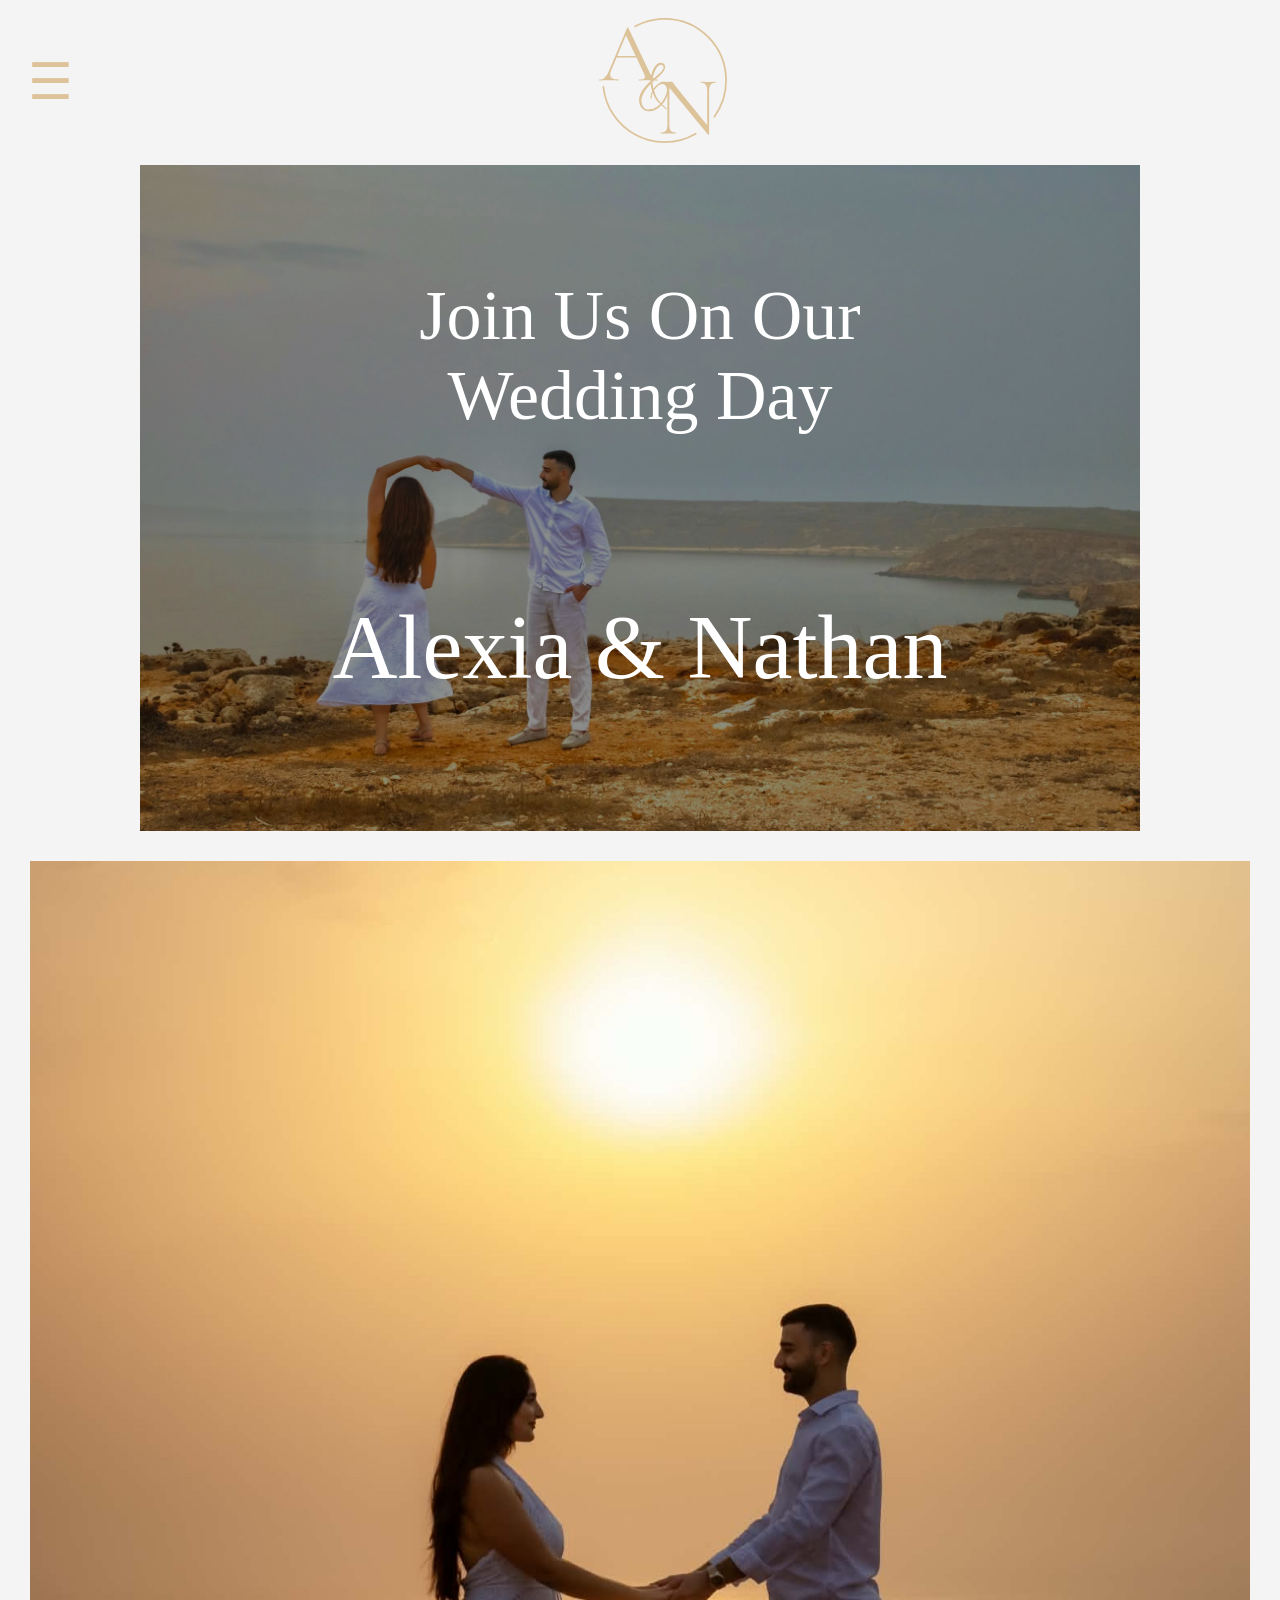
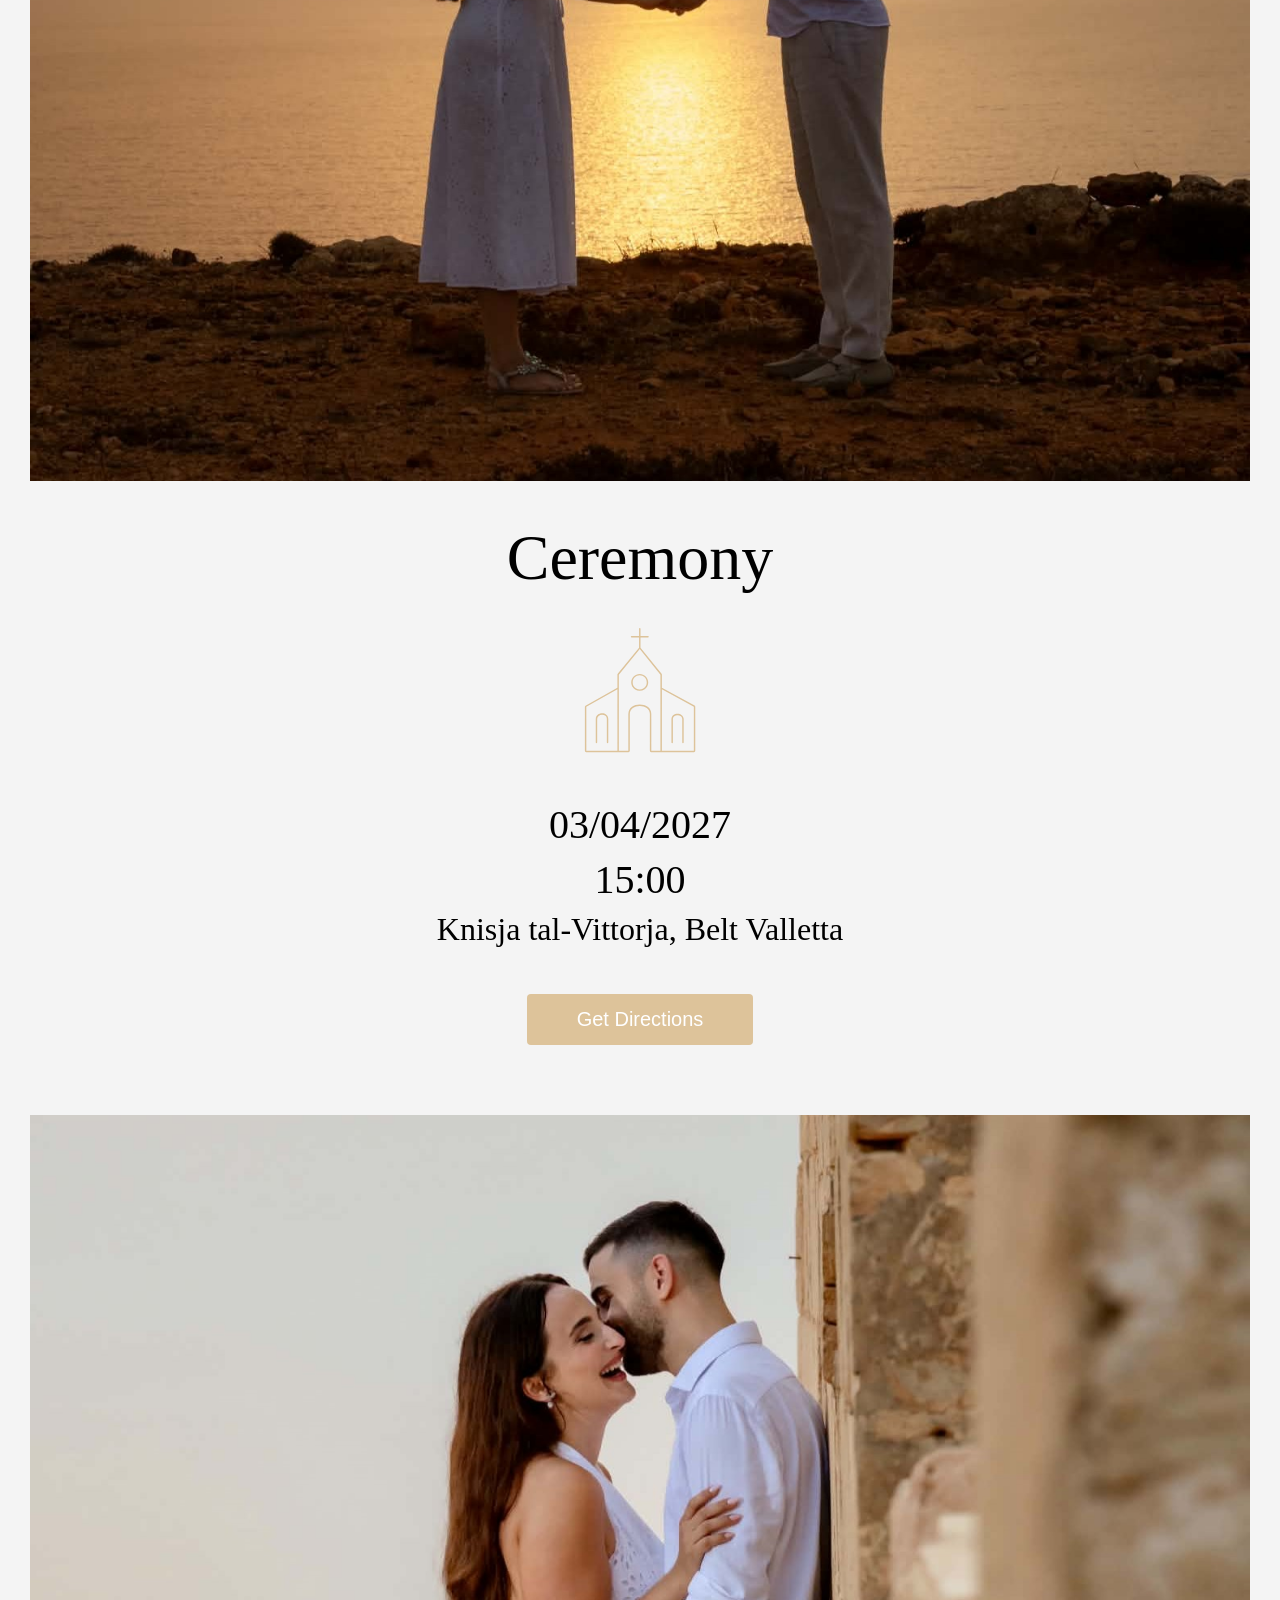
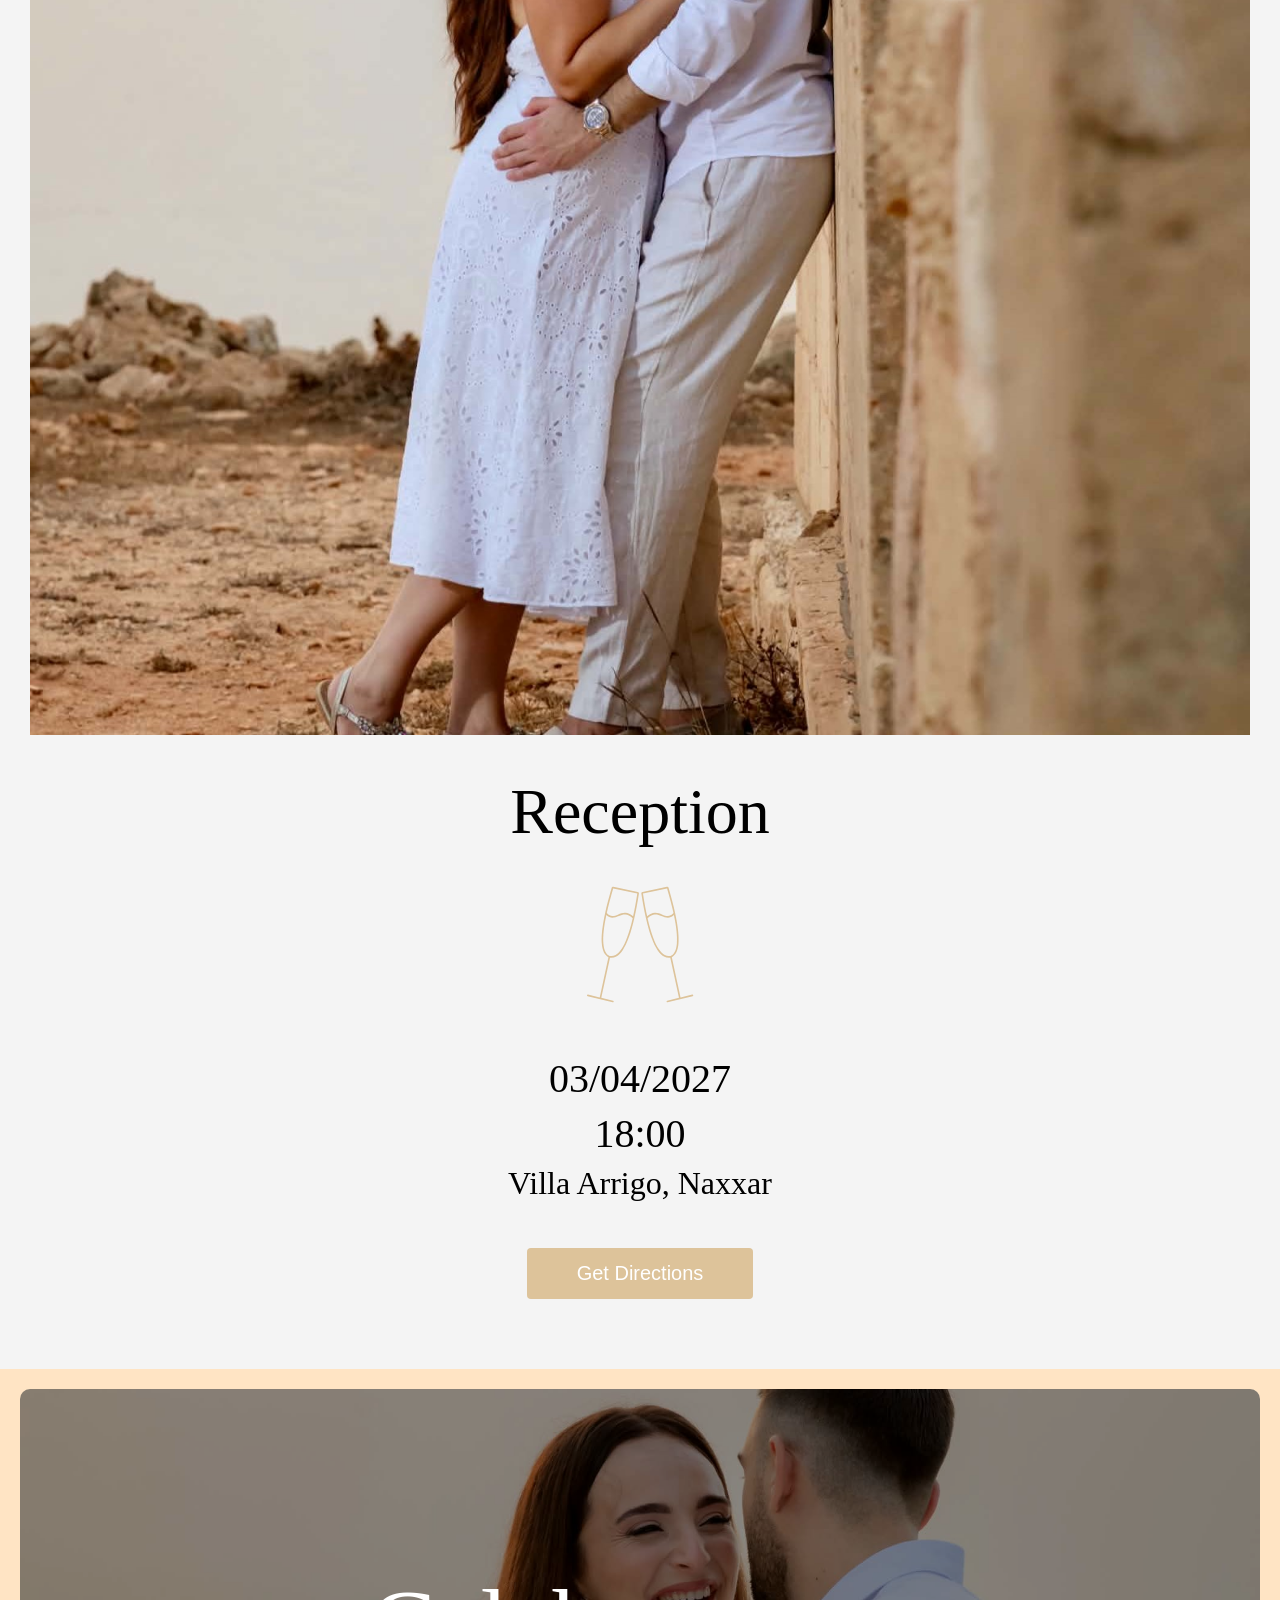
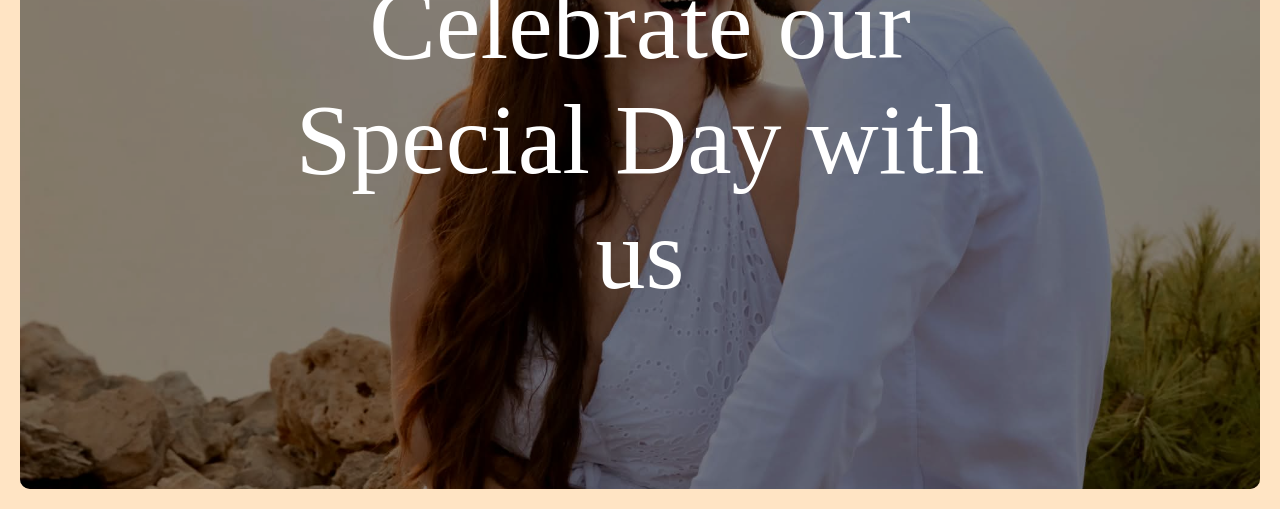
==== index.html @ b85f81b5 "changes" ====
<!DOCTYPE html>
<html lang="en">
<link rel="stylesheet" href="style.css">
<head>
    <meta charset="UTF-8">
    <script src="functions.js" defer></script>
    <title>Alexia & Nathan</title>
</head>
<body>
    <!-- The overlay -->
    <div id="myNav" class="overlayMenu">
        <!-- Button to close the overlay navigation -->
        <a class="closebtn" onclick="closeNav()">&times;</a>

        <!-- Overlay content -->
        <div class="overlay-content-menu">
            <a href="#">About</a>
            <a href="#">Services</a>
            <a href="#">Clients</a>
            <a href="#">Contact</a>
        </div>
    </div>


    <div class="logo-nav">
        <span class="menu-icon" onclick="openNav()">&#9776;</span>
        <span class="logo">
             <a href="index.html">
                <img style="width: 10vw" src="images/initials.svg" alt="Logo">
            </a>
        </span>
        <span></span>
    </div>

    <div class="elemSlideshowContainer">
        <div class="mySlides fade">
            <img class="slideshowImage" src="images/img_1.jpg" alt="slideshowImg1">
        </div>

        <div class="mySlides fade">
            <img class="slideshowImage" src="images/img_6.jpg" alt="slideshowImg2">
        </div>

        <div class="mySlides fade">
            <img class="slideshowImage" src="images/img_11.jpg" alt="slideshowImg2">
        </div>

        <div class="overlay">
            <div class="elemSlideshowOverlayTextContainer">
              <p class="elemSlideShowOverlayText">Join Us On Our Wedding Day</p>
              <p class="elemSlideShowOverlayText" style="font-size: 90px; width: 90%">Alexia & Nathan</p>
            </div>
        </div>
    </div>

    <div>
        <span class="dot"></span>
        <span class="dot"></span>
        <span class="dot"></span>
    </div>

    <div class="elemMainContainer">
        <div class="elemContentContainer">
            <div class="elemContentImageContainer">
                <img class="elemImages" src="images/img_5_sq.jpg" alt="rec">
            </div>

            <div class="elemContentTextContainer">
                <div class="elemTextContainer">
                    <p class="textHeader">Ceremony</p>
                    <img style="width: 130px" src="images/cer1.svg" alt="ceremony_icon">
                    <div style="display:flex; flex-direction: column; align-items: center; gap: 8px; padding: 16px 0;">
                        <p class="textContent">03/04/2027</p>
                        <p class="textContent">15:00</p>
                        <p class="textContent" style="font-size: 32px;">Knisja tal-Vittorja, Belt Valletta</p>
                    </div>

                    <button class="mapButton" onclick="window.open('https://maps.app.goo.gl/qMgsDKDKtJGqZ39z7', '_blank')">
                        Get Directions
                    </button>
                    <!-- <iframe src="https://www.google.com/maps/embed?pb=!1m18!1m12!1m3!1d1113.6623524415709!2d14.510873921382395!3d35.895849936335686!2m3!1f0!2f0!3f0!3m2!1i1024!2i768!4f13.1!3m3!1m2!1s0x130e452cd089ab0f%3A0xda8f18016f7361bf!2sKnisja%20tal-Vittorja!5e1!3m2!1sen!2smt!4v1791385715011!5m2!1sen!2smt" width="400" height="400" style="border:0;" allowfullscreen="" loading="lazy" referrerpolicy="strict-origin-when-cross-origin"></iframe> -->
                </div>
            </div>
        </div>

        <div class="elemContentContainer" style="margin-top: 30px;">
            <div class="elemContentImageContainer">
                <img class="elemImages" src="images/img_3_sq.jpg" alt="rec">
            </div>

            <div class="elemContentTextContainer">
                <div class="elemTextContainer">
                    <p class="textHeader">Reception</p>
                    <img style="width: 130px" src="images/rec1.svg" alt="reception_icon">
                    <div style="display:flex; flex-direction: column; align-items: center; gap: 8px; padding: 16px 0;">
                        <p class="textContent">03/04/2027</p>
                        <p class="textContent">18:00</p>
                        <p class="textContent" style="font-size: 32px;">Villa Arrigo, Naxxar</p>
                    </div>

                    <!-- <iframe src="https://www.google.com/maps/embed?pb=!1m18!1m12!1m3!1d802.5303361924874!2d14.441422214805321!3d35.92121008217035!2m3!1f0!2f0!3f0!3m2!1i1024!2i768!4f13.1!3m3!1m2!1s0x130e4fc6eaa0628f%3A0xac19fe7b799a5e89!2sVilla%20Arrigo%20Hall!5e1!3m2!1sen!2smt!4v1791112151410!5m2!1sen!2smt" width="400" height="400" style="border:0;" allowfullscreen="" loading="lazy" referrerpolicy="strict-origin-when-cross-origin"></iframe> -->
                    <button class="mapButton" onclick="window.open('https://maps.app.goo.gl/YbNh2C58nb9FpanN9', '_blank')">
                        Get Directions
                    </button>
                </div>
            </div>
        </div>
    </div>

    <div class="footer">
        <div class="footerImageContainer">
          <img class="footerImage" src="images/img_10.jpg" alt="Background image">

          <div class="overlay">
            <div class="overlay-content">
              <p class="overlayText">Celebrate our Special Day with us</p>
            </div>
          </div>
        </div>
    </div>
</body>
</html>
---- style.css ----
html, body {
    margin: 0;
    min-height: 100%;
}

body{
    background: #F4F4F4;
    font-family: "Garamond";
    min-height: 100vh;
    display: flex;
    flex-direction: column;
}

main {
    flex: 1;
}

.header{
    font-size: 40px;
}

.container{
    background: grey;
    height: 100%;
    width: 100%;
}

.footer{
    background: bisque;
    padding: 20px;
}

.overlayText{
    font-size: 100px;
    width: 60%;
}

.footerImageContainer{
    position: relative;
    width: 100%;
    height: 700px;
    overflow: hidden;
    border-radius: 10px;
}

.footerImage, .slideshowImage{
    width: 100%;
    height: 100%;
    object-fit: cover;
    display: block;
}

.overlay {
    position: absolute;
    inset: 0;
    background: rgba(0, 0, 0, 0.45); /* 45% black */

    display: flex;
    align-items: center;
    justify-content: center;
}

.overlay-content {
    display: flex;
    align-items: center;
    justify-content: center;
    text-align: center;
    color: white;
}

.headerText{
    font-size: 60px;
}

.logo-nav{
  display:flex;
  justify-content:space-between;
  align-items:center;
  padding:18px 28px;
}

.logo{
  color:#ffffff;
  font-weight:700;
}

.links a{
  margin-left:20px;
  color: #DDC39A;
  text-decoration:none;
}

/* Image Slideshow */
.mySlides {display: none;}

/* Slideshow container */
.elemSlideshowContainer{
    max-width: 1000px;
    position: relative;
    margin: auto;
}

/* Fading animation */
.fade {
  animation-name: fade;
  animation-duration: 2.5s;
}

@keyframes fade {
  from {opacity: 0.2}
  to {opacity: 1}
}

/* On smaller screens, decrease text size */
@media only screen and (max-width: 300px) {
  .elemSlideShowOverlayText {font-size: 11px}
}

/* Slideshow Overlay Text */
.elemSlideshowOverlayTextContainer{
    display: flex;
    flex-direction: column;
    align-items: center;
    justify-content: center;
    text-align: center;
    color: white;
}

.elemSlideShowOverlayText{
    font-size: 70px;
    width: 70%;
}

/* Menu Overlay */
.overlayMenu {
    height: 0;
    width: 100%;
    position: fixed;
    z-index: 1000;
    left: 0;
    top: 0;
    background-color: rgba(0, 0, 0, 0.9);
    overflow-x: hidden;
    overflow-y: hidden;
    transition: 0.5s;
}

/* Position the content inside the overlay */
.overlay-content-menu {
  position: relative;
  top: 25%; /* 25% from the top */
  width: 100%; /* 100% width */
  text-align: center; /* Centered text/links */
  margin-top: 30px; /* 30px top margin to avoid conflict with the close button on smaller screens */
}

/* The navigation links inside the overlay */
.overlayMenu a {
  padding: 8px;
  text-decoration: none;
  font-size: 36px;
  color: #818181;
  display: block; /* Display block instead of inline */
  transition: 0.3s; /* Transition effects on hover (color) */
}

/* When you mouse over the navigation links, change their color */
.overlayMenu a:hover, .overlayMenu a:focus {
  color: #f1f1f1;
}

/* Position the close button (top right corner) */
.overlayMenu .closebtn {
  position: absolute;
  top: 20px;
  right: 45px;
  font-size: 60px;
}

/* When the height of the screen is less than 450 pixels, change the font-size of the links and position the close button again, so they don't overlap */
@media screen and (max-height: 450px) {
  .overlayMenu a {font-size: 20px}
  .overlayMenu .closebtn {
    font-size: 40px;
    top: 15px;
    right: 35px;
  }
}

.menu-icon {
    font-size: 50px;
    cursor: pointer;
    color: #DDC39A;
    user-select: none;
}

.menu-icon:hover {
    color: #ffffff;
}

.elemContentImageContainer,
.elemContentTextContainer {
    flex: 1;
    min-width: 0;
}

.elemContentImageContainer{
    display: flex;
    justify-content: center;
}

.elemTextContainer{
    display: flex;
    margin: 40px 0;
    flex-direction: column;
    width: 100%;
    align-items: center;
    align-self: center;
    gap: 30px;
}

.textContent, .textHeader{
    margin: 0;
}

.textHeader{
    font-size: 64px;
}

.textContent{
    font-size: 40px;
}

.elemContentContainer{
    display: flex;
    flex-direction: column;
    align-items: stretch;
    width: 100%;
}

.elemMainContainer{
    padding: 30px;
}

.elemImages{
    display: block;
    width: 100%;
    height: 100%;
    object-fit: contain;
}

.elemContentTextContainer {
    justify-content: center;
    display: flex;
}

@media (max-width: 700px) {
    .elemContentImageContainer {
        min-height: 280px;
    }
}

.mapButton{
    background: #DDC39A;
    border: none;
    padding: 14px 50px;
    border-radius: 4px;
    font-size: 20px;
    color: white;
}
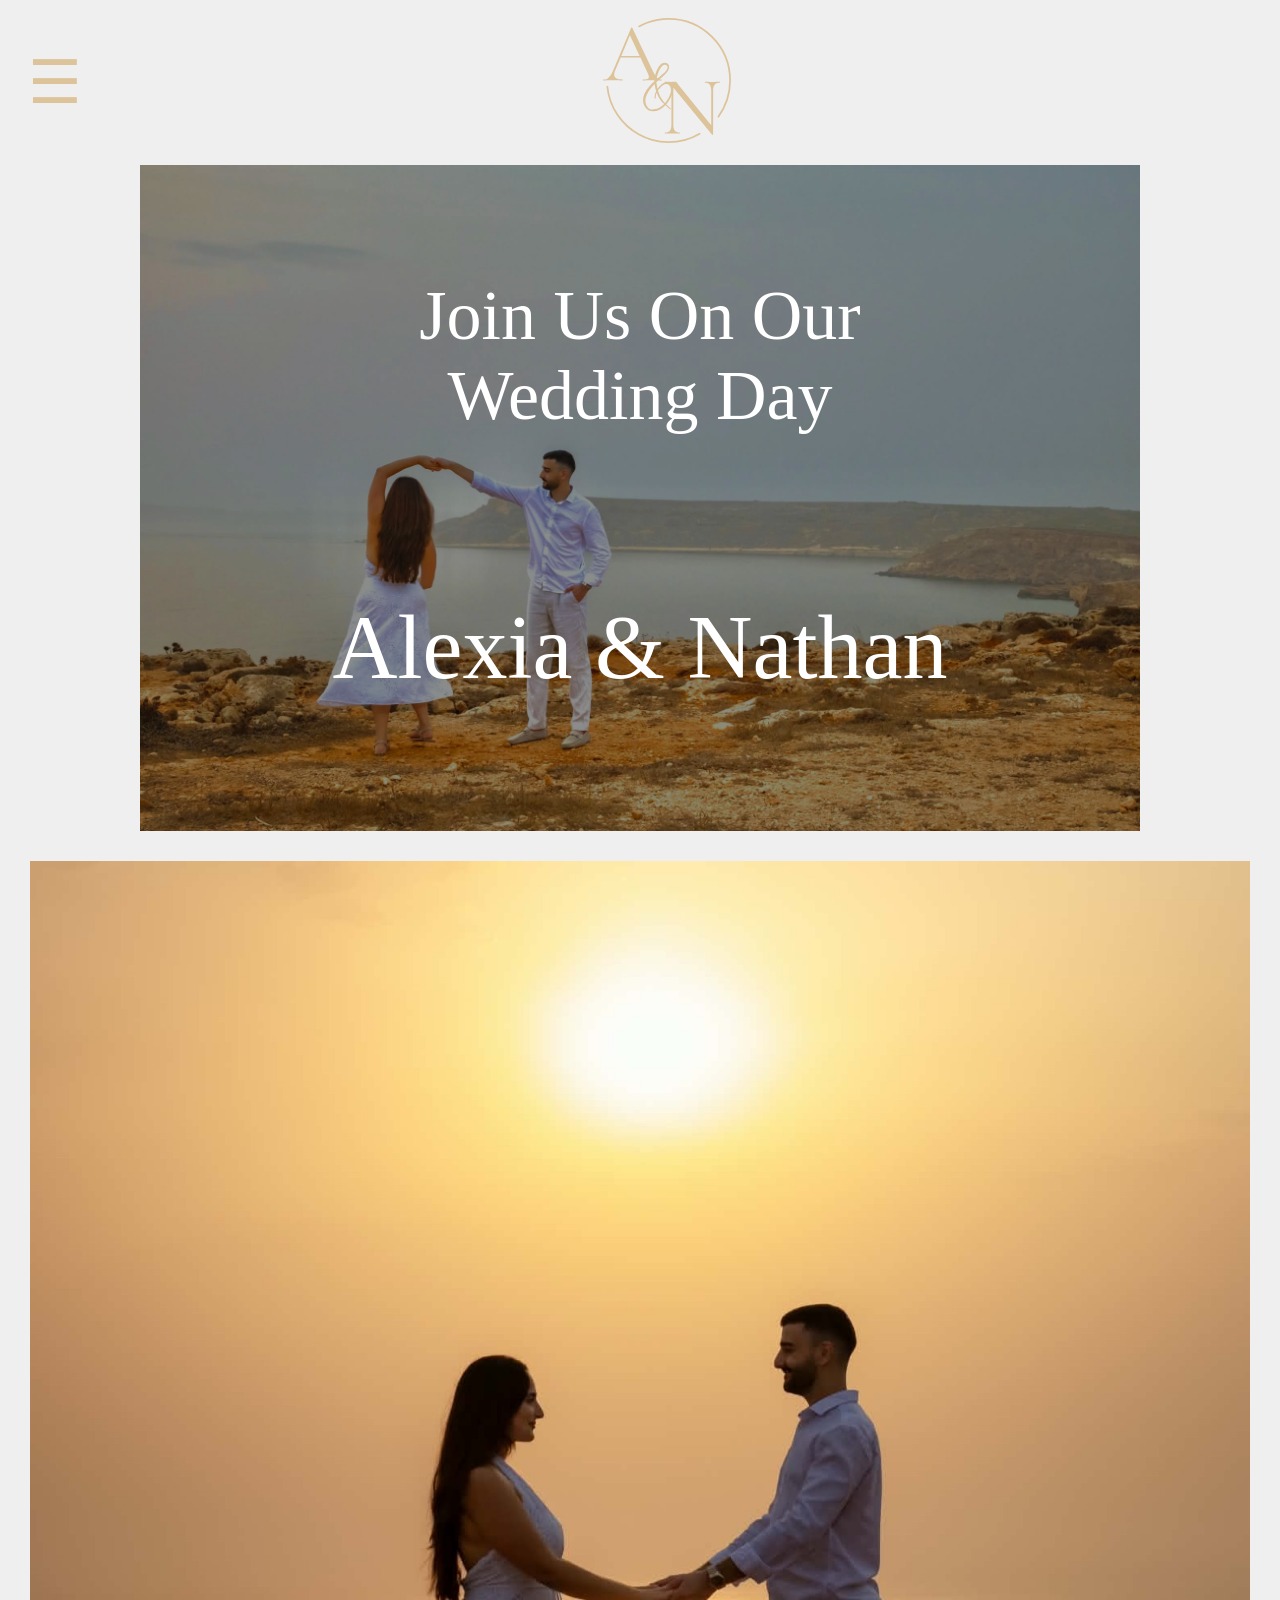
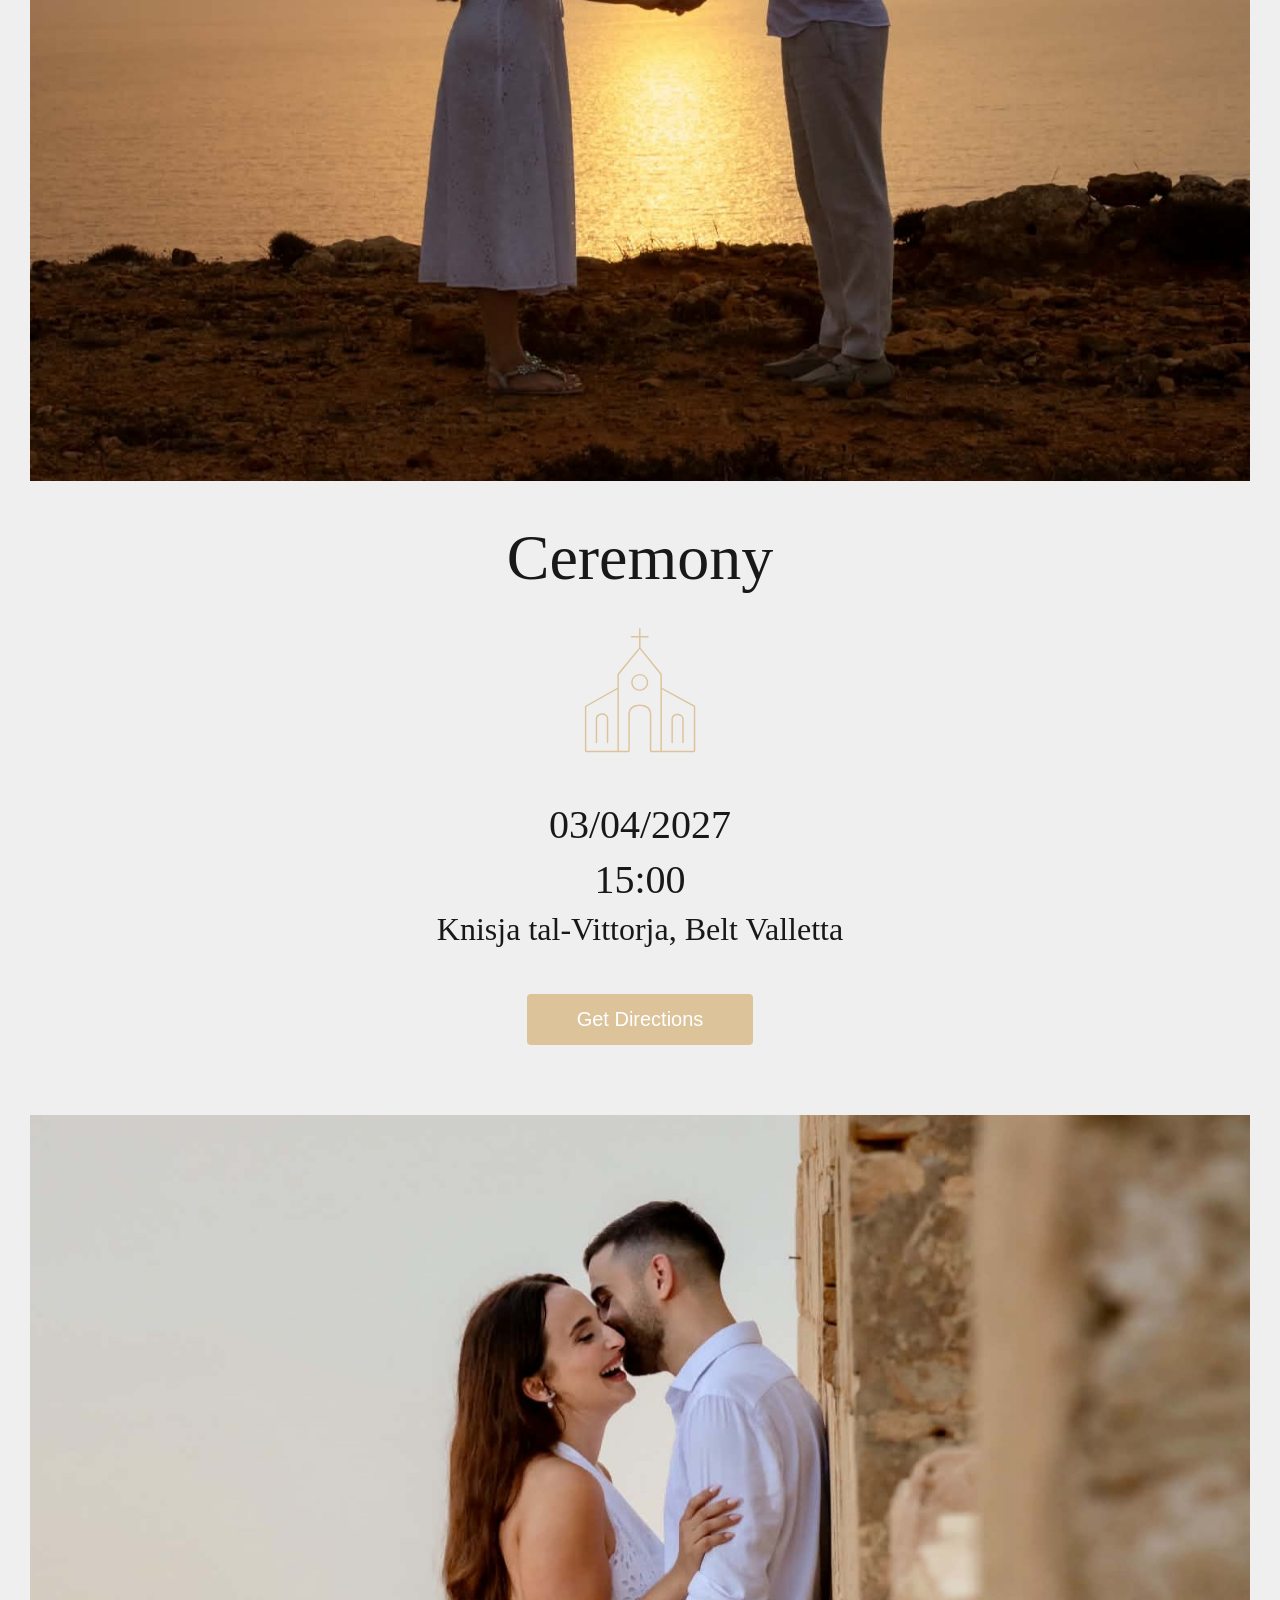
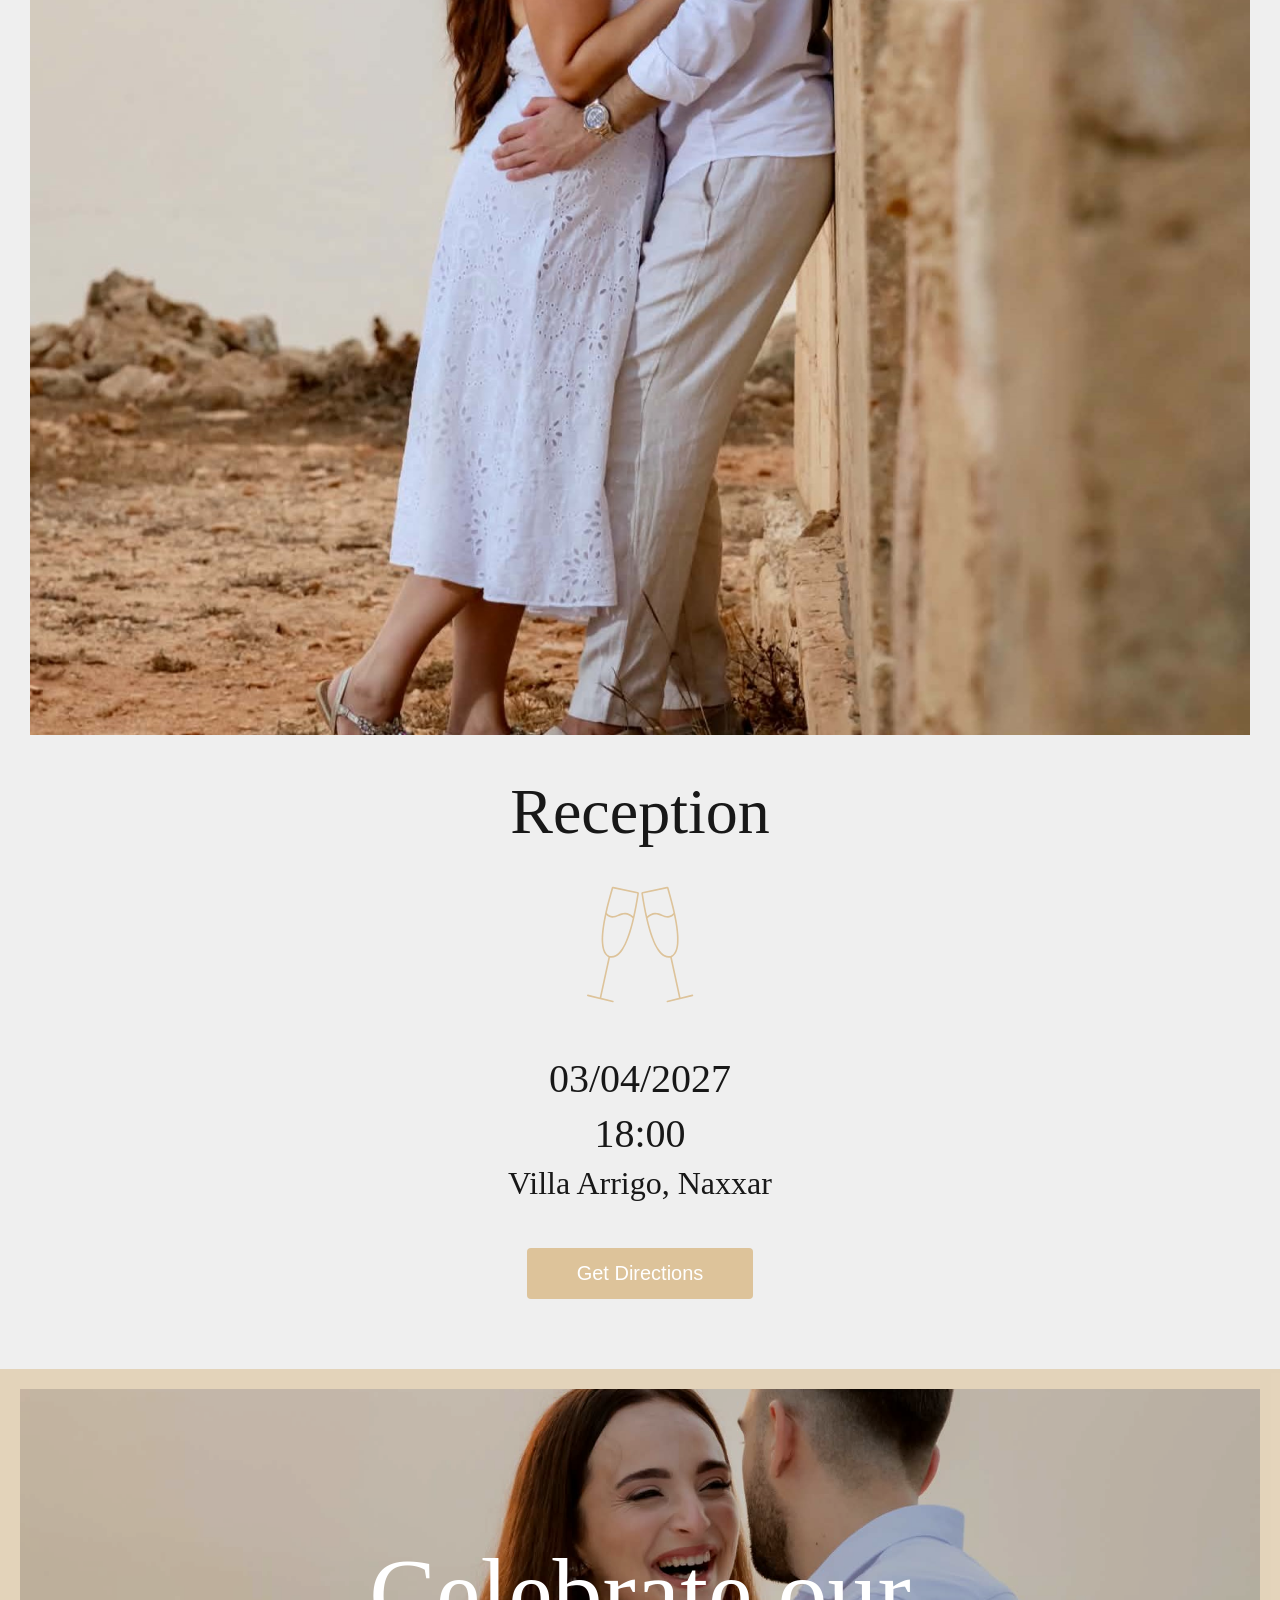
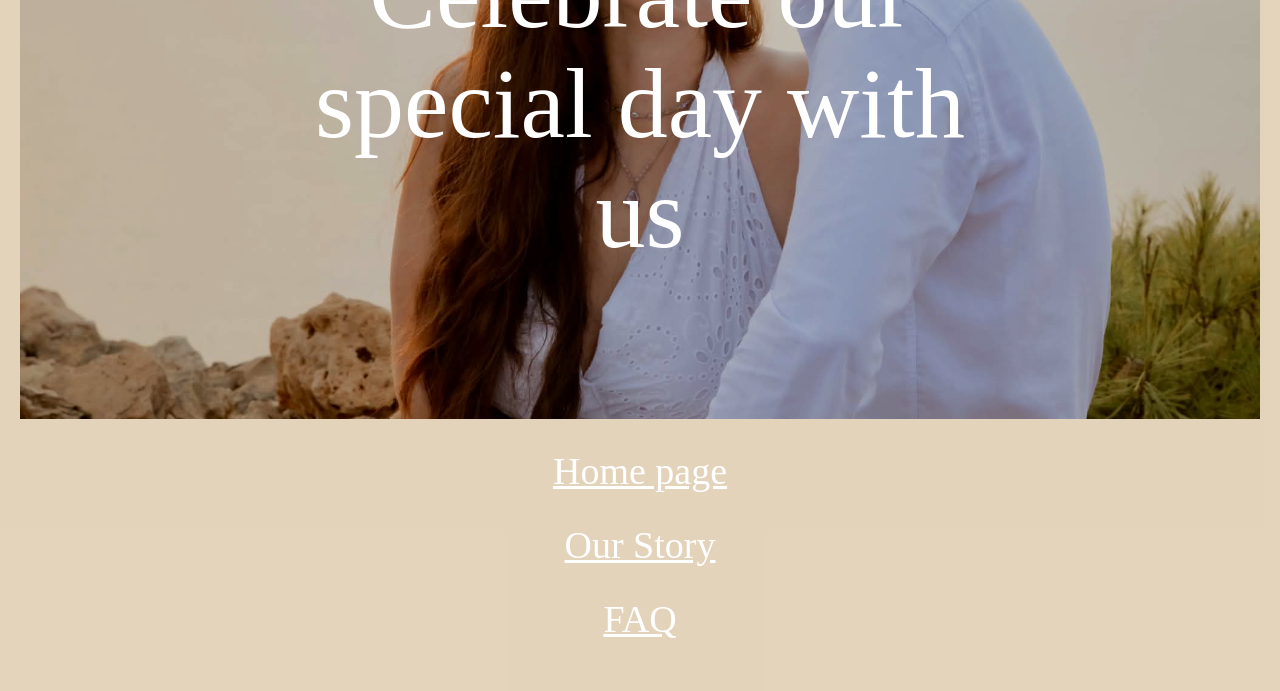
==== commit 8a6fe385: "new pages + styling" ====
--- a/index.html
+++ b/index.html
@@ -7,21 +7,20 @@
     <title>Alexia & Nathan</title>
 </head>
 <body>
-    <!-- The overlay -->
+
+    <!-- Overlay menu -->
     <div id="myNav" class="overlayMenu">
         <!-- Button to close the overlay navigation -->
         <a class="closebtn" onclick="closeNav()">&times;</a>
 
         <!-- Overlay content -->
         <div class="overlay-content-menu">
-            <a href="#">About</a>
-            <a href="#">Services</a>
-            <a href="#">Clients</a>
-            <a href="#">Contact</a>
+            <a class="nav-overlay-menu-text" href="/ourstory.html">Our Story</a>
+            <a class="nav-overlay-menu-text" href="faq.html">Q & A</a>
         </div>
     </div>
 
-
+    <!-- Navbar -->
     <div class="logo-nav">
         <span class="menu-icon" onclick="openNav()">&#9776;</span>
         <span class="logo">
@@ -32,6 +31,7 @@
         <span></span>
     </div>
 
+    <!-- Image showcase animation -->
     <div class="elemSlideshowContainer">
         <div class="mySlides fade">
             <img class="slideshowImage" src="images/img_1.jpg" alt="slideshowImg1">
@@ -59,7 +59,9 @@
         <span class="dot"></span>
     </div>
 
+    <!-- Page content -->
     <div class="elemMainContainer">
+        <!-- Ceremony container -->
         <div class="elemContentContainer">
             <div class="elemContentImageContainer">
                 <img class="elemImages" src="images/img_5_sq.jpg" alt="rec">
@@ -83,6 +85,7 @@
             </div>
         </div>
 
+        <!-- Reception container -->
         <div class="elemContentContainer" style="margin-top: 30px;">
             <div class="elemContentImageContainer">
                 <img class="elemImages" src="images/img_3_sq.jpg" alt="rec">
@@ -107,16 +110,23 @@
         </div>
     </div>
 
+    <!-- Footer -->
     <div class="footer">
         <div class="footerImageContainer">
           <img class="footerImage" src="images/img_10.jpg" alt="Background image">
 
-          <div class="overlay">
+          <div class="overlay-footer">
             <div class="overlay-content">
-              <p class="overlayText">Celebrate our Special Day with us</p>
+              <p class="overlayText">Celebrate our special day with us</p>
             </div>
           </div>
         </div>
+
+        <div class="footer-navigation">
+            <a class="footer-navigation-links" href="/index.html">Home page</a>
+            <a class="footer-navigation-links" href="/ourstory.html">Our Story</a>
+            <a class="footer-navigation-links" href="/faq.html">FAQ</a>
+          </div>
     </div>
 </body>
-</html>+</html>
--- a/style.css
+++ b/style.css
@@ -1,18 +1,14 @@
 html, body {
     margin: 0;
-    min-height: 100%;
 }
 
 body{
-    background: #F4F4F4;
+    background: #EFEFEF;
     font-family: "Garamond";
     min-height: 100vh;
     display: flex;
     flex-direction: column;
-}
-
-main {
-    flex: 1;
+    color: #181818;
 }
 
 .header{
@@ -25,22 +21,17 @@
     width: 100%;
 }
 
+/* Footer */
 .footer{
-    background: bisque;
+    background: #ddc39a9d;
     padding: 20px;
-}
-
-.overlayText{
-    font-size: 100px;
-    width: 60%;
 }
 
 .footerImageContainer{
     position: relative;
     width: 100%;
-    height: 700px;
+    height: clamp(240px, 70vh, 700px);
     overflow: hidden;
-    border-radius: 10px;
 }
 
 .footerImage, .slideshowImage{
@@ -50,6 +41,35 @@
     display: block;
 }
 
+.overlay-footer{
+    position: absolute;
+    inset: 0;
+    background: rgba(0, 0, 0, 0.20);
+
+    display: flex;
+    align-items: center;
+    justify-content: center;
+}
+
+.footer-navigation{
+    display: flex;
+    flex-direction: column;
+    align-items: center;
+    justify-content: center;
+    gap: 30px;
+    padding: 30px;
+}
+
+.footer-navigation a{
+    color: white;
+}
+
+.footer-navigation-links{
+    font-size: 38px;
+    text-decoration: underline;
+}
+
+/* Overlay */
 .overlay {
     position: absolute;
     inset: 0;
@@ -60,75 +80,19 @@
     justify-content: center;
 }
 
+.overlayText{
+    font-size: clamp(2.5rem, 8vw, 6.25rem);
+    width: min(90%, 700px);
+    margin: 0;
+    line-height: 1.1;
+}
+
 .overlay-content {
     display: flex;
     align-items: center;
     justify-content: center;
     text-align: center;
     color: white;
-}
-
-.headerText{
-    font-size: 60px;
-}
-
-.logo-nav{
-  display:flex;
-  justify-content:space-between;
-  align-items:center;
-  padding:18px 28px;
-}
-
-.logo{
-  color:#ffffff;
-  font-weight:700;
-}
-
-.links a{
-  margin-left:20px;
-  color: #DDC39A;
-  text-decoration:none;
-}
-
-/* Image Slideshow */
-.mySlides {display: none;}
-
-/* Slideshow container */
-.elemSlideshowContainer{
-    max-width: 1000px;
-    position: relative;
-    margin: auto;
-}
-
-/* Fading animation */
-.fade {
-  animation-name: fade;
-  animation-duration: 2.5s;
-}
-
-@keyframes fade {
-  from {opacity: 0.2}
-  to {opacity: 1}
-}
-
-/* On smaller screens, decrease text size */
-@media only screen and (max-width: 300px) {
-  .elemSlideShowOverlayText {font-size: 11px}
-}
-
-/* Slideshow Overlay Text */
-.elemSlideshowOverlayTextContainer{
-    display: flex;
-    flex-direction: column;
-    align-items: center;
-    justify-content: center;
-    text-align: center;
-    color: white;
-}
-
-.elemSlideShowOverlayText{
-    font-size: 70px;
-    width: 70%;
 }
 
 /* Menu Overlay */
@@ -139,7 +103,7 @@
     z-index: 1000;
     left: 0;
     top: 0;
-    background-color: rgba(0, 0, 0, 0.9);
+    background-color: #EFEFEF;
     overflow-x: hidden;
     overflow-y: hidden;
     transition: 0.5s;
@@ -158,7 +122,7 @@
 .overlayMenu a {
   padding: 8px;
   text-decoration: none;
-  font-size: 36px;
+  font-size: 50px;
   color: #818181;
   display: block; /* Display block instead of inline */
   transition: 0.3s; /* Transition effects on hover (color) */
@@ -166,14 +130,15 @@
 
 /* When you mouse over the navigation links, change their color */
 .overlayMenu a:hover, .overlayMenu a:focus {
-  color: #f1f1f1;
+  color: #DDC39A;
 }
 
 /* Position the close button (top right corner) */
 .overlayMenu .closebtn {
   position: absolute;
   top: 20px;
-  right: 45px;
+  right: 0;
+  left: 20px;
   font-size: 60px;
 }
 
@@ -188,7 +153,7 @@
 }
 
 .menu-icon {
-    font-size: 50px;
+    font-size: 60px;
     cursor: pointer;
     color: #DDC39A;
     user-select: none;
@@ -196,6 +161,70 @@
 
 .menu-icon:hover {
     color: #ffffff;
+}
+
+.headerText{
+    font-size: 60px;
+}
+
+.logo-nav{
+  display:flex;
+  justify-content:space-between;
+  align-items:center;
+  padding:18px 28px;
+  background-color:#EFEFEF;
+}
+
+.logo{
+  color:#ffffff;
+  font-weight:700;
+}
+
+.links a{
+  margin-left:20px;
+  color: #DDC39A;
+  text-decoration:none;
+}
+
+/* Image Slideshow */
+.mySlides {display: none;}
+
+/* Slideshow container */
+.elemSlideshowContainer{
+    max-width: 1000px;
+    position: relative;
+    margin: auto;
+}
+
+/* Fading animation */
+.fade {
+  animation-name: fade;
+  animation-duration: 2.5s;
+}
+
+@keyframes fade {
+  from {opacity: 0.2}
+  to {opacity: 1}
+}
+
+/* On smaller screens, decrease text size */
+@media only screen and (max-width: 300px) {
+  .elemSlideShowOverlayText {font-size: 11px}
+}
+
+/* Slideshow Overlay Text */
+.elemSlideshowOverlayTextContainer{
+    display: flex;
+    flex-direction: column;
+    align-items: center;
+    justify-content: center;
+    text-align: center;
+    color: white;
+}
+
+.elemSlideShowOverlayText{
+    font-size: 70px;
+    width: 70%;
 }
 
 .elemContentImageContainer,
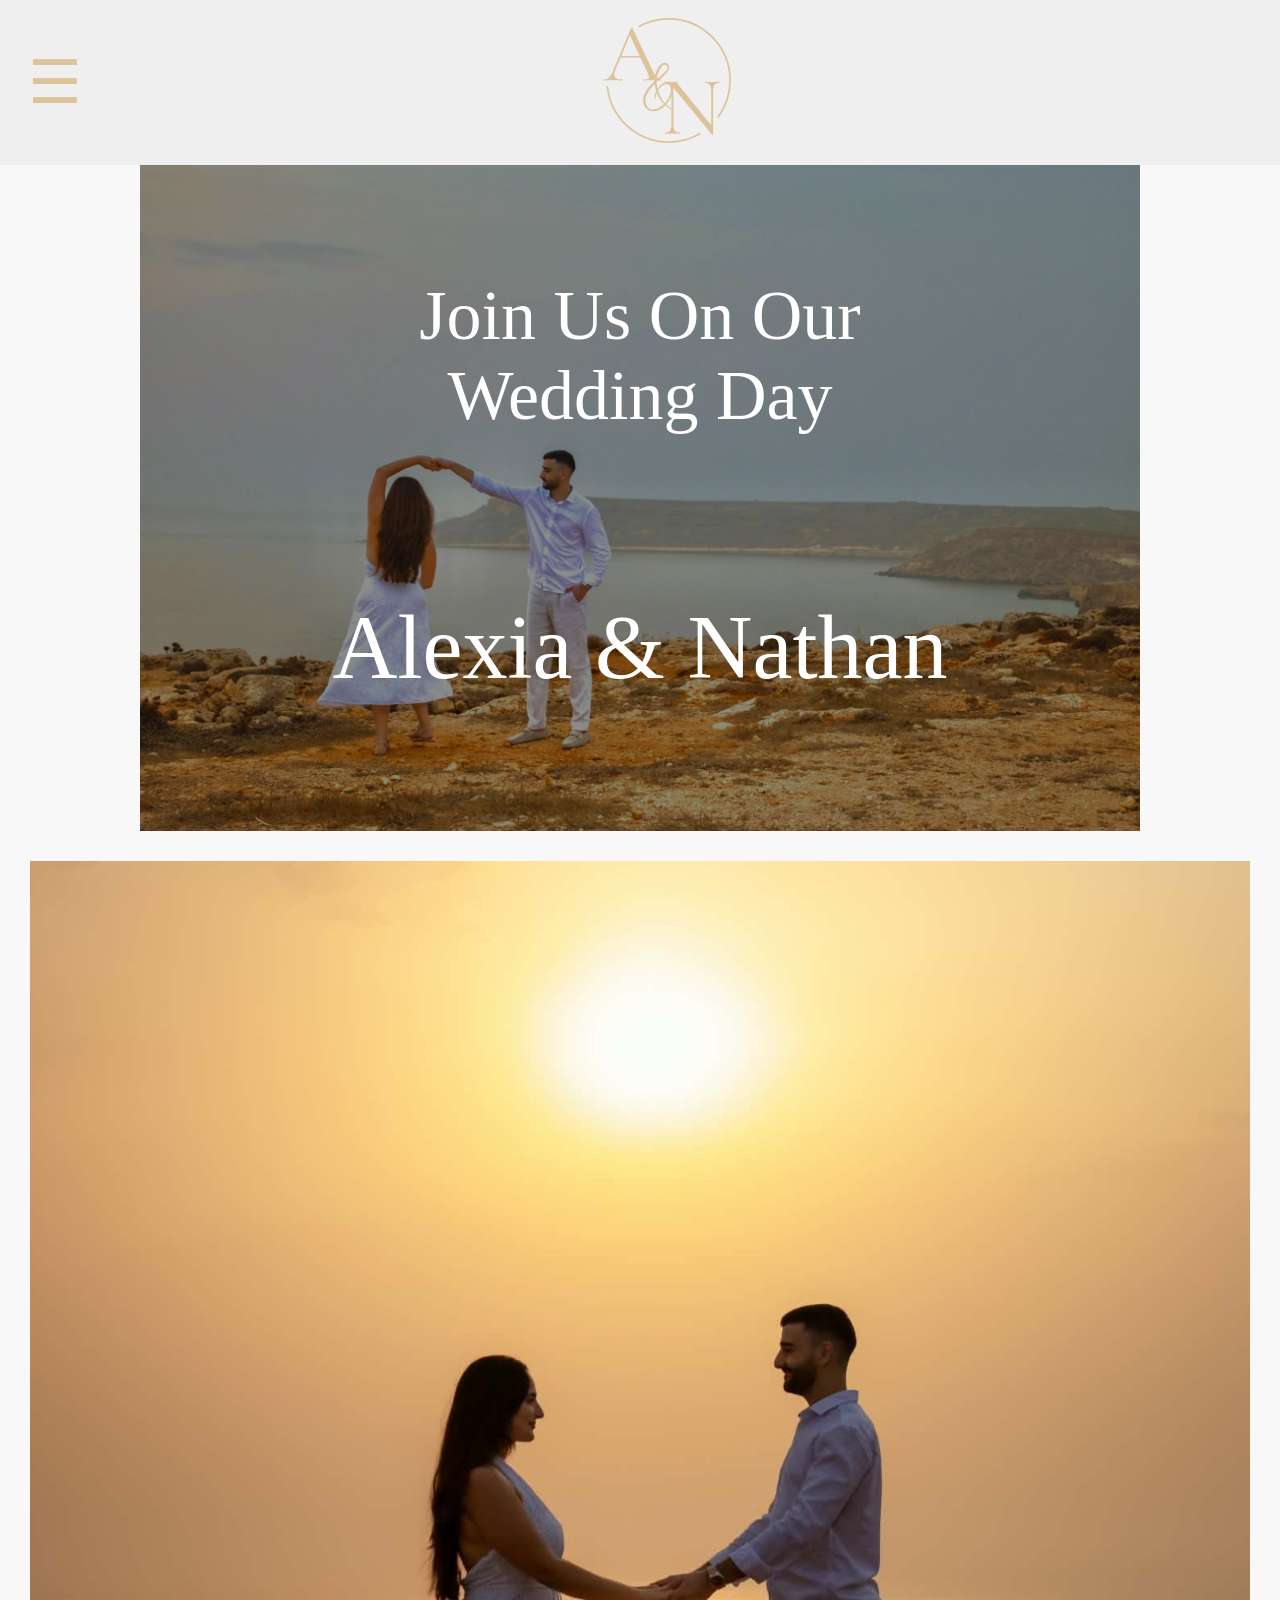
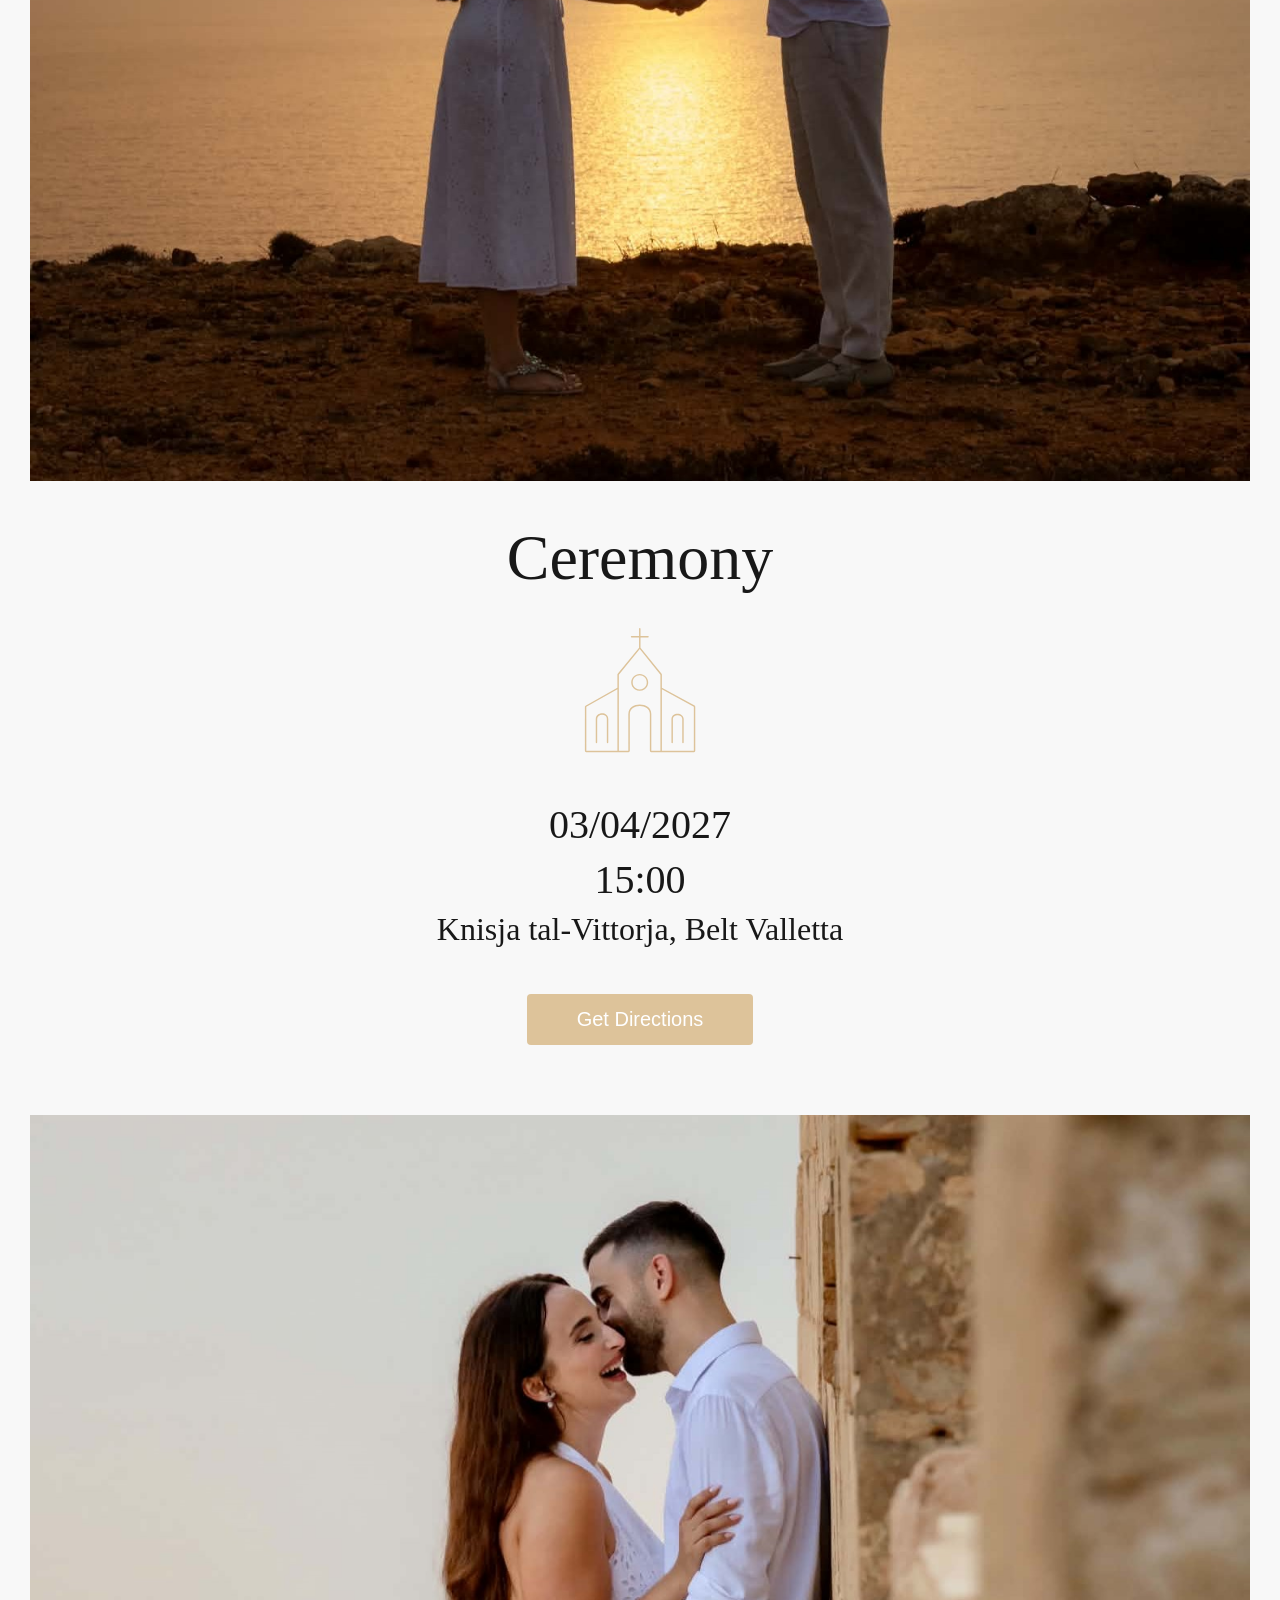
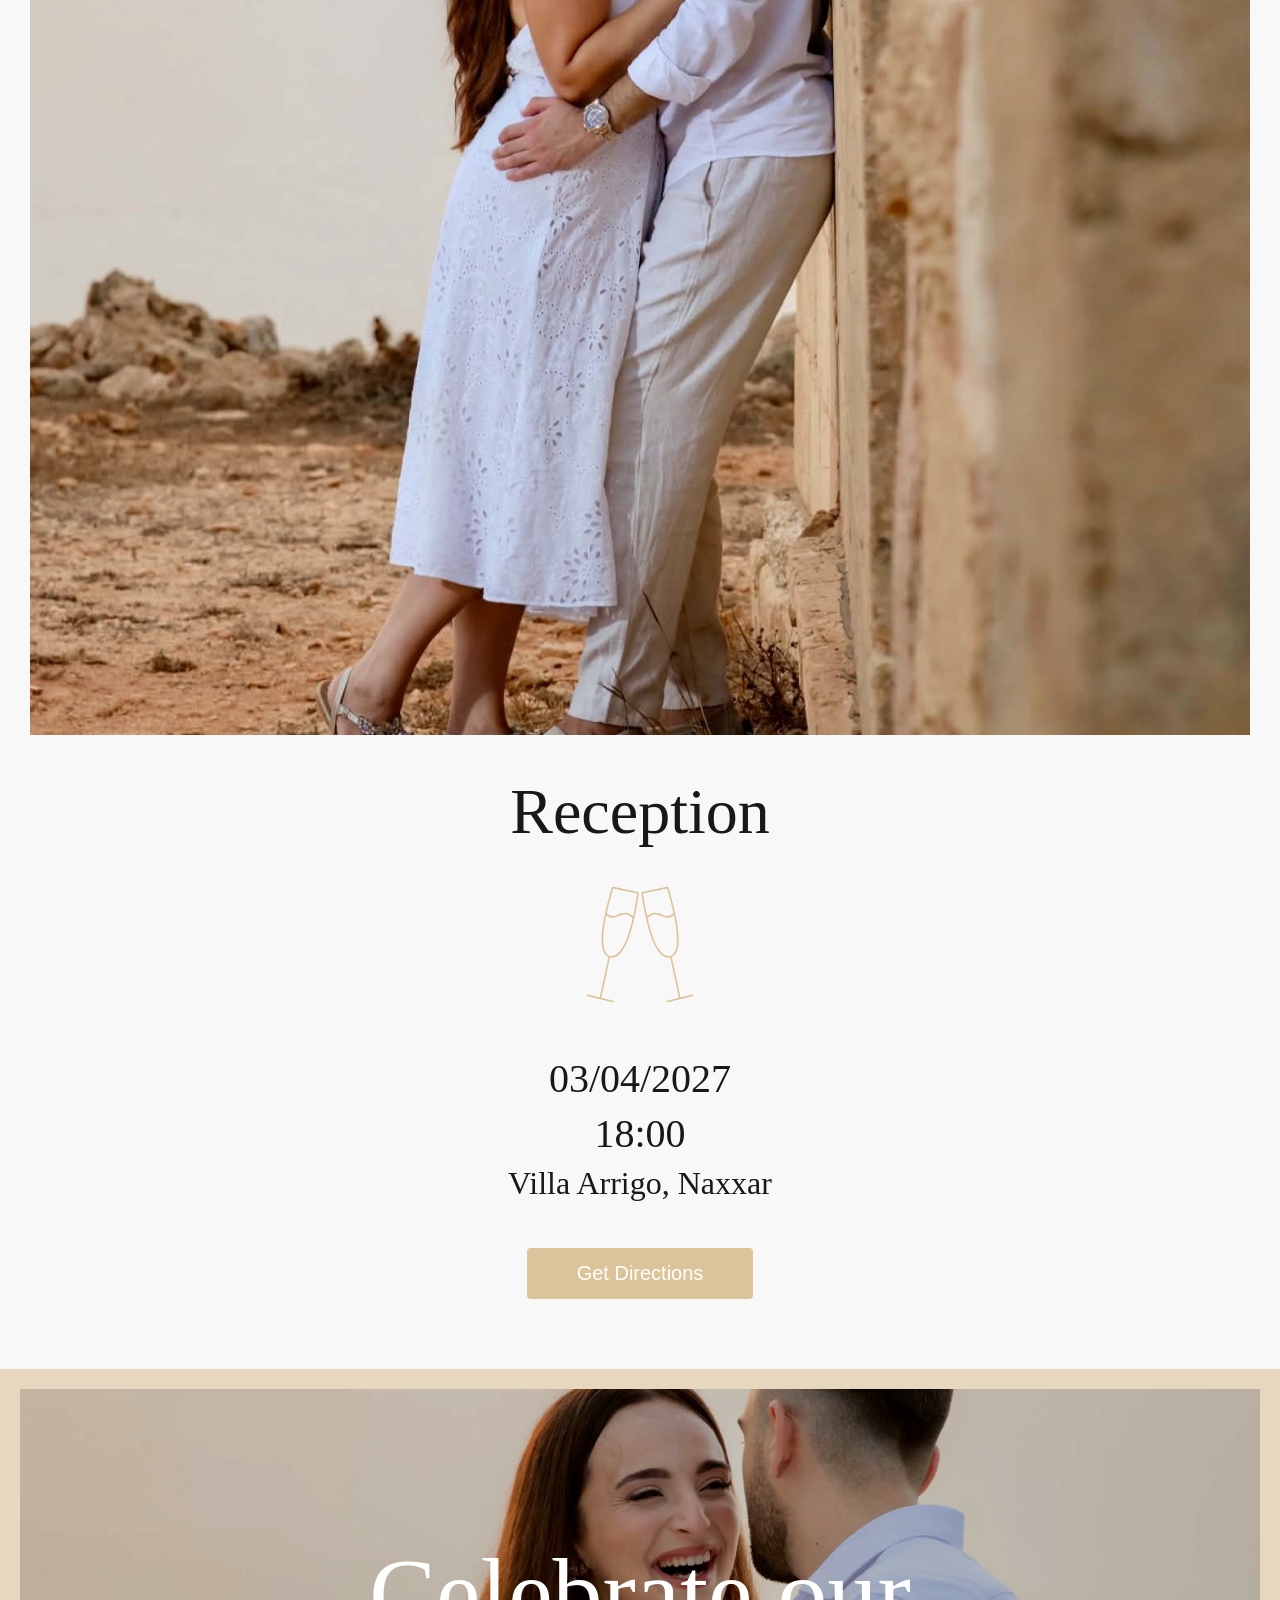
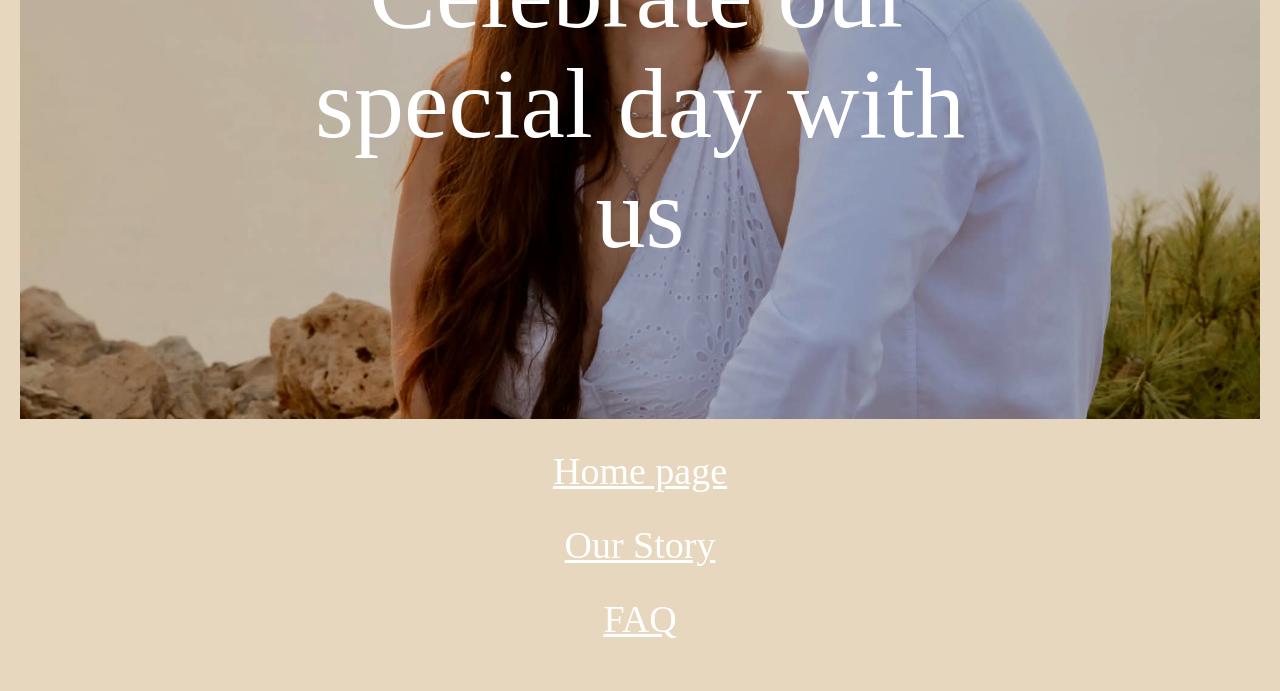
==== commit 9964b04b: "changes" ====
--- a/index.html
+++ b/index.html
@@ -3,7 +3,6 @@
 <link rel="stylesheet" href="style.css">
 <head>
     <meta charset="UTF-8">
-    <script src="functions.js" defer></script>
     <title>Alexia & Nathan</title>
 </head>
 <body>
@@ -15,7 +14,7 @@
 
         <!-- Overlay content -->
         <div class="overlay-content-menu">
-            <a class="nav-overlay-menu-text" href="/ourstory.html">Our Story</a>
+            <a class="nav-overlay-menu-text" href="ourstory.html">Our Story</a>
             <a class="nav-overlay-menu-text" href="faq.html">Q & A</a>
         </div>
     </div>
@@ -123,10 +122,42 @@
         </div>
 
         <div class="footer-navigation">
-            <a class="footer-navigation-links" href="/index.html">Home page</a>
-            <a class="footer-navigation-links" href="/ourstory.html">Our Story</a>
-            <a class="footer-navigation-links" href="/faq.html">FAQ</a>
+            <a class="footer-navigation-links" href="index.html">Home page</a>
+            <a class="footer-navigation-links" href="ourstory.html">Our Story</a>
+            <a class="footer-navigation-links" href="faq.html">FAQ</a>
           </div>
     </div>
 </body>
+
+<script>
+    let slideIndex = 0;
+showSlides();
+
+function showSlides() {
+	let i;
+	let slides = document.getElementsByClassName("mySlides");
+	let dots = document.getElementsByClassName("dot");
+	for (i = 0; i < slides.length; i++) {
+		slides[i].style.display = "none";
+	}
+	slideIndex++;
+	if (slideIndex > slides.length) { slideIndex = 1 }
+	for (i = 0; i < dots.length; i++) {
+		dots[i].className = dots[i].className.replace(" active", "");
+	}
+	slides[slideIndex - 1].style.display = "block";
+	dots[slideIndex - 1].className += " active";
+	setTimeout(showSlides, 5000); // Change image every 8 seconds
+}
+
+/* Open */
+function openNav() {
+	document.getElementById("myNav").style.height = "100%";
+}
+
+/* Close */
+function closeNav() {
+	document.getElementById("myNav").style.height = "0%";
+}
+</script>
 </html>
--- a/style.css
+++ b/style.css
@@ -1,9 +1,10 @@
-html, body {
+html,
+body {
     margin: 0;
 }
 
-body{
-    background: #EFEFEF;
+body {
+    background: #F8F8F8;
     font-family: "Garamond";
     min-height: 100vh;
     display: flex;
@@ -11,37 +12,38 @@
     color: #181818;
 }
 
-.header{
+.header {
     font-size: 40px;
 }
 
-.container{
+.container {
     background: grey;
     height: 100%;
     width: 100%;
 }
 
 /* Footer */
-.footer{
+.footer {
     background: #ddc39a9d;
     padding: 20px;
 }
 
-.footerImageContainer{
+.footerImageContainer {
     position: relative;
     width: 100%;
     height: clamp(240px, 70vh, 700px);
     overflow: hidden;
 }
 
-.footerImage, .slideshowImage{
+.footerImage,
+.slideshowImage {
     width: 100%;
     height: 100%;
     object-fit: cover;
     display: block;
 }
 
-.overlay-footer{
+.overlay-footer {
     position: absolute;
     inset: 0;
     background: rgba(0, 0, 0, 0.20);
@@ -51,7 +53,7 @@
     justify-content: center;
 }
 
-.footer-navigation{
+.footer-navigation {
     display: flex;
     flex-direction: column;
     align-items: center;
@@ -60,11 +62,11 @@
     padding: 30px;
 }
 
-.footer-navigation a{
+.footer-navigation a {
     color: white;
 }
 
-.footer-navigation-links{
+.footer-navigation-links {
     font-size: 38px;
     text-decoration: underline;
 }
@@ -73,14 +75,15 @@
 .overlay {
     position: absolute;
     inset: 0;
-    background: rgba(0, 0, 0, 0.45); /* 45% black */
-
-    display: flex;
-    align-items: center;
-    justify-content: center;
-}
-
-.overlayText{
+    background: rgba(0, 0, 0, 0.45);
+    /* 45% black */
+
+    display: flex;
+    align-items: center;
+    justify-content: center;
+}
+
+.overlayText {
     font-size: clamp(2.5rem, 8vw, 6.25rem);
     width: min(90%, 700px);
     margin: 0;
@@ -111,45 +114,55 @@
 
 /* Position the content inside the overlay */
 .overlay-content-menu {
-  position: relative;
-  top: 25%; /* 25% from the top */
-  width: 100%; /* 100% width */
-  text-align: center; /* Centered text/links */
-  margin-top: 30px; /* 30px top margin to avoid conflict with the close button on smaller screens */
+    position: relative;
+    top: 25%;
+    /* 25% from the top */
+    width: 100%;
+    /* 100% width */
+    text-align: center;
+    /* Centered text/links */
+    margin-top: 30px;
+    /* 30px top margin to avoid conflict with the close button on smaller screens */
 }
 
 /* The navigation links inside the overlay */
 .overlayMenu a {
-  padding: 8px;
-  text-decoration: none;
-  font-size: 50px;
-  color: #818181;
-  display: block; /* Display block instead of inline */
-  transition: 0.3s; /* Transition effects on hover (color) */
+    padding: 8px;
+    text-decoration: none;
+    font-size: 50px;
+    color: #818181;
+    display: block;
+    /* Display block instead of inline */
+    transition: 0.3s;
+    /* Transition effects on hover (color) */
 }
 
 /* When you mouse over the navigation links, change their color */
-.overlayMenu a:hover, .overlayMenu a:focus {
-  color: #DDC39A;
+.overlayMenu a:hover,
+.overlayMenu a:focus {
+    color: #DDC39A;
 }
 
 /* Position the close button (top right corner) */
 .overlayMenu .closebtn {
-  position: absolute;
-  top: 20px;
-  right: 0;
-  left: 20px;
-  font-size: 60px;
+    position: absolute;
+    top: 20px;
+    right: 0;
+    left: 20px;
+    font-size: 60px;
 }
 
 /* When the height of the screen is less than 450 pixels, change the font-size of the links and position the close button again, so they don't overlap */
 @media screen and (max-height: 450px) {
-  .overlayMenu a {font-size: 20px}
-  .overlayMenu .closebtn {
-    font-size: 40px;
-    top: 15px;
-    right: 35px;
-  }
+    .overlayMenu a {
+        font-size: 20px
+    }
+
+    .overlayMenu .closebtn {
+        font-size: 40px;
+        top: 15px;
+        right: 35px;
+    }
 }
 
 .menu-icon {
@@ -163,34 +176,36 @@
     color: #ffffff;
 }
 
-.headerText{
+.headerText {
     font-size: 60px;
 }
 
-.logo-nav{
-  display:flex;
-  justify-content:space-between;
-  align-items:center;
-  padding:18px 28px;
-  background-color:#EFEFEF;
-}
-
-.logo{
-  color:#ffffff;
-  font-weight:700;
-}
-
-.links a{
-  margin-left:20px;
-  color: #DDC39A;
-  text-decoration:none;
+.logo-nav {
+    display: flex;
+    justify-content: space-between;
+    align-items: center;
+    padding: 18px 28px;
+    background-color: #EFEFEF;
+}
+
+.logo {
+    color: #ffffff;
+    font-weight: 700;
+}
+
+.links a {
+    margin-left: 20px;
+    color: #DDC39A;
+    text-decoration: none;
 }
 
 /* Image Slideshow */
-.mySlides {display: none;}
+.mySlides {
+    display: none;
+}
 
 /* Slideshow container */
-.elemSlideshowContainer{
+.elemSlideshowContainer {
     max-width: 1000px;
     position: relative;
     margin: auto;
@@ -198,22 +213,29 @@
 
 /* Fading animation */
 .fade {
-  animation-name: fade;
-  animation-duration: 2.5s;
+    animation-name: fade;
+    animation-duration: 2.5s;
 }
 
 @keyframes fade {
-  from {opacity: 0.2}
-  to {opacity: 1}
+    from {
+        opacity: 0.2
+    }
+
+    to {
+        opacity: 1
+    }
 }
 
 /* On smaller screens, decrease text size */
 @media only screen and (max-width: 300px) {
-  .elemSlideShowOverlayText {font-size: 11px}
+    .elemSlideShowOverlayText {
+        font-size: 11px
+    }
 }
 
 /* Slideshow Overlay Text */
-.elemSlideshowOverlayTextContainer{
+.elemSlideshowOverlayTextContainer {
     display: flex;
     flex-direction: column;
     align-items: center;
@@ -222,7 +244,7 @@
     color: white;
 }
 
-.elemSlideShowOverlayText{
+.elemSlideShowOverlayText {
     font-size: 70px;
     width: 70%;
 }
@@ -233,12 +255,12 @@
     min-width: 0;
 }
 
-.elemContentImageContainer{
-    display: flex;
-    justify-content: center;
-}
-
-.elemTextContainer{
+.elemContentImageContainer {
+    display: flex;
+    justify-content: center;
+}
+
+.elemTextContainer {
     display: flex;
     margin: 40px 0;
     flex-direction: column;
@@ -248,30 +270,31 @@
     gap: 30px;
 }
 
-.textContent, .textHeader{
+.textContent,
+.textHeader {
     margin: 0;
 }
 
-.textHeader{
+.textHeader {
     font-size: 64px;
 }
 
-.textContent{
+.textContent {
     font-size: 40px;
 }
 
-.elemContentContainer{
+.elemContentContainer {
     display: flex;
     flex-direction: column;
     align-items: stretch;
     width: 100%;
 }
 
-.elemMainContainer{
+.elemMainContainer {
     padding: 30px;
 }
 
-.elemImages{
+.elemImages {
     display: block;
     width: 100%;
     height: 100%;
@@ -289,11 +312,128 @@
     }
 }
 
-.mapButton{
+.mapButton {
     background: #DDC39A;
     border: none;
     padding: 14px 50px;
     border-radius: 4px;
     font-size: 20px;
     color: white;
+}
+
+/* Accordion */
+.accordion {
+    max-width: 640px;
+    margin: 0 auto;
+    border: 1px solid var(--line);
+    border-radius: var(--radius);
+    background: var(--surface);
+    overflow: hidden;
+}
+
+.accordion-item+.accordion-item {
+    border-top: 1px solid var(--line);
+}
+
+.accordion-header {
+    margin: 0;
+}
+
+.accordion-button {
+    width: 100%;
+    display: flex;
+    align-items: center;
+    justify-content: space-between;
+    gap: 16px;
+    padding: 18px 20px;
+    background: none;
+    border: 0;
+    color: inherit;
+    font: inherit;
+    font-size: 1.05rem;
+    font-weight: 600;
+    text-align: left;
+    cursor: pointer;
+    transition: background 0.2s;
+}
+
+.accordion-button:hover {
+    background: color-mix(in srgb, var(--accent) 6%, transparent);
+}
+
+.accordion-button:focus-visible {
+    outline: 2px solid var(--accent);
+    outline-offset: -2px;
+}
+
+/* Plus icon built from two bars */
+.icon {
+    position: relative;
+    flex: none;
+    width: 18px;
+    height: 18px;
+}
+
+.icon::before,
+.icon::after {
+    content: "";
+    position: absolute;
+    top: 50%;
+    left: 0;
+    width: 100%;
+    height: 2px;
+    margin-top: -1px;
+    border-radius: 2px;
+    background: var(--accent);
+    transition: transform 0.3s ease;
+}
+
+.icon::after {
+    transform: rotate(90deg);
+}
+
+/* vertical bar */
+
+/* Open state: vertical bar rotates flat to become a minus */
+.accordion-button[aria-expanded="true"] .icon::after {
+    transform: rotate(0deg);
+}
+
+.accordion-button[aria-expanded="true"] .icon {
+    transform: rotate(180deg);
+    transition: transform 0.3s ease;
+}
+
+.icon {
+    transition: transform 0.3s ease;
+}
+
+/* Smooth height animation using grid rows */
+.accordion-panel {
+    display: grid;
+    grid-template-rows: 0fr;
+    transition: grid-template-rows 0.3s ease;
+}
+
+.accordion-panel.open {
+    grid-template-rows: 1fr;
+}
+
+.accordion-panel>div {
+    overflow: hidden;
+}
+
+.accordion-content {
+    padding: 0 20px 20px;
+    color: var(--muted);
+    line-height: 1.6;
+}
+
+@media (prefers-reduced-motion: reduce) {
+    .icon,
+    .icon::before,
+    .icon::after,
+    .accordion-panel {
+        transition: none;
+    }
 }
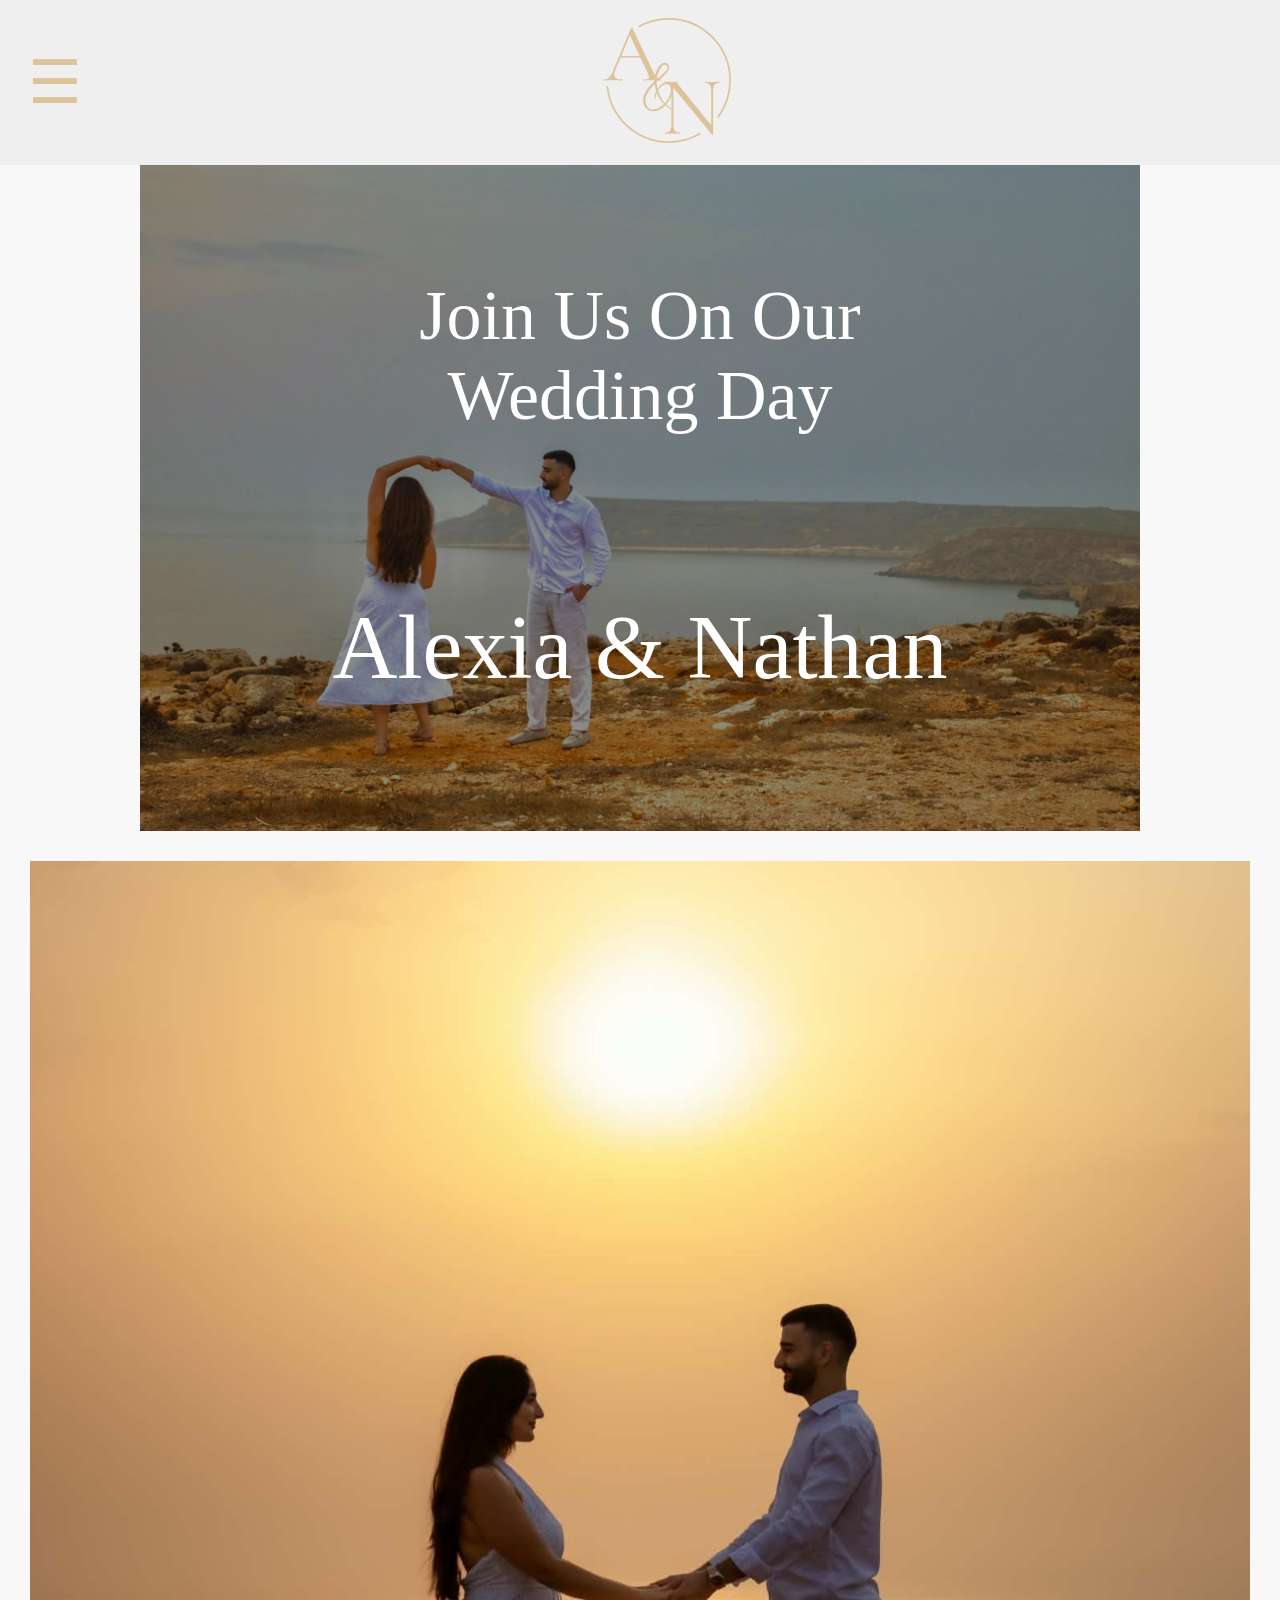
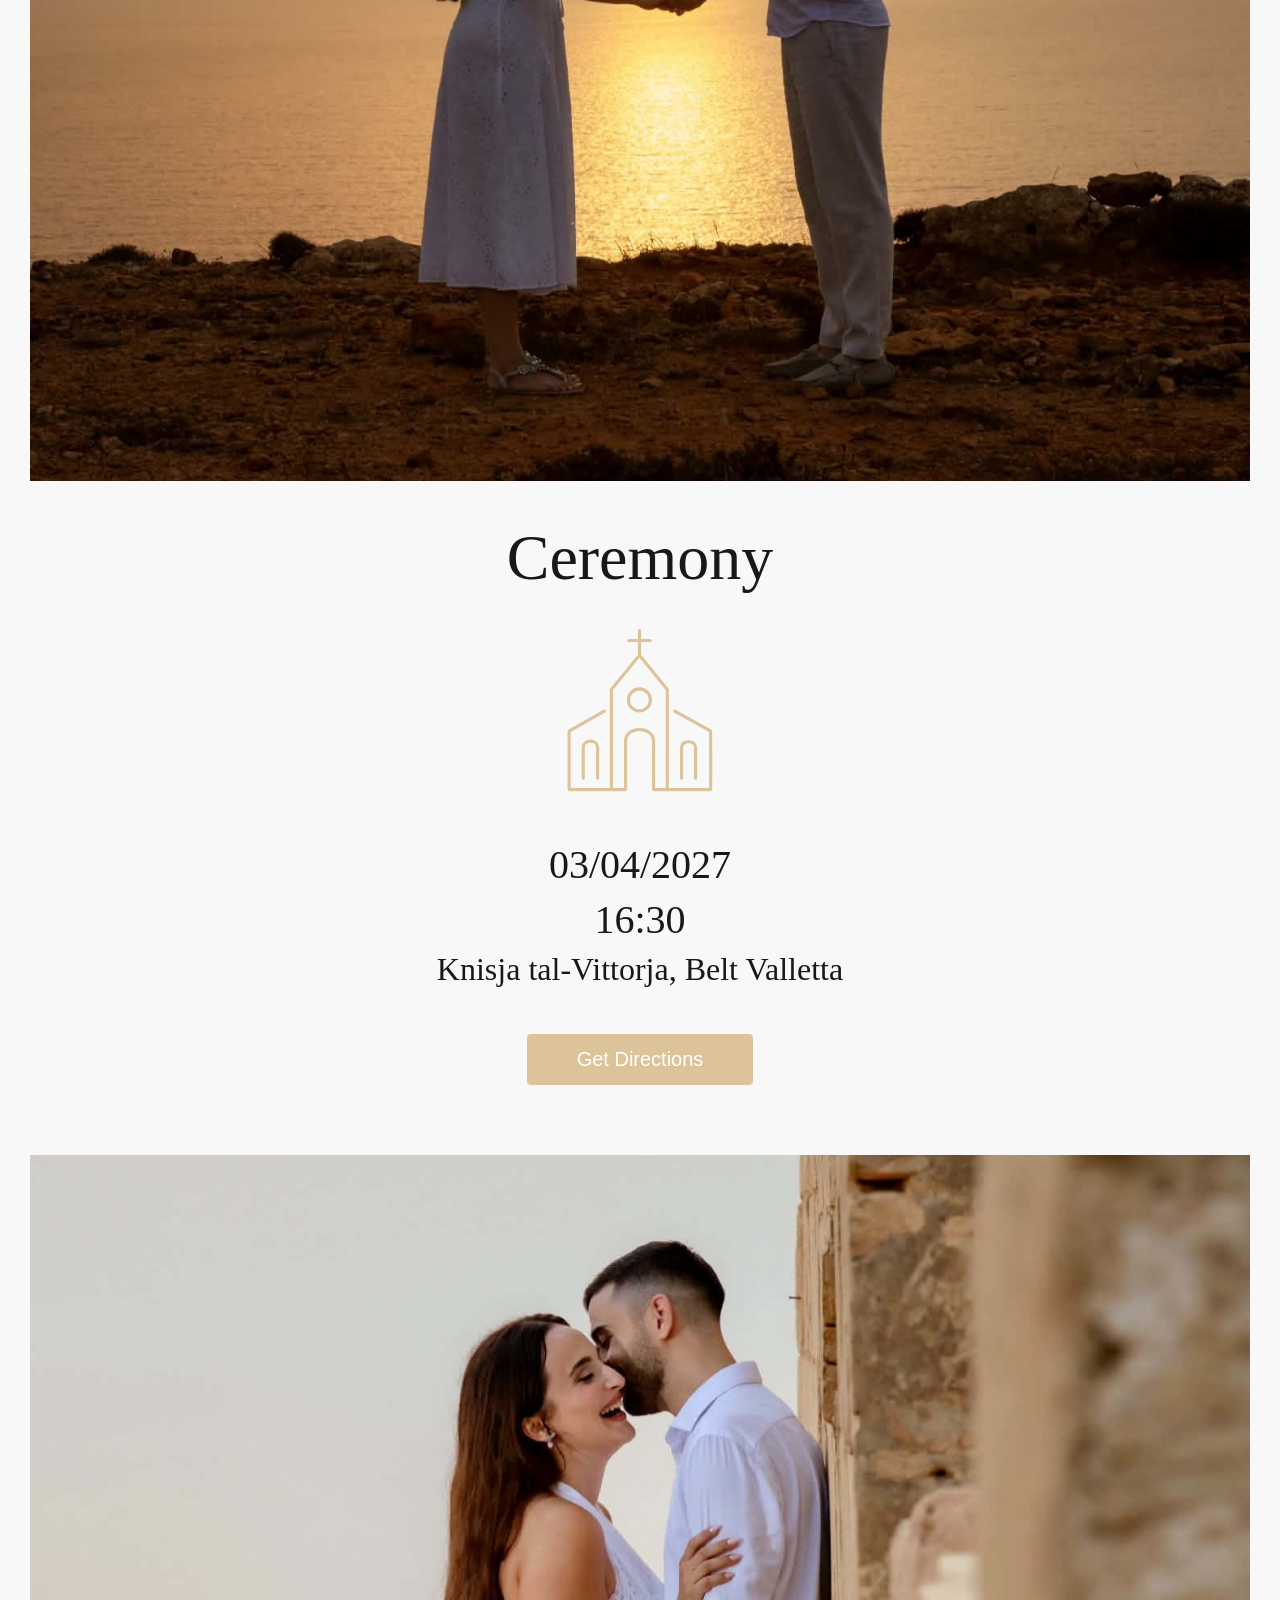
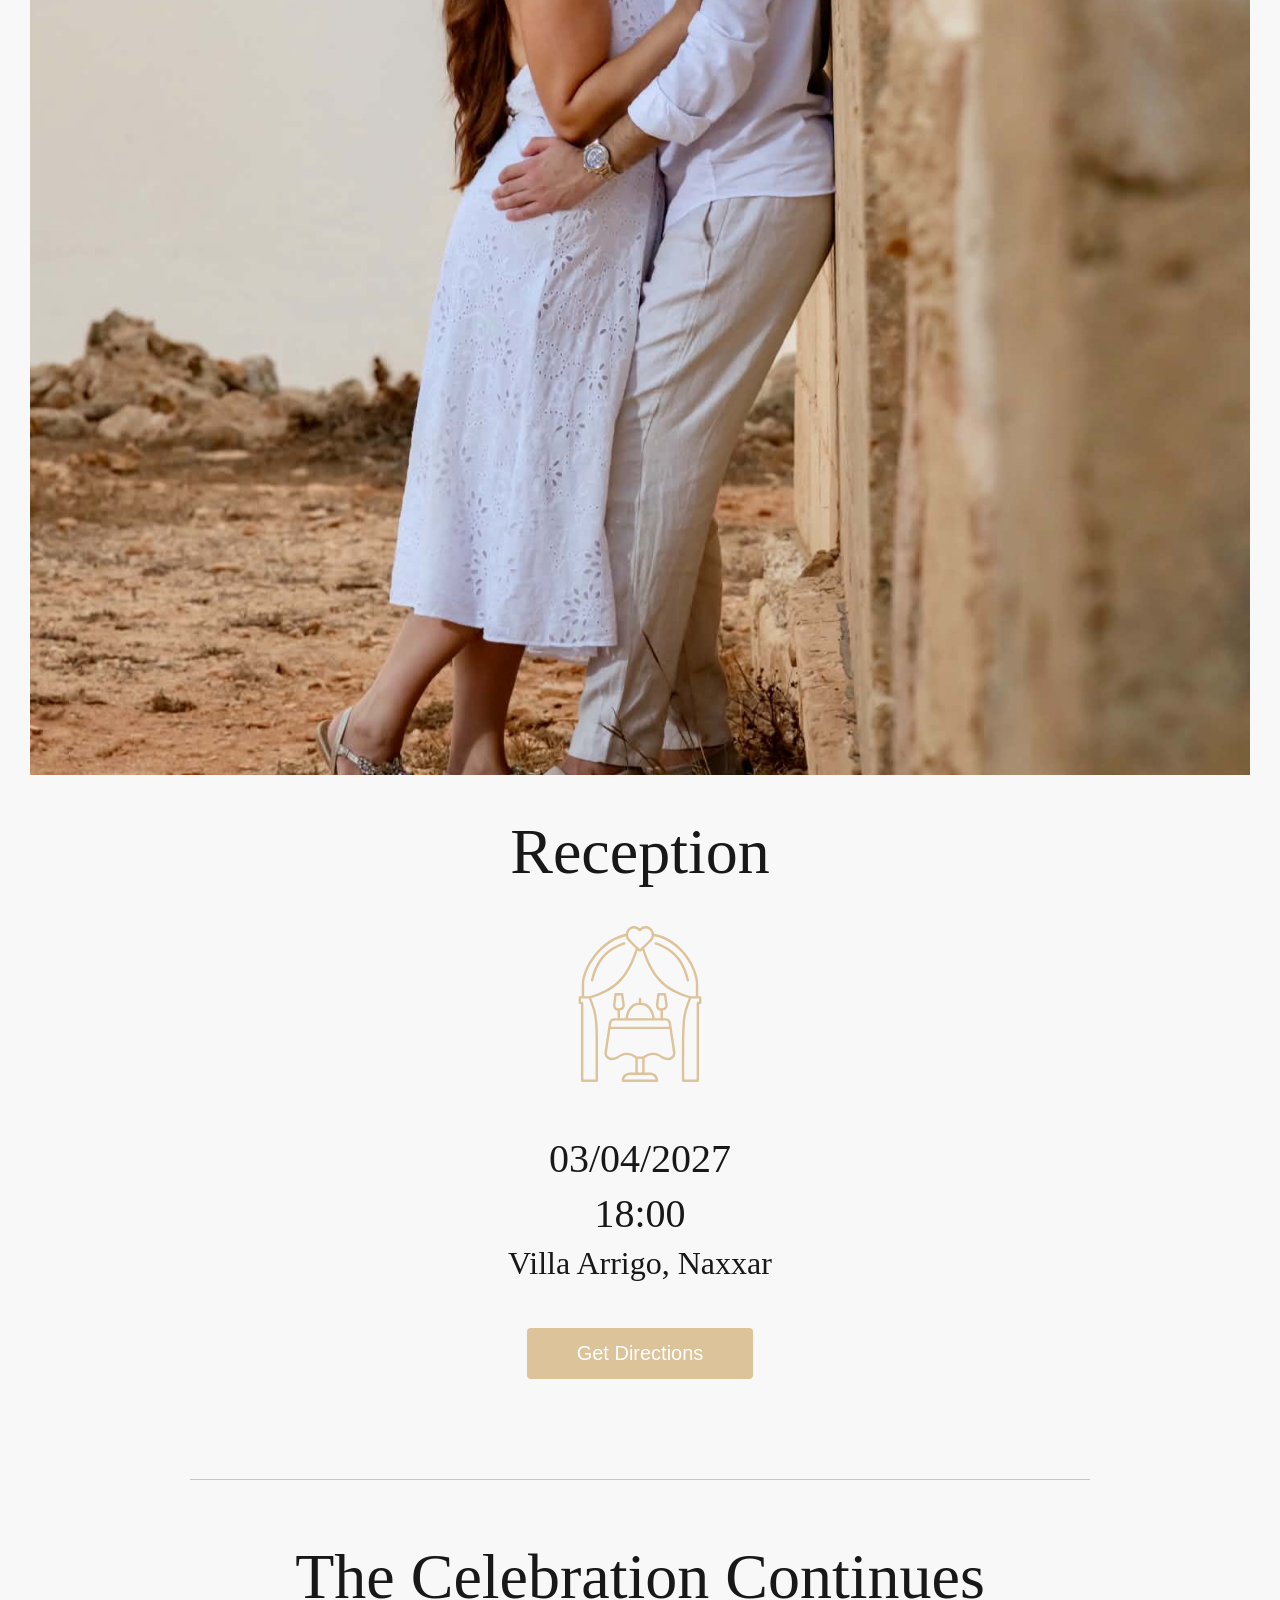
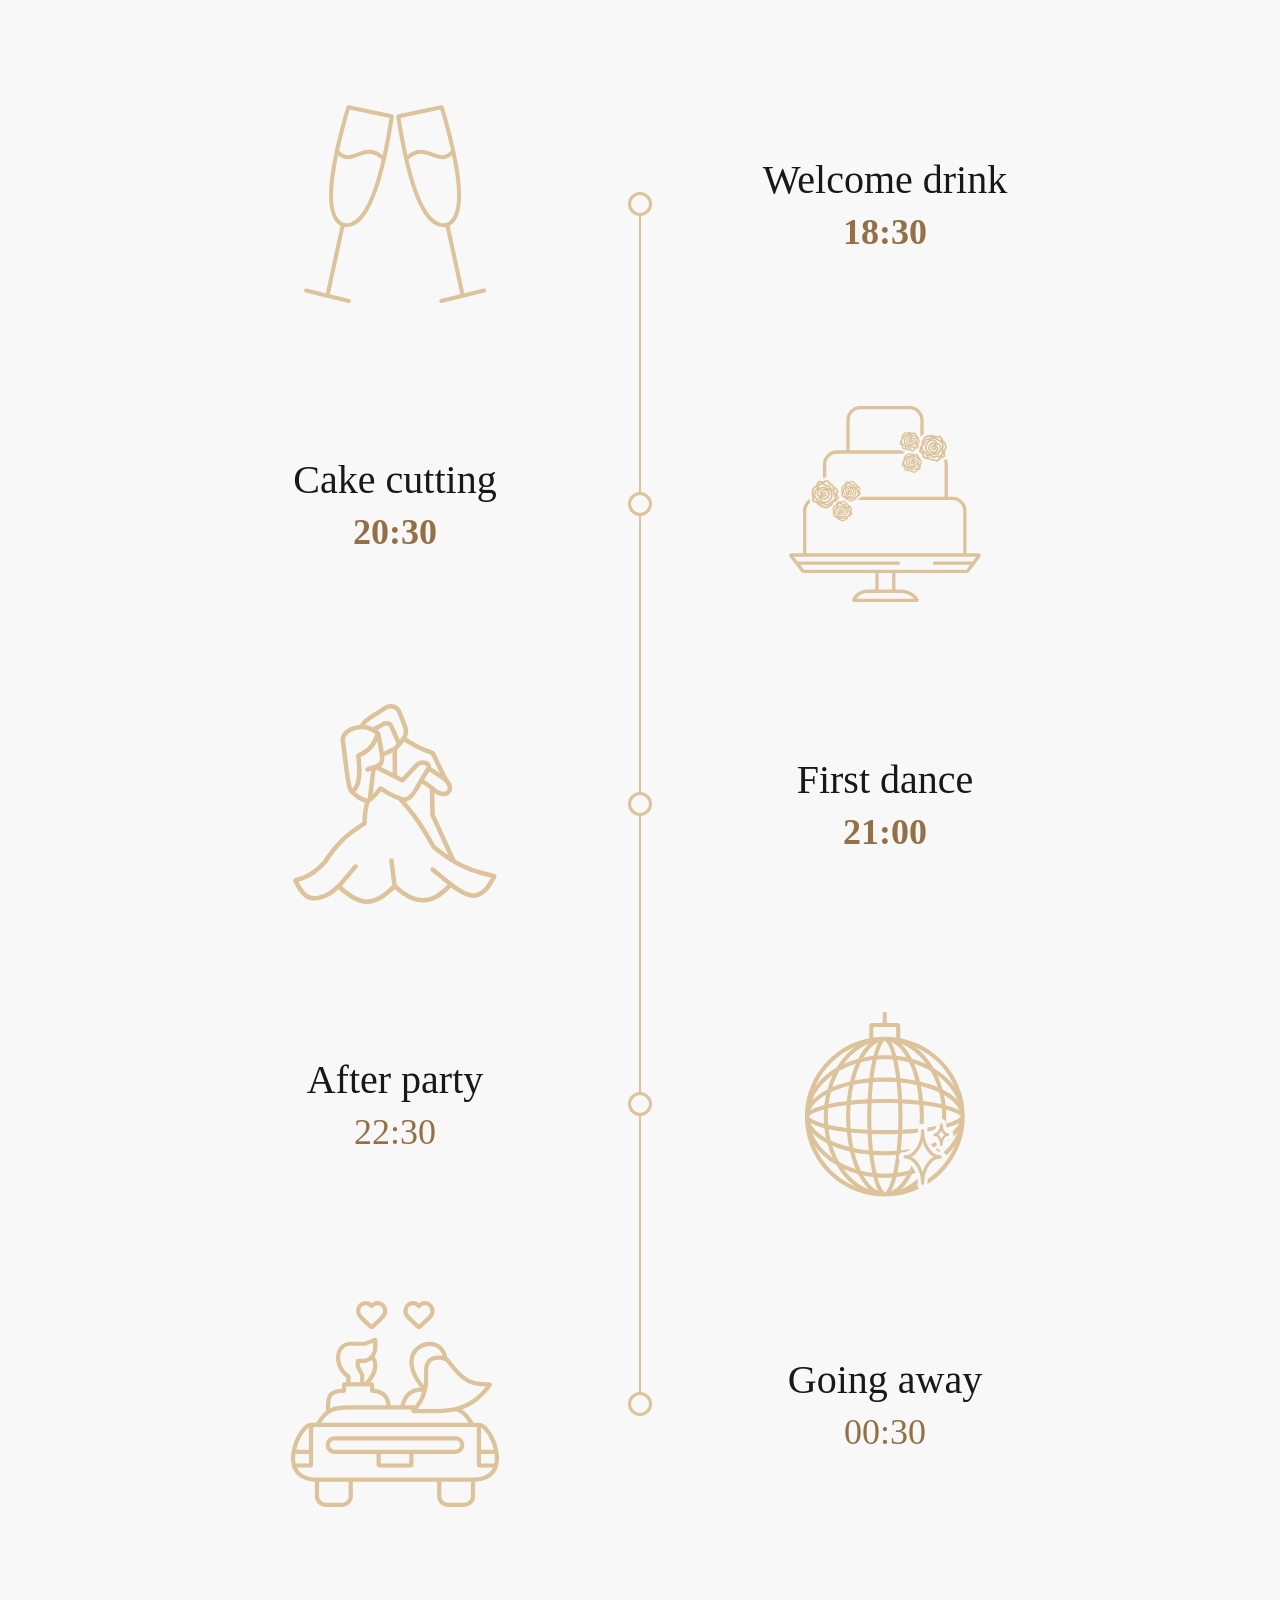
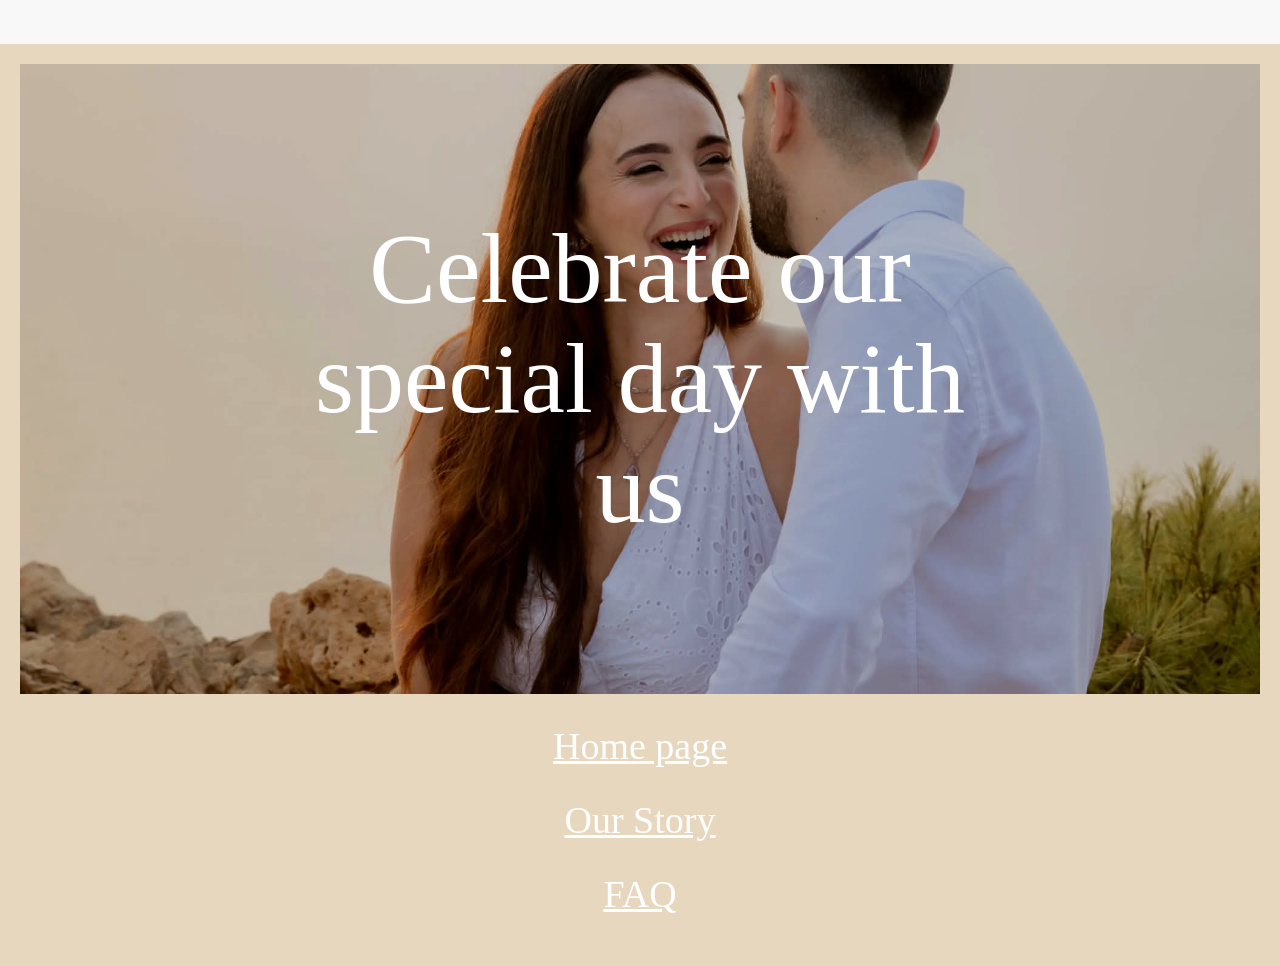
==== commit e84d12a0: "added timeline of events" ====
--- a/index.html
+++ b/index.html
@@ -14,6 +14,7 @@
 
         <!-- Overlay content -->
         <div class="overlay-content-menu">
+            <a class="nav-overlay-menu-text" href="index.html" aria-current="page">Home</a>
             <a class="nav-overlay-menu-text" href="ourstory.html">Our Story</a>
             <a class="nav-overlay-menu-text" href="faq.html">Q & A</a>
         </div>
@@ -69,10 +70,10 @@
             <div class="elemContentTextContainer">
                 <div class="elemTextContainer">
                     <p class="textHeader">Ceremony</p>
-                    <img style="width: 130px" src="images/cer1.svg" alt="ceremony_icon">
+                    <img style="width: 170px" src="images/ceremony.svg" alt="ceremony_icon">
                     <div style="display:flex; flex-direction: column; align-items: center; gap: 8px; padding: 16px 0;">
                         <p class="textContent">03/04/2027</p>
-                        <p class="textContent">15:00</p>
+                        <p class="textContent">16:30</p>
                         <p class="textContent" style="font-size: 32px;">Knisja tal-Vittorja, Belt Valletta</p>
                     </div>
 
@@ -93,7 +94,7 @@
             <div class="elemContentTextContainer">
                 <div class="elemTextContainer">
                     <p class="textHeader">Reception</p>
-                    <img style="width: 130px" src="images/rec1.svg" alt="reception_icon">
+                    <img style="width: 170px" src="images/reception.svg" alt="reception_icon">
                     <div style="display:flex; flex-direction: column; align-items: center; gap: 8px; padding: 16px 0;">
                         <p class="textContent">03/04/2027</p>
                         <p class="textContent">18:00</p>
@@ -107,6 +108,50 @@
                 </div>
             </div>
         </div>
+
+        <hr class="celebration-divider">
+
+        <!-- Celebration timeline -->
+        <section class="elemCelebContinues" aria-labelledby="timeline-heading">
+            <h2 class="textHeader" id="timeline-heading">The Celebration Continues</h2>
+            <ol class="celebration-timeline" role="list">
+                <li class="timeline-event">
+                    <img class="timeline-image" src="images/welcomedrink.svg" alt="">
+                    <div class="timeline-details">
+                        <h3>Welcome drink</h3>
+                        <time datetime="2027-04-03T18:30" style="font-weight: 600;">18:30</time>
+                    </div>
+                </li>
+                <li class="timeline-event">
+                    <img class="timeline-image" src="images/cake.svg" alt="">
+                    <div class="timeline-details">
+                        <h3>Cake cutting</h3>
+                        <time datetime="2027-04-03T20:30" style="font-weight: 600;">20:30</time>
+                    </div>
+                </li>
+                <li class="timeline-event">
+                    <img class="timeline-image" src="images/firstdance.svg" alt="">
+                    <div class="timeline-details">
+                        <h3>First dance</h3>
+                        <time datetime="2027-04-03T21:00" style="font-weight: 600;">21:00</time>
+                    </div>
+                </li>
+                <li class="timeline-event">
+                    <img class="timeline-image" src="images/disco.svg" alt="">
+                    <div class="timeline-details">
+                        <h3>After party</h3>
+                        <time datetime="2027-04-03T22:30">22:30</time>
+                    </div>
+                </li>
+                <li class="timeline-event">
+                    <img class="timeline-image" src="images/goingaway.svg" alt="">
+                    <div class="timeline-details">
+                        <h3>Going away</h3>
+                        <time datetime="2027-04-04T00:30">00:30</time>
+                    </div>
+                </li>
+            </ol>
+        </section>
     </div>
 
     <!-- Footer -->
@@ -150,12 +195,12 @@
 	setTimeout(showSlides, 5000); // Change image every 8 seconds
 }
 
-/* Open */
+/* Open menu */
 function openNav() {
 	document.getElementById("myNav").style.height = "100%";
 }
 
-/* Close */
+/* Close menu */
 function closeNav() {
 	document.getElementById("myNav").style.height = "0%";
 }
--- a/style.css
+++ b/style.css
@@ -143,6 +143,12 @@
     color: #DDC39A;
 }
 
+/* Keep the current page highlighted, including on hover and focus. */
+.overlayMenu a[aria-current="page"] {
+    color: #DDC39A;
+    font-weight: 700;
+}
+
 /* Position the close button (top right corner) */
 .overlayMenu .closebtn {
     position: absolute;
@@ -288,6 +294,139 @@
     flex-direction: column;
     align-items: stretch;
     width: 100%;
+}
+
+.celebration-divider {
+    width: min(80%, 900px);
+    margin: 60px auto 0;
+    border: 0;
+    border-top: 1px solid #DDC39A;
+}
+
+.elemCelebContinues{
+    display: flex;
+    flex: 1;
+    flex-direction: column;
+    align-items: center;
+    width: 100%;
+    margin: 60px 0;
+    gap: 40px;
+}
+
+.elemCelebContinues > .textHeader {
+    font-size: clamp(32px, 6vw, 64px);
+    font-weight: 400;
+    text-align: center;
+}
+
+.celebration-timeline {
+    width: min(100%, 900px);
+    padding: 0;
+    margin: 0;
+    list-style: none;
+}
+
+.timeline-event {
+    position: relative;
+    display: grid;
+    grid-template-columns: minmax(0, 1fr) minmax(0, 1fr);
+    align-items: center;
+    column-gap: 80px;
+    min-height: 260px;
+    padding: 20px 0;
+}
+
+/* Each segment joins the centres of consecutive event circles. */
+.timeline-event::before {
+    content: "";
+    position: absolute;
+    left: 50%;
+    top: 0;
+    bottom: 0;
+    width: 2px;
+    background: #DDC39A;
+    transform: translateX(-50%);
+}
+
+.timeline-event:first-child::before {
+    top: 50%;
+}
+
+.timeline-event:last-child::before {
+    bottom: 50%;
+}
+
+.timeline-event::after {
+    content: "";
+    position: absolute;
+    left: 50%;
+    top: 50%;
+    width: 18px;
+    height: 18px;
+    border: 3px solid #DDC39A;
+    border-radius: 50%;
+    background: #F8F8F8;
+    transform: translate(-50%, -50%);
+}
+
+.timeline-image {
+    width: min(100%, 220px);
+    justify-self: center;
+    grid-column: 1;
+    grid-row: 1;
+}
+
+.timeline-details {
+    grid-column: 2;
+    grid-row: 1;
+    text-align: center;
+}
+
+.timeline-details h3 {
+    margin: 0 0 8px;
+    font-size: clamp(26px, 4vw, 40px);
+    font-weight: 400;
+}
+
+.timeline-details time {
+    font-size: clamp(24px, 3.5vw, 36px);
+    color: #947044;
+}
+
+.timeline-event:nth-child(even) .timeline-image {
+    grid-column: 2;
+}
+
+.timeline-event:nth-child(even) .timeline-details {
+    grid-column: 1;
+}
+
+@media (max-width: 600px) {
+    .timeline-event {
+        grid-template-columns: 30px minmax(0, 1fr);
+        column-gap: 20px;
+        row-gap: 12px;
+        min-height: 0;
+        padding: 24px 0;
+    }
+
+    .timeline-event::before,
+    .timeline-event::after {
+        left: 15px;
+    }
+
+    .timeline-event .timeline-image,
+    .timeline-event:nth-child(even) .timeline-image {
+        grid-column: 2;
+        grid-row: 1;
+        width: 120px;
+    }
+
+    .timeline-event .timeline-details,
+    .timeline-event:nth-child(even) .timeline-details {
+        grid-column: 2;
+        grid-row: 2;
+    }
 }
 
 .elemMainContainer {
@@ -436,4 +575,4 @@
     .accordion-panel {
         transition: none;
     }
-}+}
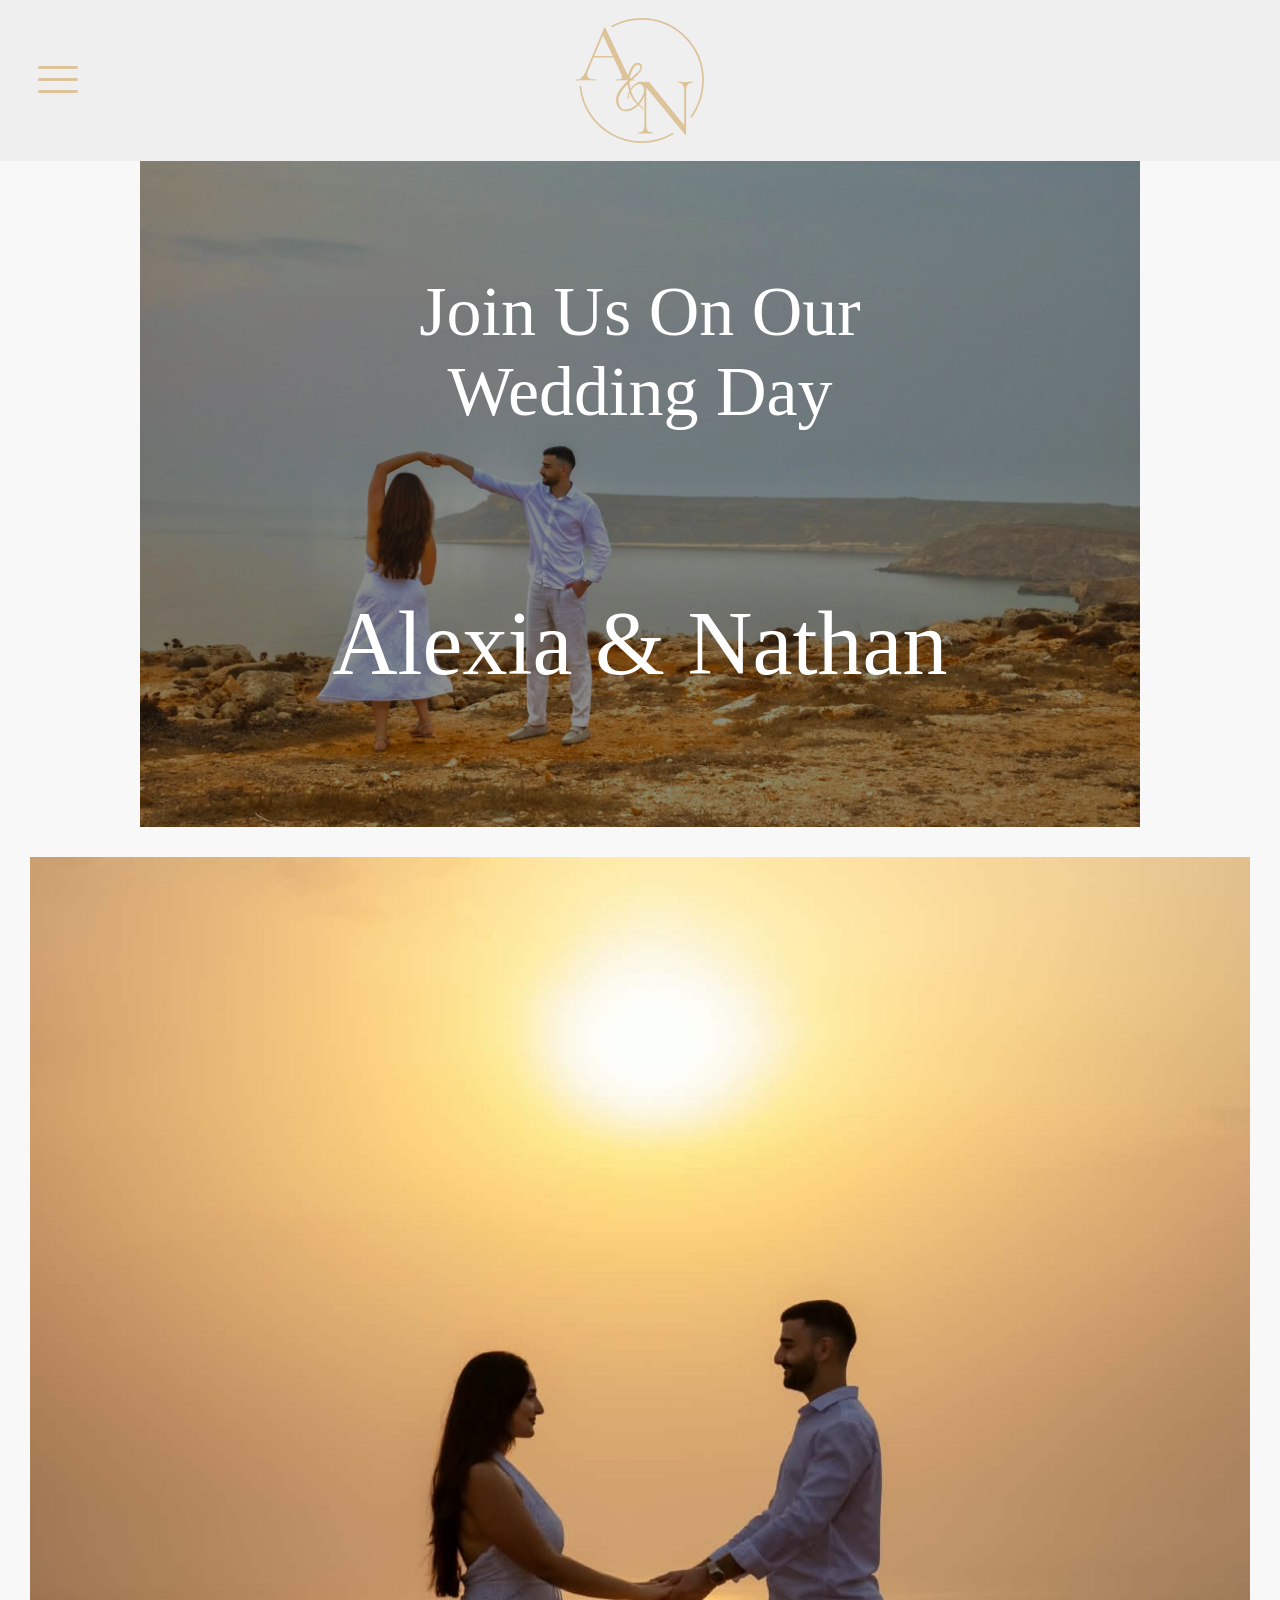
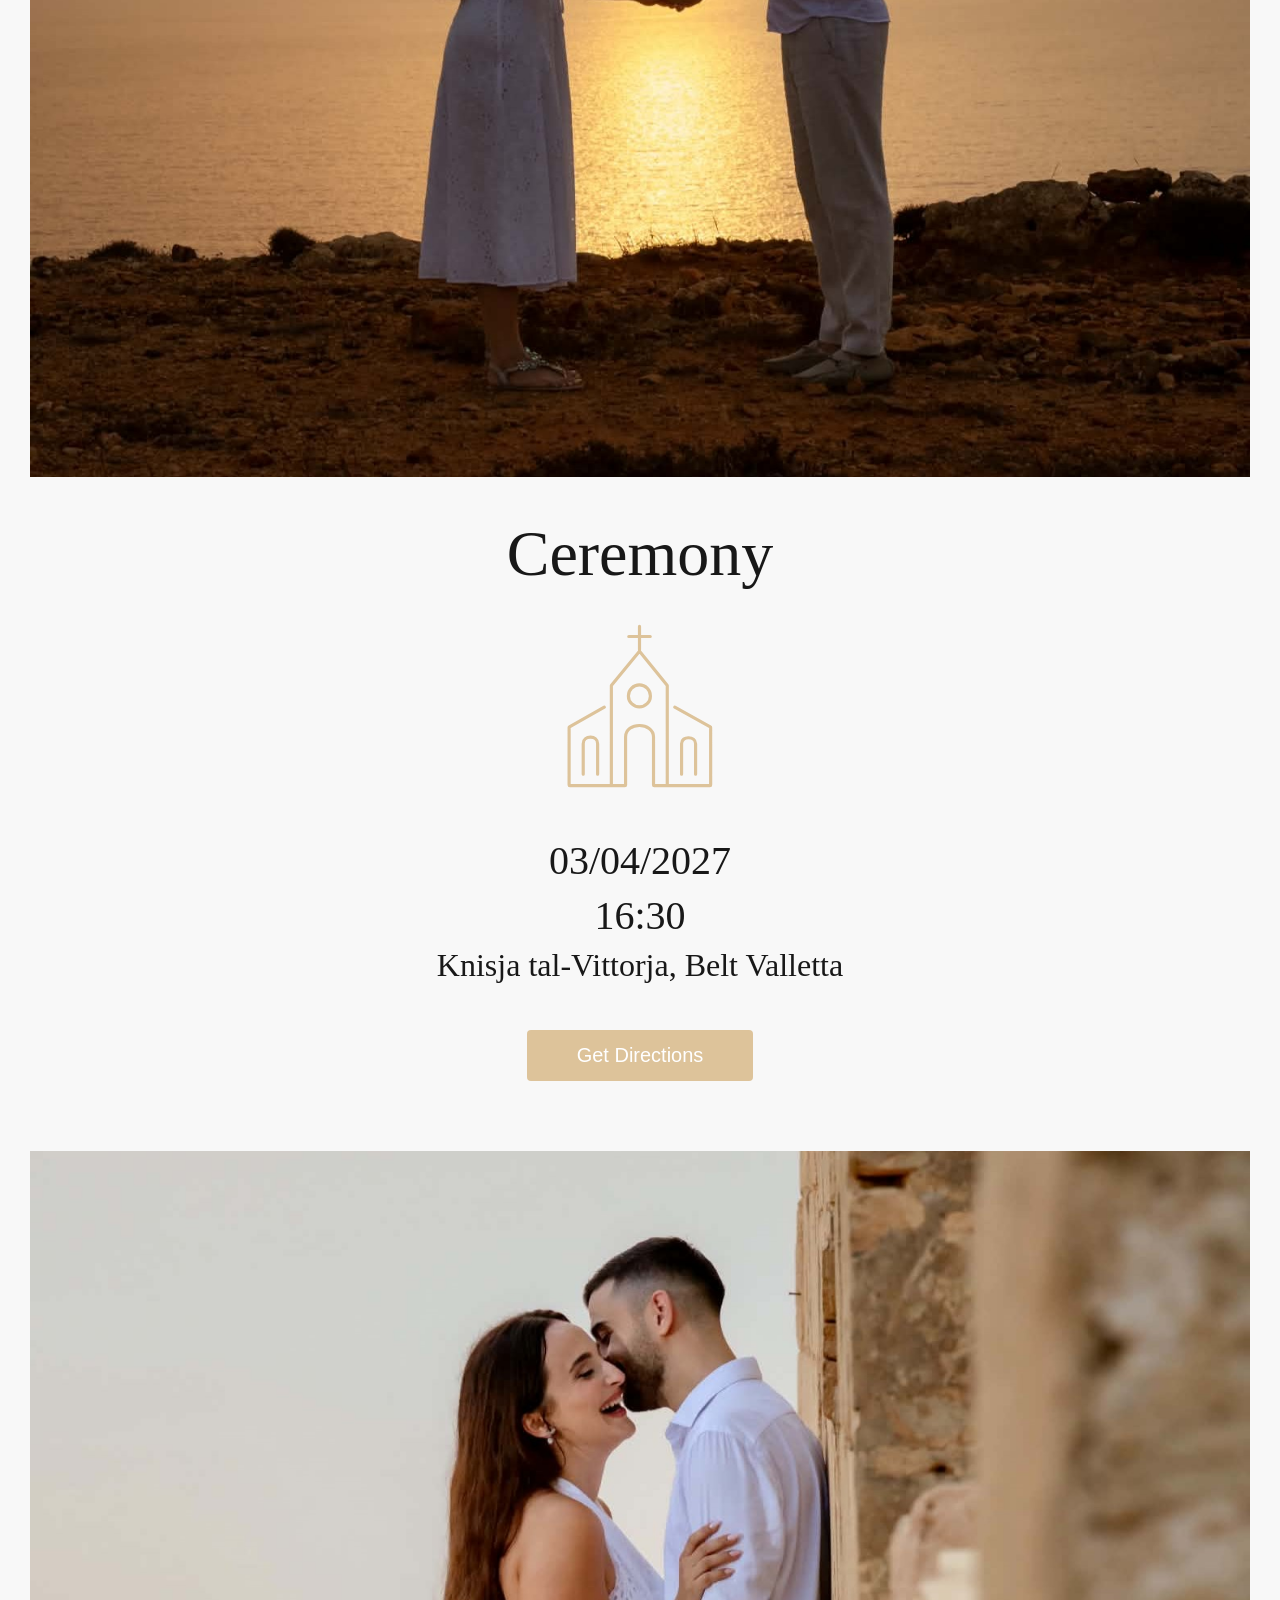
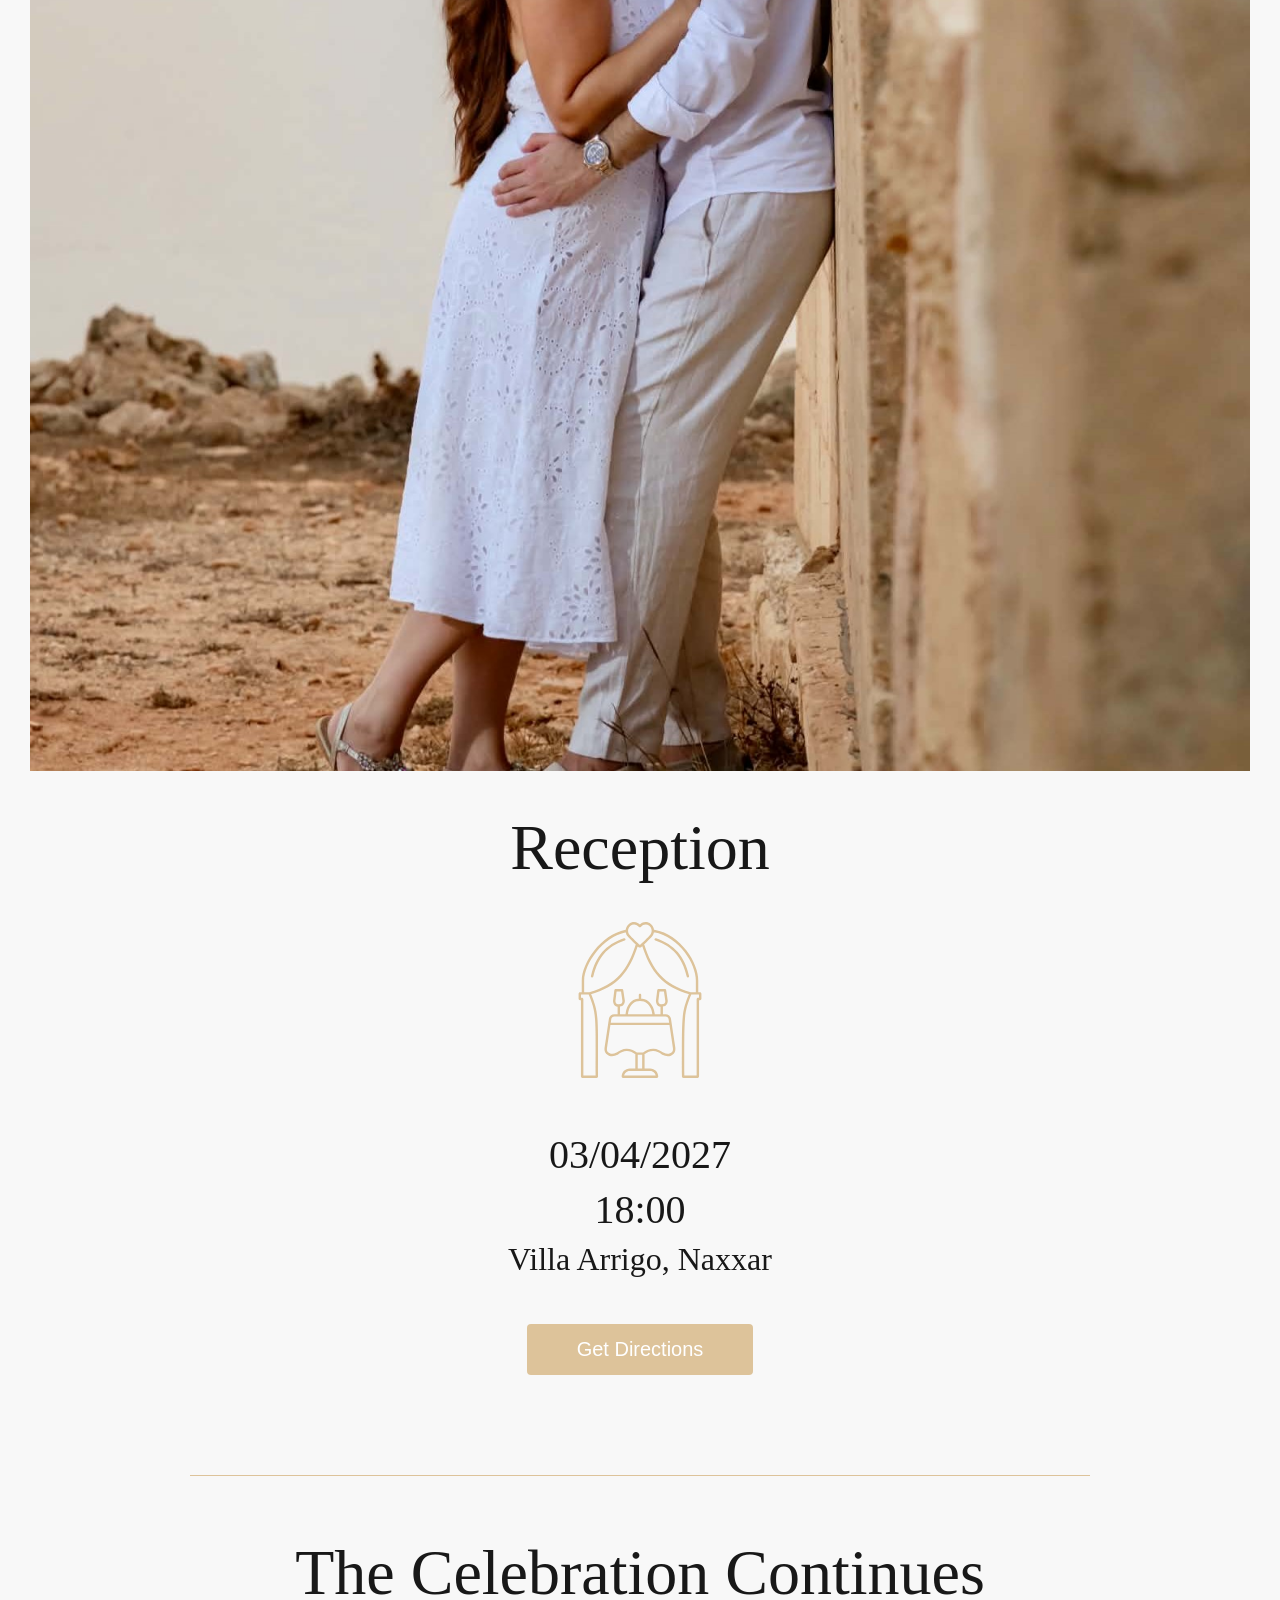
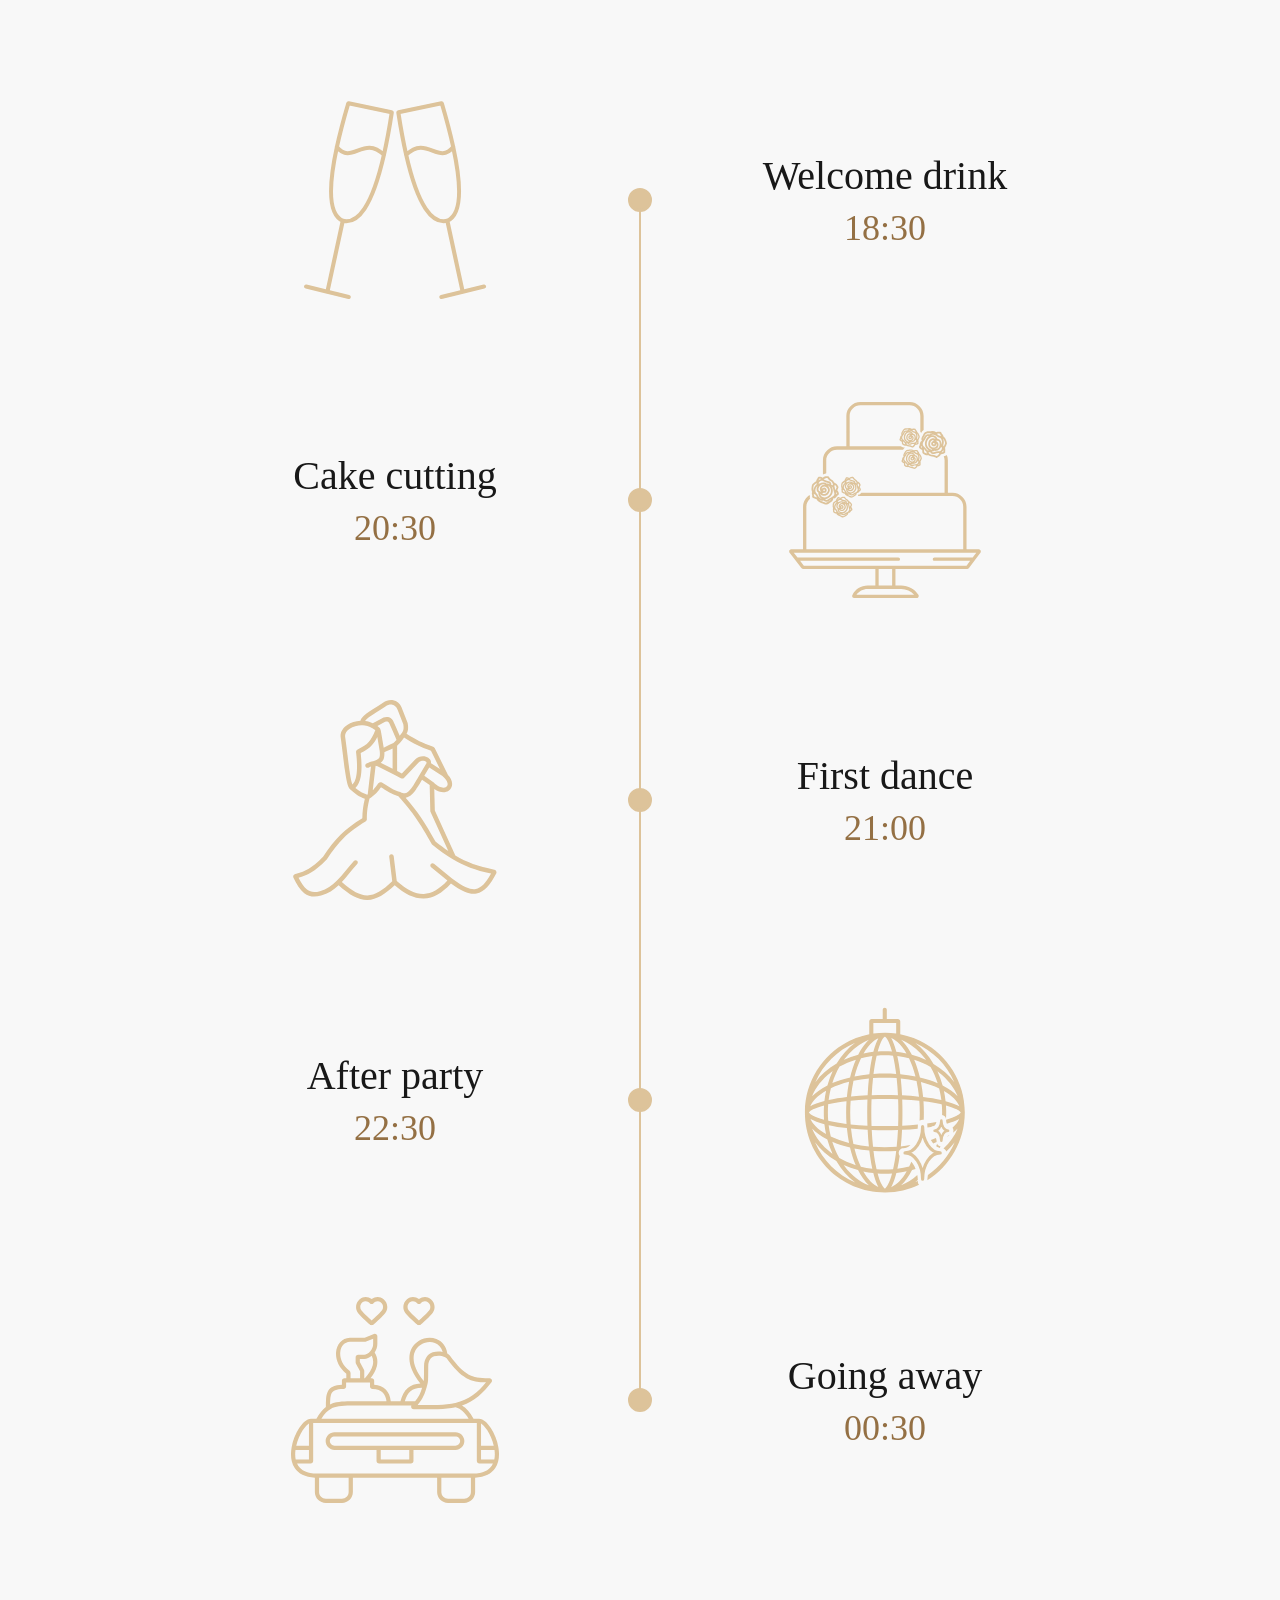
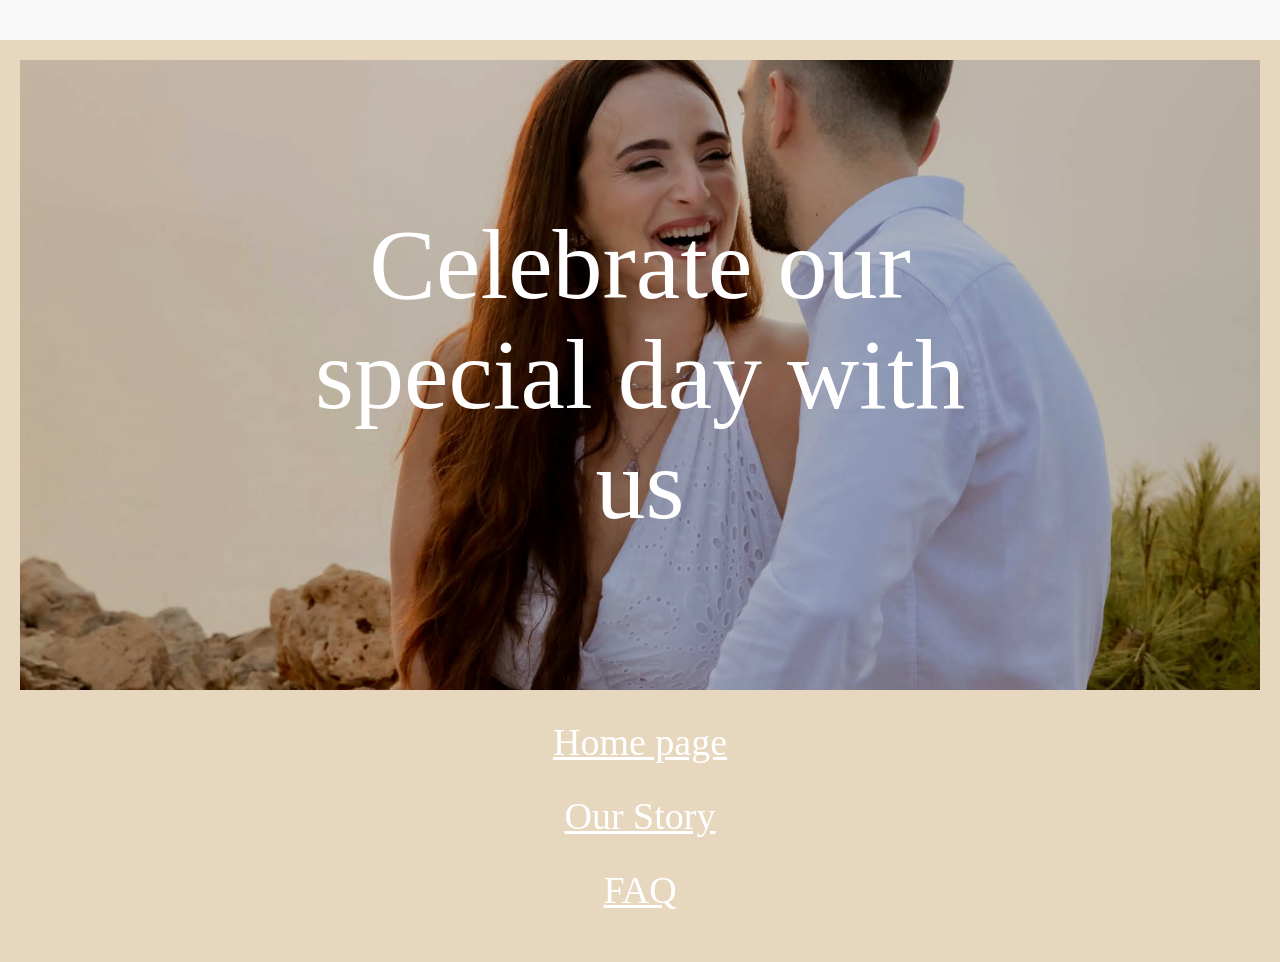
==== commit a4061476: "showing navbar on scroll up + load animation" ====
--- a/index.html
+++ b/index.html
@@ -3,15 +3,13 @@
 <link rel="stylesheet" href="style.css">
 <head>
     <meta charset="UTF-8">
+    <script src="navigation.js" defer></script>
     <title>Alexia & Nathan</title>
 </head>
 <body>
 
     <!-- Overlay menu -->
     <div id="myNav" class="overlayMenu">
-        <!-- Button to close the overlay navigation -->
-        <a class="closebtn" onclick="closeNav()">&times;</a>
-
         <!-- Overlay content -->
         <div class="overlay-content-menu">
             <a class="nav-overlay-menu-text" href="index.html" aria-current="page">Home</a>
@@ -22,7 +20,9 @@
 
     <!-- Navbar -->
     <div class="logo-nav">
-        <span class="menu-icon" onclick="openNav()">&#9776;</span>
+        <button class="menu-icon" type="button" aria-label="Open menu" aria-expanded="false" aria-controls="myNav">
+            <span></span><span></span><span></span>
+        </button>
         <span class="logo">
              <a href="index.html">
                 <img style="width: 10vw" src="images/initials.svg" alt="Logo">
@@ -119,21 +119,21 @@
                     <img class="timeline-image" src="images/welcomedrink.svg" alt="">
                     <div class="timeline-details">
                         <h3>Welcome drink</h3>
-                        <time datetime="2027-04-03T18:30" style="font-weight: 600;">18:30</time>
+                        <time datetime="2027-04-03T18:30">18:30</time>
                     </div>
                 </li>
                 <li class="timeline-event">
                     <img class="timeline-image" src="images/cake.svg" alt="">
                     <div class="timeline-details">
                         <h3>Cake cutting</h3>
-                        <time datetime="2027-04-03T20:30" style="font-weight: 600;">20:30</time>
+                        <time datetime="2027-04-03T20:30">20:30</time>
                     </div>
                 </li>
                 <li class="timeline-event">
                     <img class="timeline-image" src="images/firstdance.svg" alt="">
                     <div class="timeline-details">
                         <h3>First dance</h3>
-                        <time datetime="2027-04-03T21:00" style="font-weight: 600;">21:00</time>
+                        <time datetime="2027-04-03T21:00">21:00</time>
                     </div>
                 </li>
                 <li class="timeline-event">
@@ -195,14 +195,6 @@
 	setTimeout(showSlides, 5000); // Change image every 8 seconds
 }
 
-/* Open menu */
-function openNav() {
-	document.getElementById("myNav").style.height = "100%";
-}
-
-/* Close menu */
-function closeNav() {
-	document.getElementById("myNav").style.height = "0%";
-}
+
 </script>
 </html>
--- a/style.css
+++ b/style.css
@@ -1,6 +1,25 @@
 html,
 body {
     margin: 0;
+}
+
+.scroll-reveal {
+    opacity: 1;
+    transform: translateY(0);
+    transition: opacity 0.7s ease, transform 0.7s ease;
+}
+
+.scroll-reveal-pending {
+    opacity: 0;
+    transform: translateY(20px);
+}
+
+@media (prefers-reduced-motion: reduce) {
+    .scroll-reveal {
+        opacity: 1;
+        transform: none;
+        transition: none;
+    }
 }
 
 body {
@@ -172,12 +191,39 @@
 }
 
 .menu-icon {
-    font-size: 60px;
+    position: relative;
+    width: 60px;
+    height: 60px;
+    padding: 0;
+    border: 0;
+    background: transparent;
     cursor: pointer;
     color: #DDC39A;
     user-select: none;
 }
 
+.menu-icon span {
+    position: absolute;
+    left: 10px;
+    top: 28px;
+    width: 40px;
+    height: 3px;
+    border-radius: 2px;
+    background: currentColor;
+    transition: transform 0.3s ease, opacity 0.2s ease;
+}
+
+.menu-icon span:first-child { transform: translateY(-12px); }
+.menu-icon span:last-child { transform: translateY(12px); }
+.menu-icon.is-open span:first-child { transform: rotate(45deg); }
+.menu-icon.is-open span:nth-child(2) { opacity: 0; }
+.menu-icon.is-open span:last-child { transform: rotate(-45deg); }
+
+.menu-icon:focus-visible {
+    outline: 2px solid #947044;
+    outline-offset: 4px;
+}
+
 .menu-icon:hover {
     color: #ffffff;
 }
@@ -187,16 +233,45 @@
 }
 
 .logo-nav {
-    display: flex;
-    justify-content: space-between;
+    position: sticky;
+    top: 0;
+    z-index: 1001;
+    flex-shrink: 0;
+    display: grid;
+    grid-template-columns: 1fr auto 1fr;
     align-items: center;
     padding: 18px 28px;
     background-color: #EFEFEF;
+    transition: transform 0.25s ease;
+}
+
+.logo-nav.nav-hidden {
+    transform: translateY(-100%);
+}
+
+.logo-nav:focus-within {
+    transform: translateY(0);
+}
+
+@media (prefers-reduced-motion: reduce) {
+    .logo-nav,
+    .menu-icon span {
+        transition: none;
+    }
 }
 
 .logo {
+    justify-self: center;
     color: #ffffff;
     font-weight: 700;
+}
+
+.logo-nav .menu-icon {
+    justify-self: start;
+}
+
+.logo img {
+    display: block;
 }
 
 .links a {
@@ -365,7 +440,7 @@
     height: 18px;
     border: 3px solid #DDC39A;
     border-radius: 50%;
-    background: #F8F8F8;
+    background: #DDC39A;
     transform: translate(-50%, -50%);
 }
 
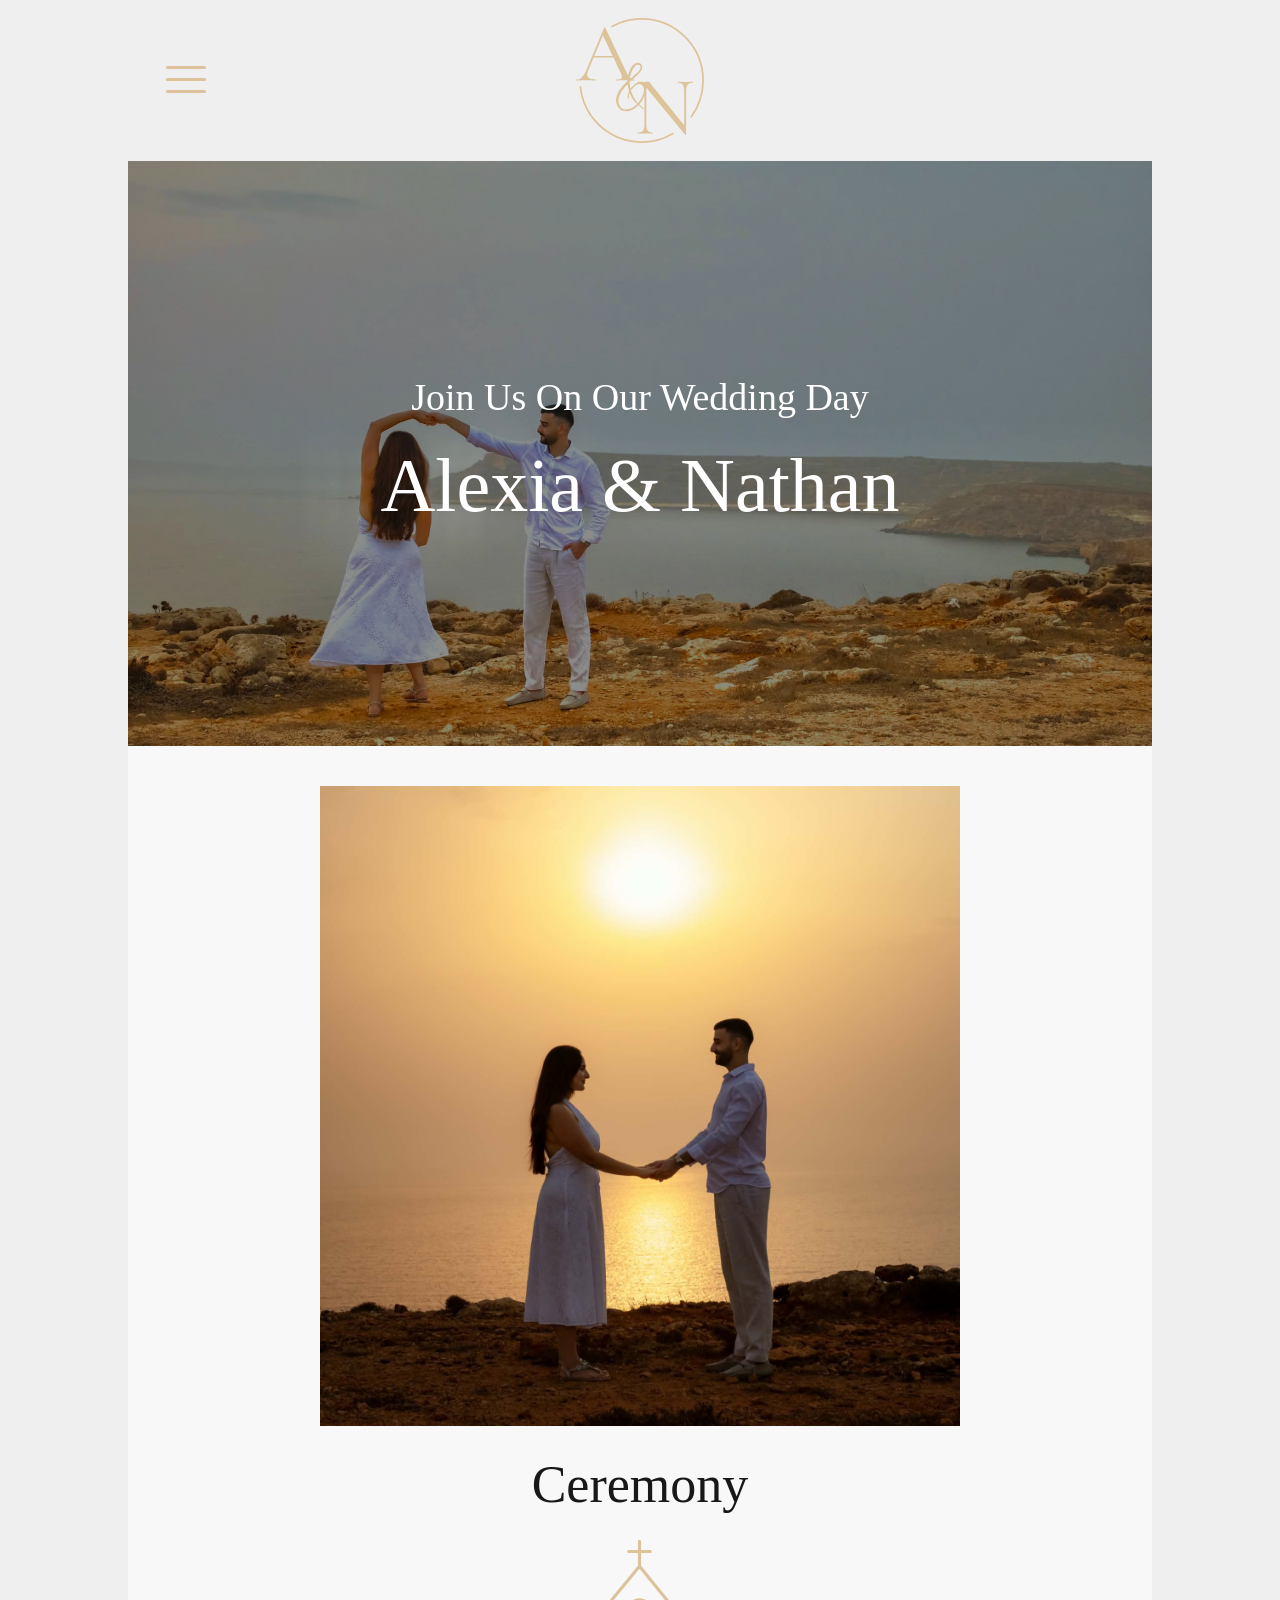
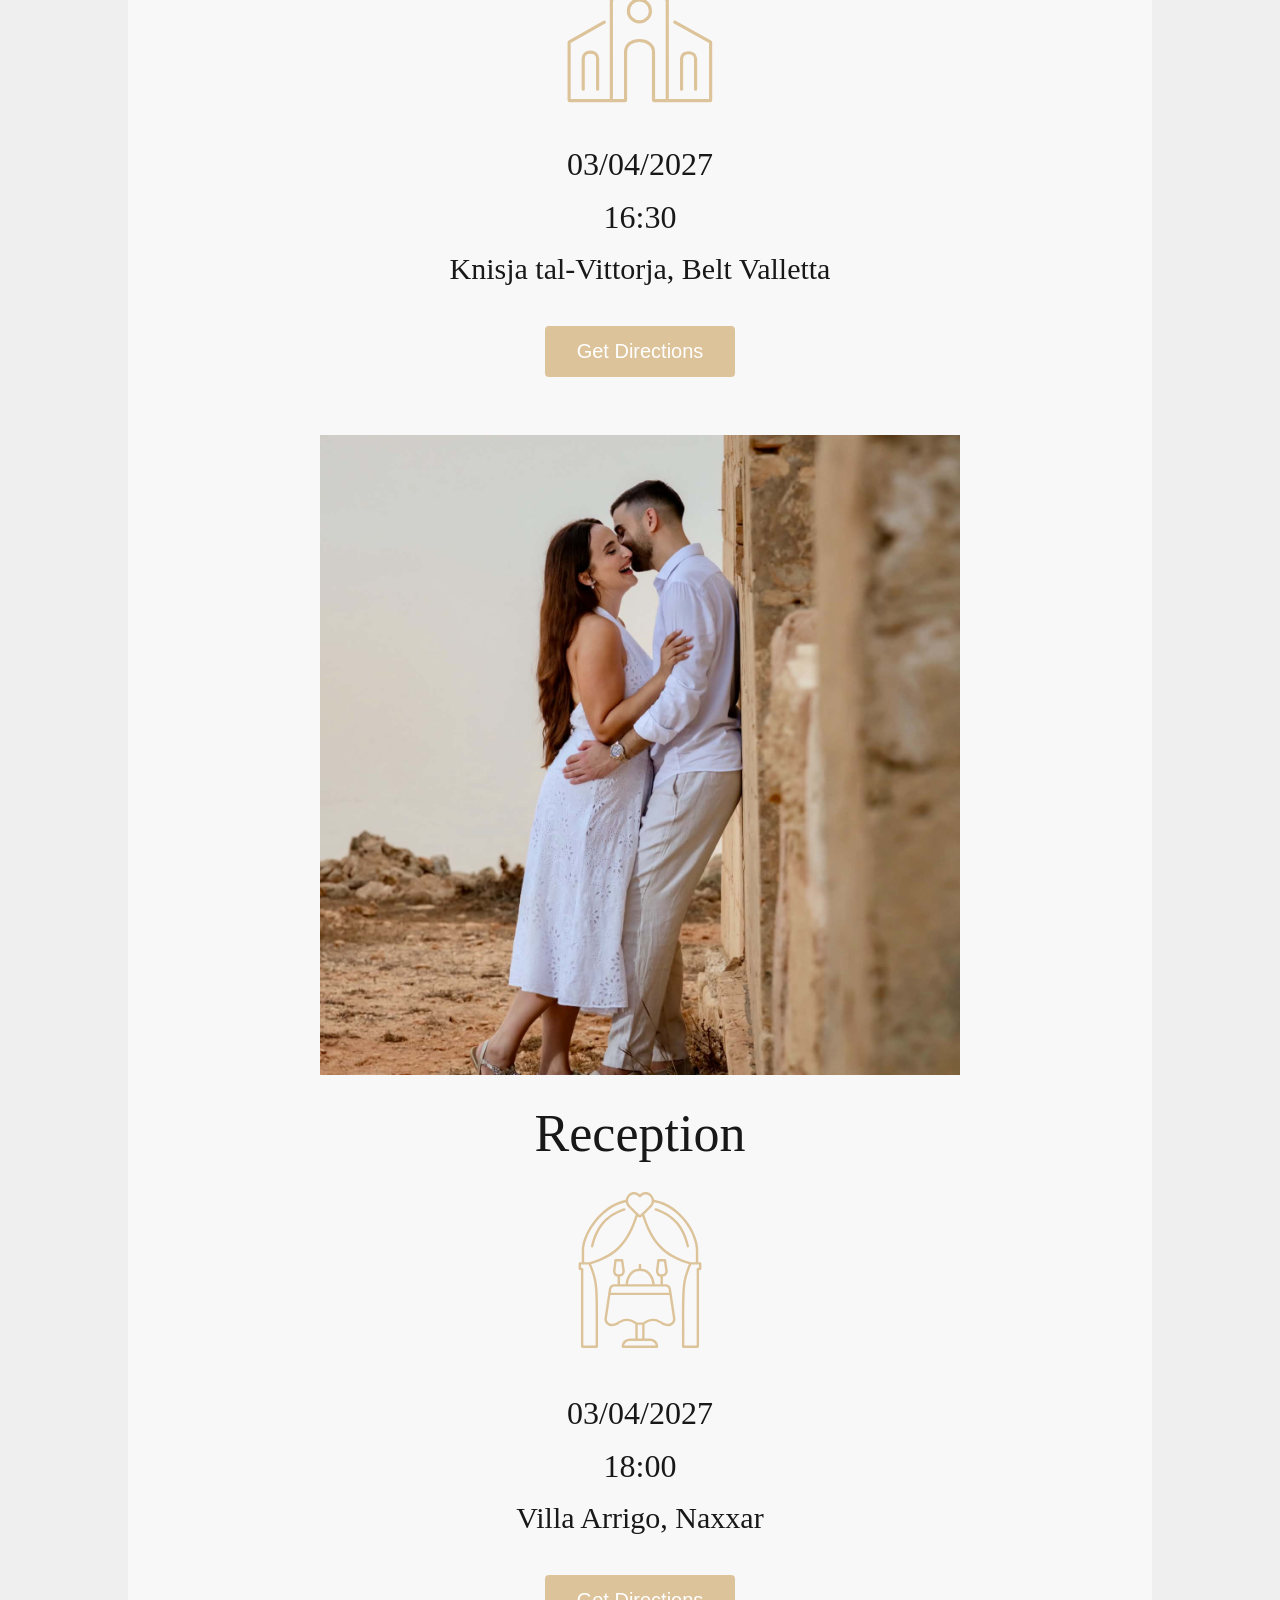
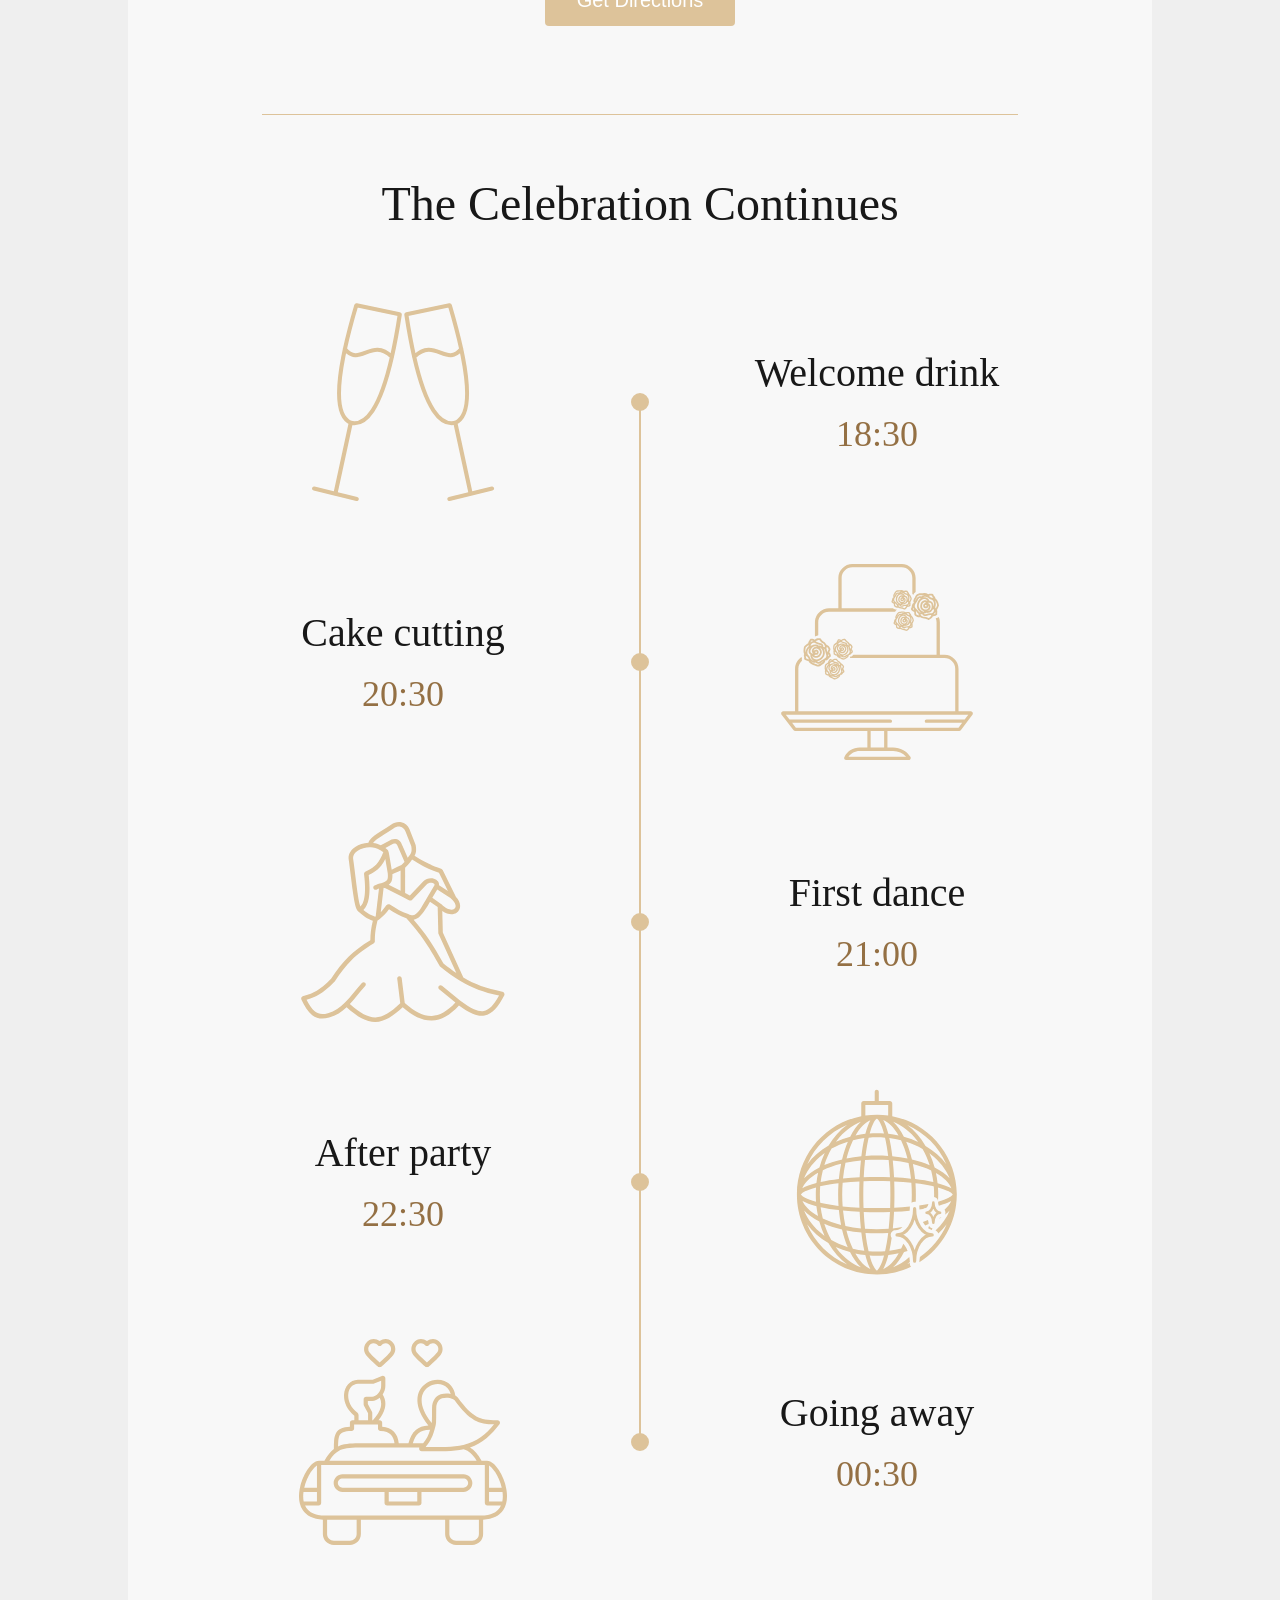
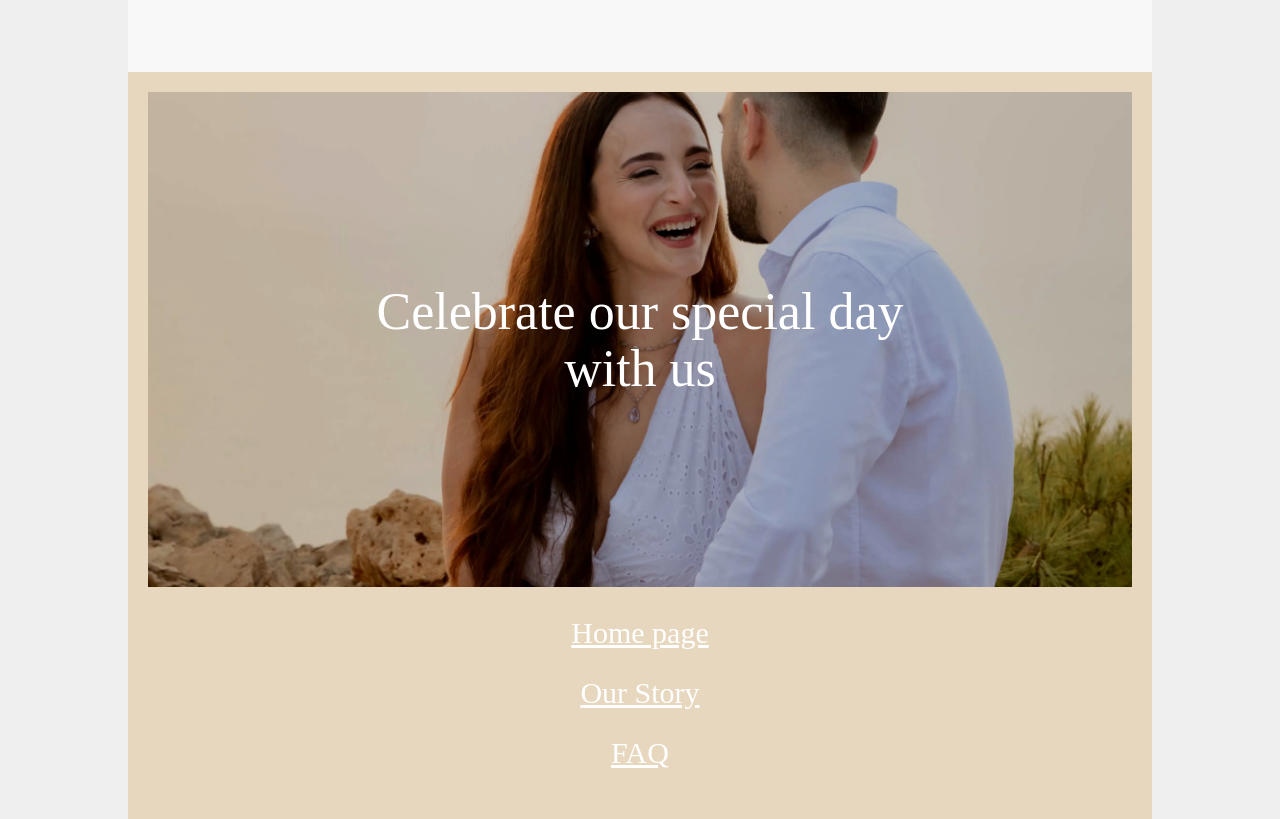
==== commit 6f3bf7f4: "changes to adapt for mobile" ====
--- a/index.html
+++ b/index.html
@@ -1,9 +1,10 @@
 <!DOCTYPE html>
 <html lang="en">
-<link rel="stylesheet" href="style.css">
 <head>
     <meta charset="UTF-8">
-    <script src="navigation.js" defer></script>
+    <meta name="viewport" content="width=device-width, initial-scale=1">
+    <link rel="stylesheet" href="style.css?v=3">
+    <script src="navigation.js?v=2" defer></script>
     <title>Alexia & Nathan</title>
 </head>
 <body>
@@ -25,7 +26,7 @@
         </button>
         <span class="logo">
              <a href="index.html">
-                <img style="width: 10vw" src="images/initials.svg" alt="Logo">
+                <img src="images/initials.svg" alt="Logo">
             </a>
         </span>
         <span></span>
@@ -48,7 +49,7 @@
         <div class="overlay">
             <div class="elemSlideshowOverlayTextContainer">
               <p class="elemSlideShowOverlayText">Join Us On Our Wedding Day</p>
-              <p class="elemSlideShowOverlayText" style="font-size: 90px; width: 90%">Alexia & Nathan</p>
+              <p class="elemSlideShowOverlayText elemSlideShowNames">Alexia & Nathan</p>
             </div>
         </div>
     </div>
@@ -70,11 +71,11 @@
             <div class="elemContentTextContainer">
                 <div class="elemTextContainer">
                     <p class="textHeader">Ceremony</p>
-                    <img style="width: 170px" src="images/ceremony.svg" alt="ceremony_icon">
+                    <img class="event-illustration" src="images/ceremony.svg" alt="ceremony_icon">
                     <div style="display:flex; flex-direction: column; align-items: center; gap: 8px; padding: 16px 0;">
                         <p class="textContent">03/04/2027</p>
                         <p class="textContent">16:30</p>
-                        <p class="textContent" style="font-size: 32px;">Knisja tal-Vittorja, Belt Valletta</p>
+                        <p class="textContent venue-name">Knisja tal-Vittorja, Belt Valletta</p>
                     </div>
 
                     <button class="mapButton" onclick="window.open('https://maps.app.goo.gl/qMgsDKDKtJGqZ39z7', '_blank')">
@@ -94,11 +95,11 @@
             <div class="elemContentTextContainer">
                 <div class="elemTextContainer">
                     <p class="textHeader">Reception</p>
-                    <img style="width: 170px" src="images/reception.svg" alt="reception_icon">
+                    <img class="event-illustration" src="images/reception.svg" alt="reception_icon">
                     <div style="display:flex; flex-direction: column; align-items: center; gap: 8px; padding: 16px 0;">
                         <p class="textContent">03/04/2027</p>
                         <p class="textContent">18:00</p>
-                        <p class="textContent" style="font-size: 32px;">Villa Arrigo, Naxxar</p>
+                        <p class="textContent venue-name">Villa Arrigo, Naxxar</p>
                     </div>
 
                     <!-- <iframe src="https://www.google.com/maps/embed?pb=!1m18!1m12!1m3!1d802.5303361924874!2d14.441422214805321!3d35.92121008217035!2m3!1f0!2f0!3f0!3m2!1i1024!2i768!4f13.1!3m3!1m2!1s0x130e4fc6eaa0628f%3A0xac19fe7b799a5e89!2sVilla%20Arrigo%20Hall!5e1!3m2!1sen!2smt!4v1791112151410!5m2!1sen!2smt" width="400" height="400" style="border:0;" allowfullscreen="" loading="lazy" referrerpolicy="strict-origin-when-cross-origin"></iframe> -->
--- a/style.css
+++ b/style.css
@@ -1,3 +1,23 @@
+* , *::before, *::after {
+    box-sizing: border-box;
+}
+
+:root {
+    --line: #DDC39A;
+    --accent: #947044;
+    --surface: #F8F8F8;
+    --radius: 8px;
+}
+
+html {
+    background: #EFEFEF;
+    -webkit-text-size-adjust: 100%;
+}
+
+img {
+    max-width: 100%;
+}
+
 html,
 body {
     margin: 0;
@@ -25,14 +45,20 @@
 body {
     background: #F8F8F8;
     font-family: "Garamond";
+    width: 100%;
+    max-width: 1024px;
+    margin-inline: auto;
     min-height: 100vh;
+    min-height: 100svh;
+    line-height: 1.4;
+    overflow-wrap: break-word;
     display: flex;
     flex-direction: column;
     color: #181818;
 }
 
 .header {
-    font-size: 40px;
+    font-size: clamp(22px, 3.5vw, 32px);
 }
 
 .container {
@@ -50,7 +76,7 @@
 .footerImageContainer {
     position: relative;
     width: 100%;
-    height: clamp(240px, 70vh, 700px);
+    height: clamp(260px, 55svh, 560px);
     overflow: hidden;
 }
 
@@ -77,8 +103,8 @@
     flex-direction: column;
     align-items: center;
     justify-content: center;
-    gap: 30px;
-    padding: 30px;
+    gap: 16px;
+    padding: 24px 12px;
 }
 
 .footer-navigation a {
@@ -86,7 +112,10 @@
 }
 
 .footer-navigation-links {
-    font-size: 38px;
+    display: inline-flex;
+    align-items: center;
+    min-height: 44px;
+    font-size: clamp(22px, 3vw, 30px);
     text-decoration: underline;
 }
 
@@ -103,7 +132,7 @@
 }
 
 .overlayText {
-    font-size: clamp(2.5rem, 8vw, 6.25rem);
+    font-size: clamp(28px, 6vw, 52px);
     width: min(90%, 700px);
     margin: 0;
     line-height: 1.1;
@@ -120,35 +149,38 @@
 /* Menu Overlay */
 .overlayMenu {
     height: 0;
-    width: 100%;
+    width: min(100%, 1024px);
     position: fixed;
     z-index: 1000;
-    left: 0;
+    left: 50%;
+    transform: translateX(-50%);
     top: 0;
     background-color: #EFEFEF;
     overflow-x: hidden;
-    overflow-y: hidden;
-    transition: 0.5s;
-}
-
-/* Position the content inside the overlay */
+    overflow-y: auto;
+    overscroll-behavior: contain;
+    transition: height 0.5s;
+}
+
+/* Keep menu links reachable in portrait and landscape. */
 .overlay-content-menu {
-    position: relative;
-    top: 25%;
-    /* 25% from the top */
-    width: 100%;
-    /* 100% width */
+    width: 100%;
+    min-height: 100%;
+    display: flex;
+    flex-direction: column;
+    align-items: center;
+    justify-content: center;
+    gap: 12px;
+    padding: 110px 20px 40px;
     text-align: center;
-    /* Centered text/links */
-    margin-top: 30px;
-    /* 30px top margin to avoid conflict with the close button on smaller screens */
 }
 
 /* The navigation links inside the overlay */
 .overlayMenu a {
     padding: 8px;
     text-decoration: none;
-    font-size: 50px;
+    font-size: clamp(30px, 6vw, 48px);
+    min-height: 48px;
     color: #818181;
     display: block;
     /* Display block instead of inline */
@@ -168,29 +200,10 @@
     font-weight: 700;
 }
 
-/* Position the close button (top right corner) */
-.overlayMenu .closebtn {
-    position: absolute;
-    top: 20px;
-    right: 0;
-    left: 20px;
-    font-size: 60px;
-}
-
-/* When the height of the screen is less than 450 pixels, change the font-size of the links and position the close button again, so they don't overlap */
-@media screen and (max-height: 450px) {
-    .overlayMenu a {
-        font-size: 20px
-    }
-
-    .overlayMenu .closebtn {
-        font-size: 40px;
-        top: 15px;
-        right: 35px;
-    }
-}
-
 .menu-icon {
+    -webkit-appearance: none;
+    appearance: none;
+    display: block;
     position: relative;
     width: 60px;
     height: 60px;
@@ -224,8 +237,10 @@
     outline-offset: 4px;
 }
 
-.menu-icon:hover {
-    color: #ffffff;
+@media (hover: hover) and (pointer: fine) {
+    .menu-icon:hover {
+        color: #947044;
+    }
 }
 
 .headerText {
@@ -272,6 +287,18 @@
 
 .logo img {
     display: block;
+    width: clamp(80px, 10vw, 160px);
+}
+
+@media (max-width: 600px) {
+    .logo-nav {
+        padding: 12px 16px;
+        grid-template-columns: minmax(60px, 1fr) auto minmax(60px, 1fr);
+    }
+
+    .elemSlideshowContainer {
+        width: 100%;
+    }
 }
 
 .links a {
@@ -283,13 +310,15 @@
 /* Image Slideshow */
 .mySlides {
     display: none;
+    height: clamp(360px, 65svh, 700px);
 }
 
 /* Slideshow container */
 .elemSlideshowContainer {
-    max-width: 1000px;
+    width: 100%;
     position: relative;
-    margin: auto;
+    margin: 0;
+    flex-shrink: 0;
 }
 
 /* Fading animation */
@@ -308,15 +337,11 @@
     }
 }
 
-/* On smaller screens, decrease text size */
-@media only screen and (max-width: 300px) {
-    .elemSlideShowOverlayText {
-        font-size: 11px
-    }
-}
-
 /* Slideshow Overlay Text */
 .elemSlideshowOverlayTextContainer {
+    width: 100%;
+    padding: 24px;
+    gap: 20px;
     display: flex;
     flex-direction: column;
     align-items: center;
@@ -326,8 +351,10 @@
 }
 
 .elemSlideShowOverlayText {
-    font-size: 70px;
-    width: 70%;
+    font-size: clamp(22px, 4vw, 38px);
+    width: 100%;
+    margin: 0;
+    line-height: 1.2;
 }
 
 .elemContentImageContainer,
@@ -343,12 +370,13 @@
 
 .elemTextContainer {
     display: flex;
-    margin: 40px 0;
+    margin: 28px 0;
+    text-align: center;
     flex-direction: column;
     width: 100%;
     align-items: center;
     align-self: center;
-    gap: 30px;
+    gap: 20px;
 }
 
 .textContent,
@@ -357,11 +385,12 @@
 }
 
 .textHeader {
-    font-size: 64px;
+    font-size: clamp(34px, 5vw, 52px);
+    line-height: 1.2;
 }
 
 .textContent {
-    font-size: 40px;
+    font-size: clamp(22px, 3.5vw, 32px);
 }
 
 .elemContentContainer {
@@ -389,7 +418,7 @@
 }
 
 .elemCelebContinues > .textHeader {
-    font-size: clamp(32px, 6vw, 64px);
+    font-size: clamp(30px, 5vw, 48px);
     font-weight: 400;
     text-align: center;
 }
@@ -406,7 +435,7 @@
     display: grid;
     grid-template-columns: minmax(0, 1fr) minmax(0, 1fr);
     align-items: center;
-    column-gap: 80px;
+    column-gap: 48px;
     min-height: 260px;
     padding: 20px 0;
 }
@@ -505,13 +534,15 @@
 }
 
 .elemMainContainer {
-    padding: 30px;
+    width: 100%;
+    padding: clamp(16px, 4vw, 40px);
+    flex: 1;
 }
 
 .elemImages {
     display: block;
     width: 100%;
-    height: 100%;
+    height: auto;
     object-fit: contain;
 }
 
@@ -522,14 +553,17 @@
 
 @media (max-width: 700px) {
     .elemContentImageContainer {
-        min-height: 280px;
+        min-height: 0;
     }
 }
 
 .mapButton {
     background: #DDC39A;
     border: none;
-    padding: 14px 50px;
+    min-height: 48px;
+    max-width: 100%;
+    padding: 14px 32px;
+    cursor: pointer;
     border-radius: 4px;
     font-size: 20px;
     color: white;
@@ -651,3 +685,30 @@
         transition: none;
     }
 }
+
+.elemSlideShowNames {
+    font-size: clamp(40px, 8vw, 76px);
+}
+
+.venue-name {
+    font-size: clamp(21px, 3vw, 30px);
+}
+
+.event-illustration {
+    width: clamp(110px, 20vw, 170px);
+}
+
+@media (min-width: 601px) {
+    .elemContentImageContainer {
+        max-width: 640px;
+        width: 100%;
+        margin-inline: auto;
+    }
+}
+
+@media (max-height: 500px) and (orientation: landscape) {
+    .logo-nav { padding-block: 4px; }
+    .logo img { max-height: 56px; width: auto; }
+    .overlay-content-menu { gap: 0; padding-top: 76px; padding-bottom: 16px; }
+    .overlayMenu a { font-size: 28px; }
+}
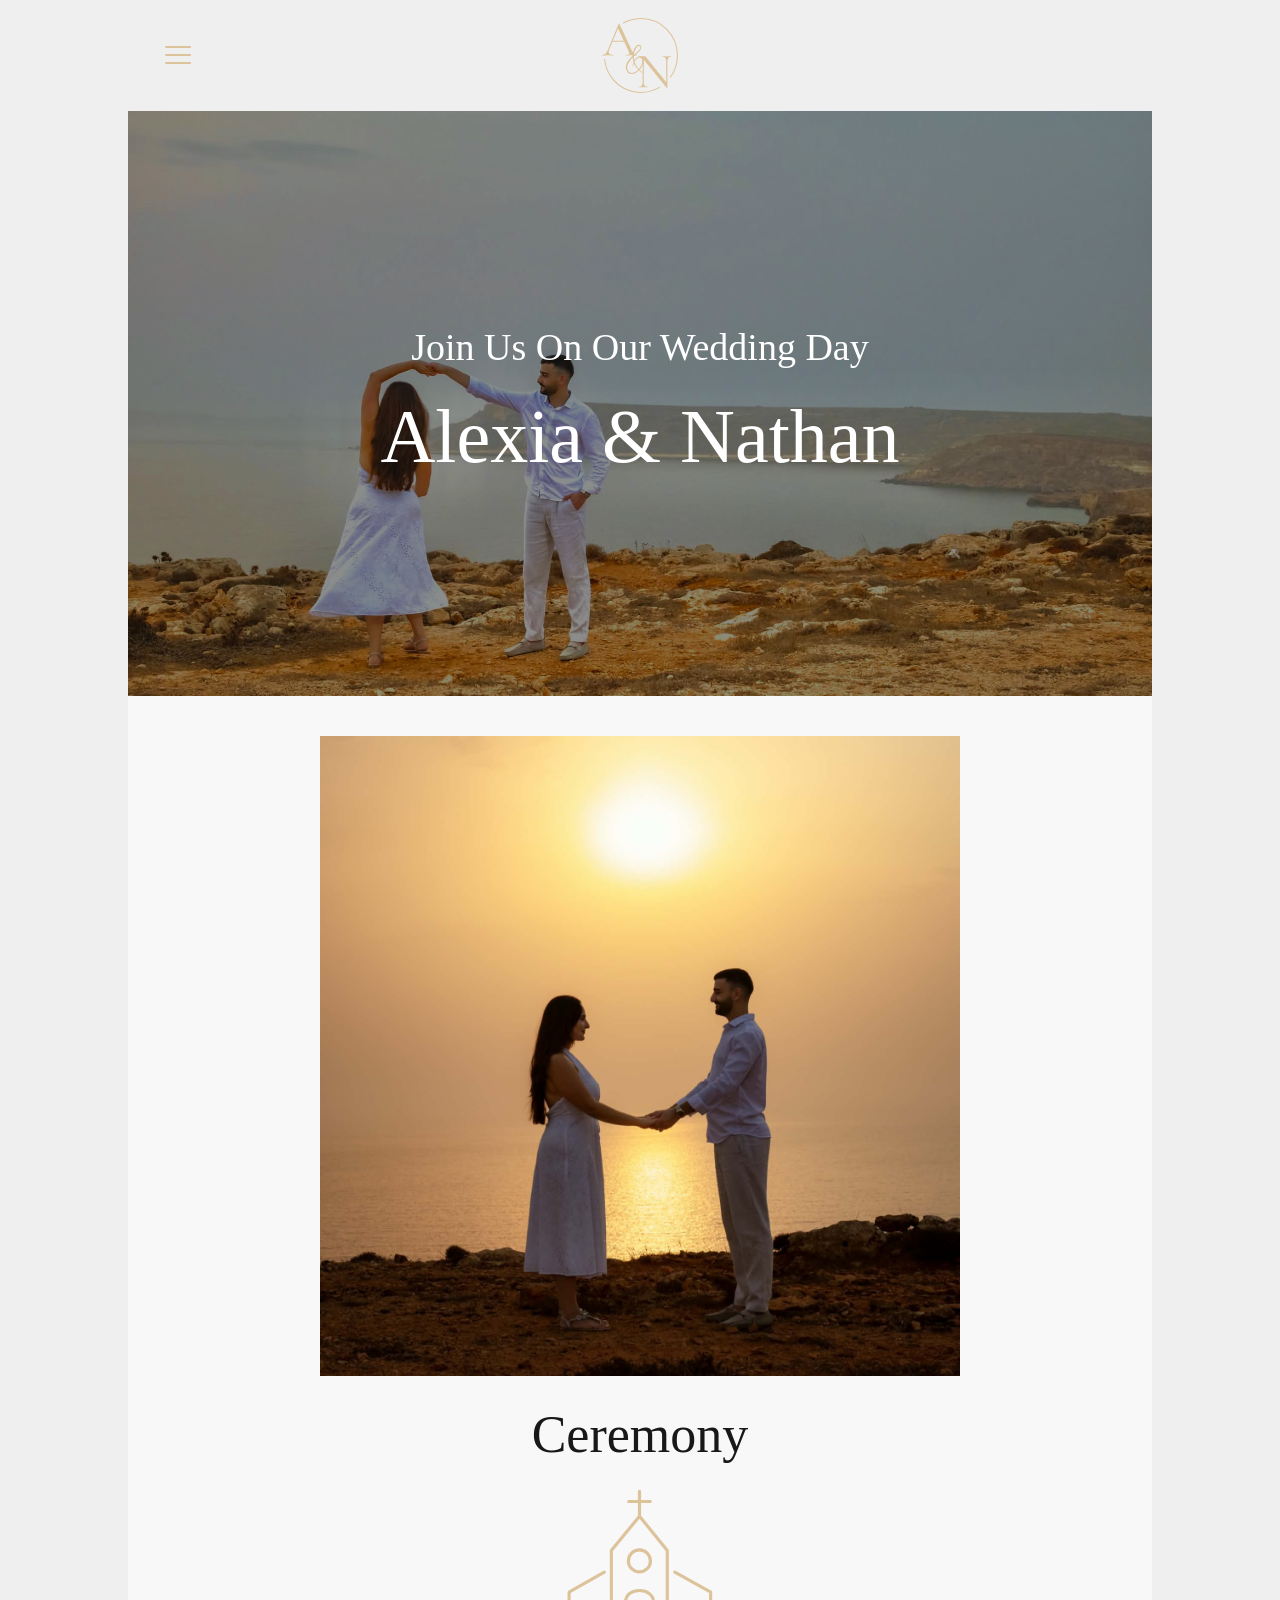
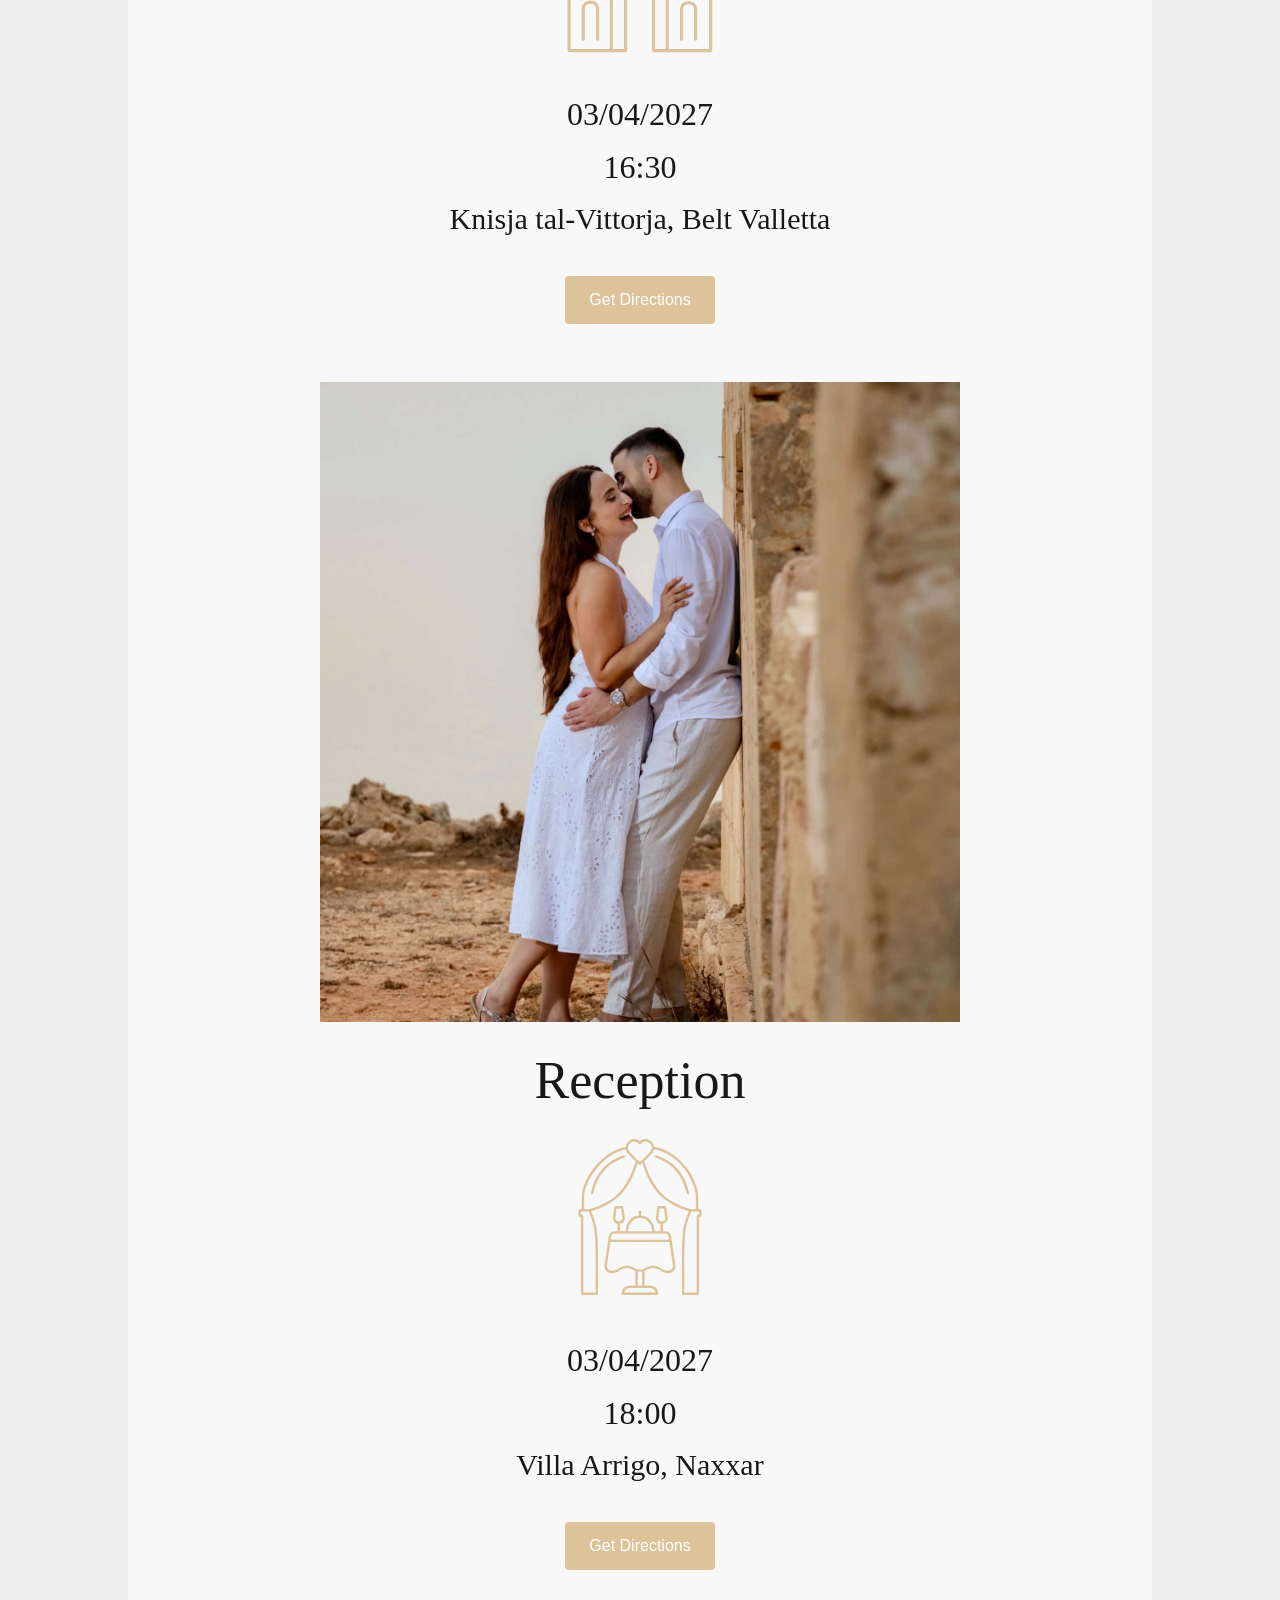
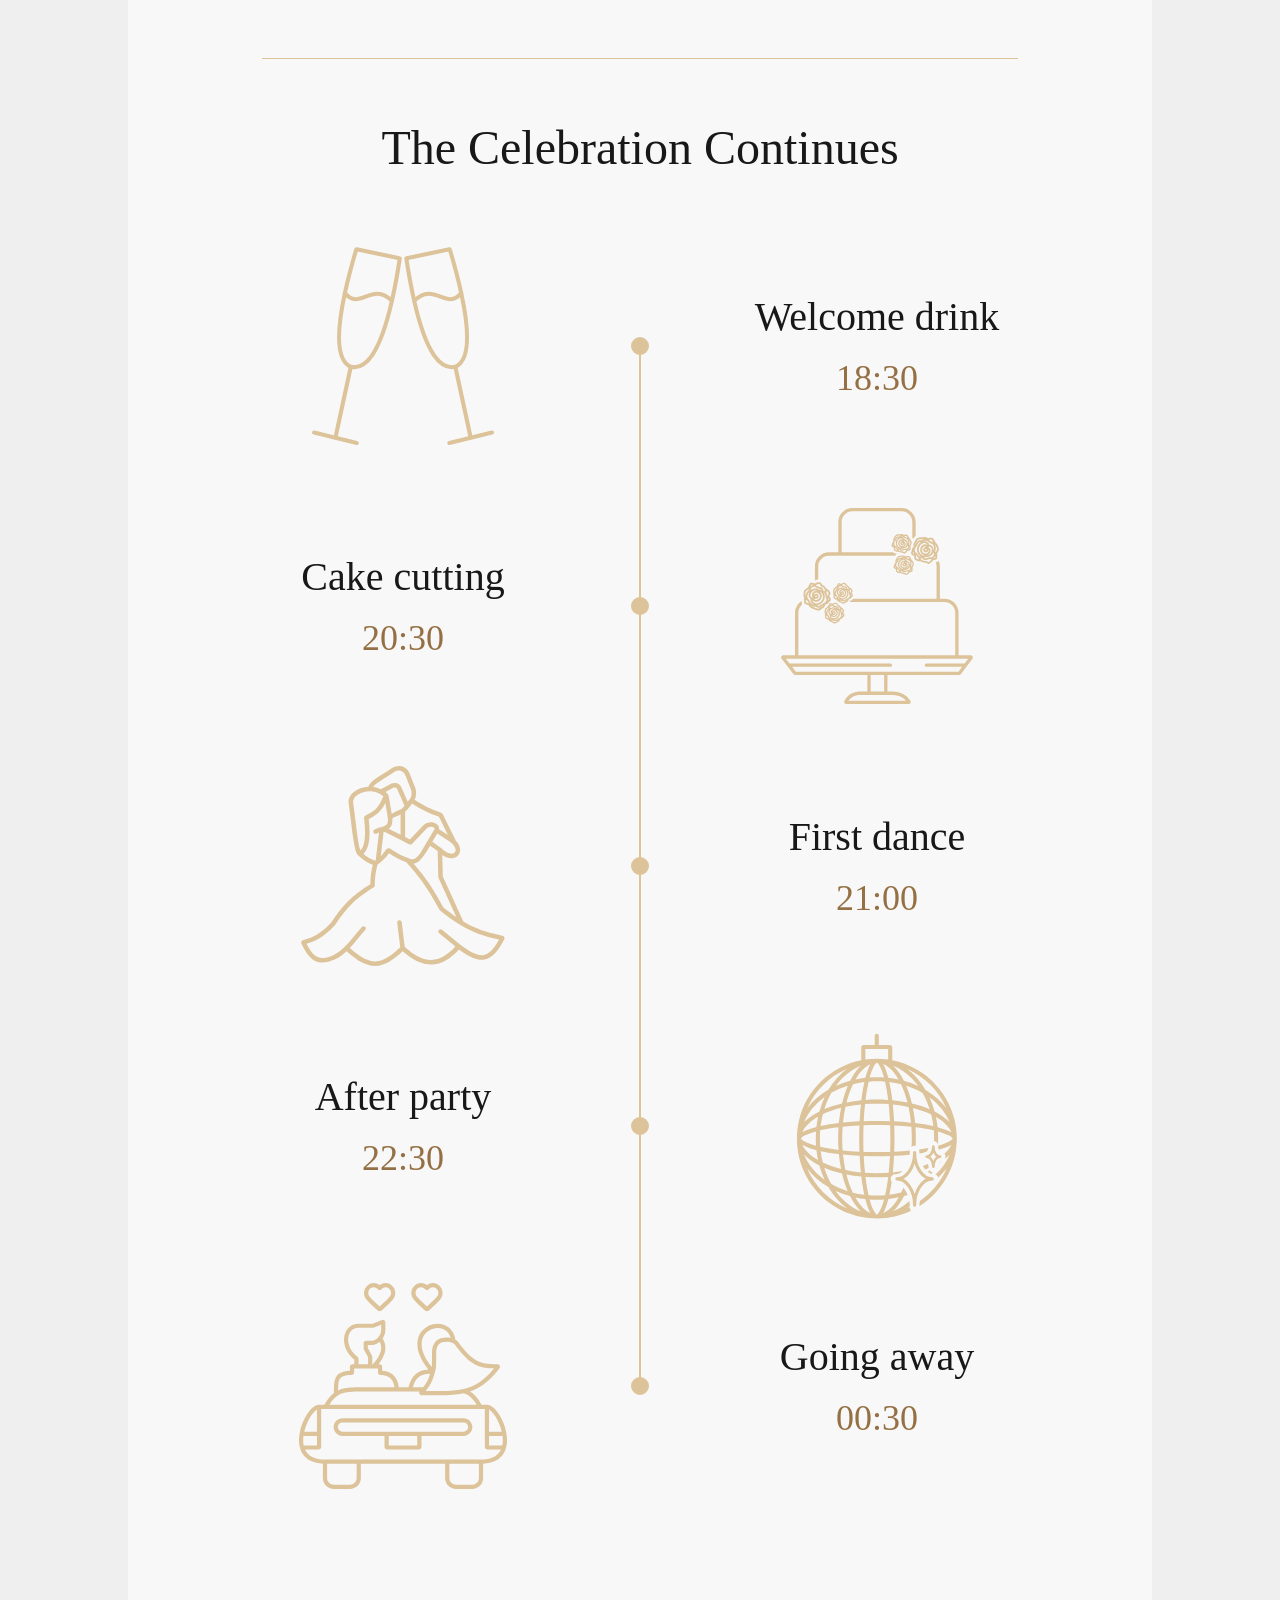
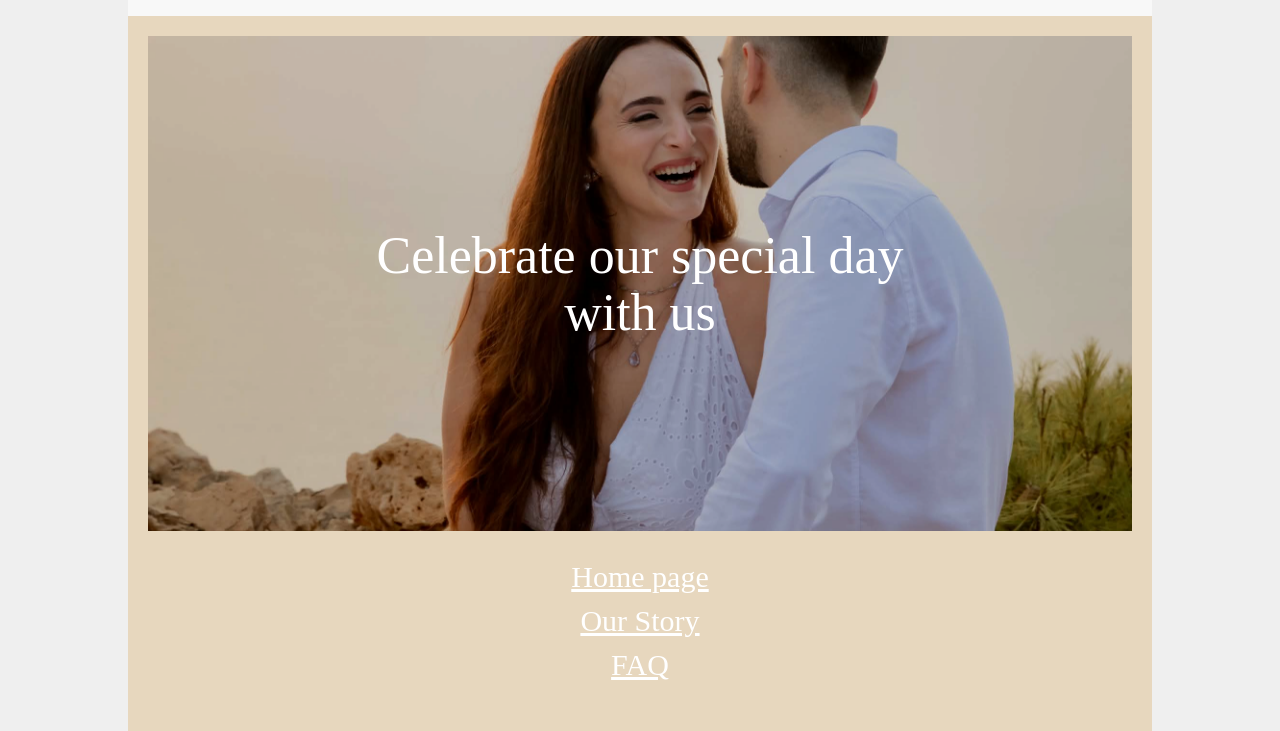
==== commit 25032d19: "updated FAQ page" ====
--- a/index.html
+++ b/index.html
@@ -15,7 +15,7 @@
         <div class="overlay-content-menu">
             <a class="nav-overlay-menu-text" href="index.html" aria-current="page">Home</a>
             <a class="nav-overlay-menu-text" href="ourstory.html">Our Story</a>
-            <a class="nav-overlay-menu-text" href="faq.html">Q & A</a>
+            <a class="nav-overlay-menu-text" href="faq.html">FAQ</a>
         </div>
     </div>
 
--- a/style.css
+++ b/style.css
@@ -103,7 +103,6 @@
     flex-direction: column;
     align-items: center;
     justify-content: center;
-    gap: 16px;
     padding: 24px 12px;
 }
 
@@ -205,8 +204,8 @@
     appearance: none;
     display: block;
     position: relative;
-    width: 60px;
-    height: 60px;
+    width: 44px;
+    height: 44px;
     padding: 0;
     border: 0;
     background: transparent;
@@ -217,17 +216,17 @@
 
 .menu-icon span {
     position: absolute;
-    left: 10px;
-    top: 28px;
-    width: 40px;
-    height: 3px;
+    left: 9px;
+    top: 21px;
+    width: 26px;
+    height: 2px;
     border-radius: 2px;
     background: currentColor;
     transition: transform 0.3s ease, opacity 0.2s ease;
 }
 
-.menu-icon span:first-child { transform: translateY(-12px); }
-.menu-icon span:last-child { transform: translateY(12px); }
+.menu-icon span:first-child { transform: translateY(-8px); }
+.menu-icon span:last-child { transform: translateY(8px); }
 .menu-icon.is-open span:first-child { transform: rotate(45deg); }
 .menu-icon.is-open span:nth-child(2) { opacity: 0; }
 .menu-icon.is-open span:last-child { transform: rotate(-45deg); }
@@ -287,13 +286,13 @@
 
 .logo img {
     display: block;
-    width: clamp(80px, 10vw, 160px);
+    width: clamp(50px, 6vw, 80px);
 }
 
 @media (max-width: 600px) {
     .logo-nav {
         padding: 12px 16px;
-        grid-template-columns: minmax(60px, 1fr) auto minmax(60px, 1fr);
+        grid-template-columns: minmax(44px, 1fr) auto minmax(44px, 1fr);
     }
 
     .elemSlideshowContainer {
@@ -507,29 +506,22 @@
 
 @media (max-width: 600px) {
     .timeline-event {
-        grid-template-columns: 30px minmax(0, 1fr);
-        column-gap: 20px;
-        row-gap: 12px;
-        min-height: 0;
+        column-gap: 32px;
+        min-height: 180px;
         padding: 24px 0;
     }
 
-    .timeline-event::before,
-    .timeline-event::after {
-        left: 15px;
-    }
-
-    .timeline-event .timeline-image,
-    .timeline-event:nth-child(even) .timeline-image {
-        grid-column: 2;
-        grid-row: 1;
-        width: 120px;
-    }
-
-    .timeline-event .timeline-details,
-    .timeline-event:nth-child(even) .timeline-details {
-        grid-column: 2;
-        grid-row: 2;
+    .timeline-image {
+        width: min(100%, 130px);
+    }
+
+    .timeline-details h3 {
+        font-size: clamp(20px, 5vw, 26px);
+        line-height: 1.2;
+    }
+
+    .timeline-details time {
+        font-size: 22px;
     }
 }
 
@@ -562,10 +554,10 @@
     border: none;
     min-height: 48px;
     max-width: 100%;
-    padding: 14px 32px;
+    padding: 10px 24px;
     cursor: pointer;
     border-radius: 4px;
-    font-size: 20px;
+    font-size: 16px;
     color: white;
 }
 
@@ -708,7 +700,7 @@
 
 @media (max-height: 500px) and (orientation: landscape) {
     .logo-nav { padding-block: 4px; }
-    .logo img { max-height: 56px; width: auto; }
+    .logo img { max-height: 44px; width: auto; }
     .overlay-content-menu { gap: 0; padding-top: 76px; padding-bottom: 16px; }
     .overlayMenu a { font-size: 28px; }
 }
